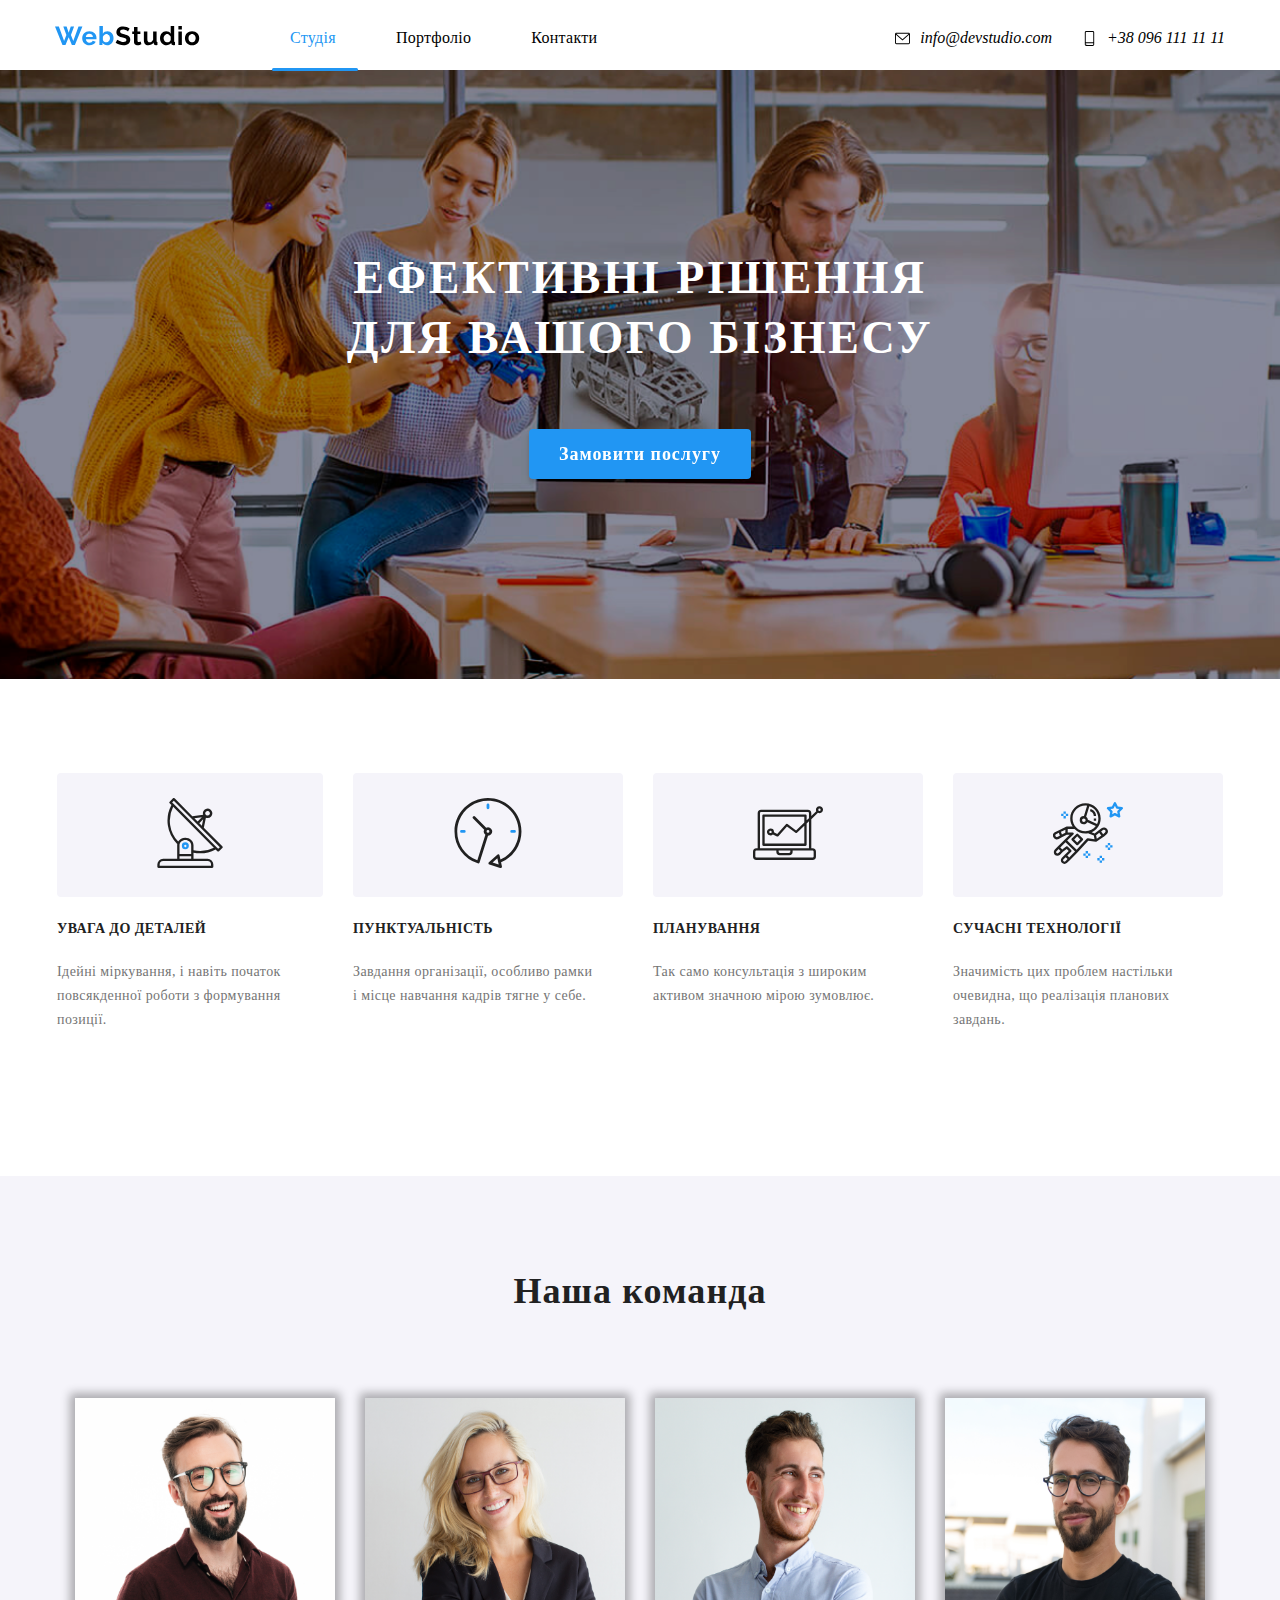
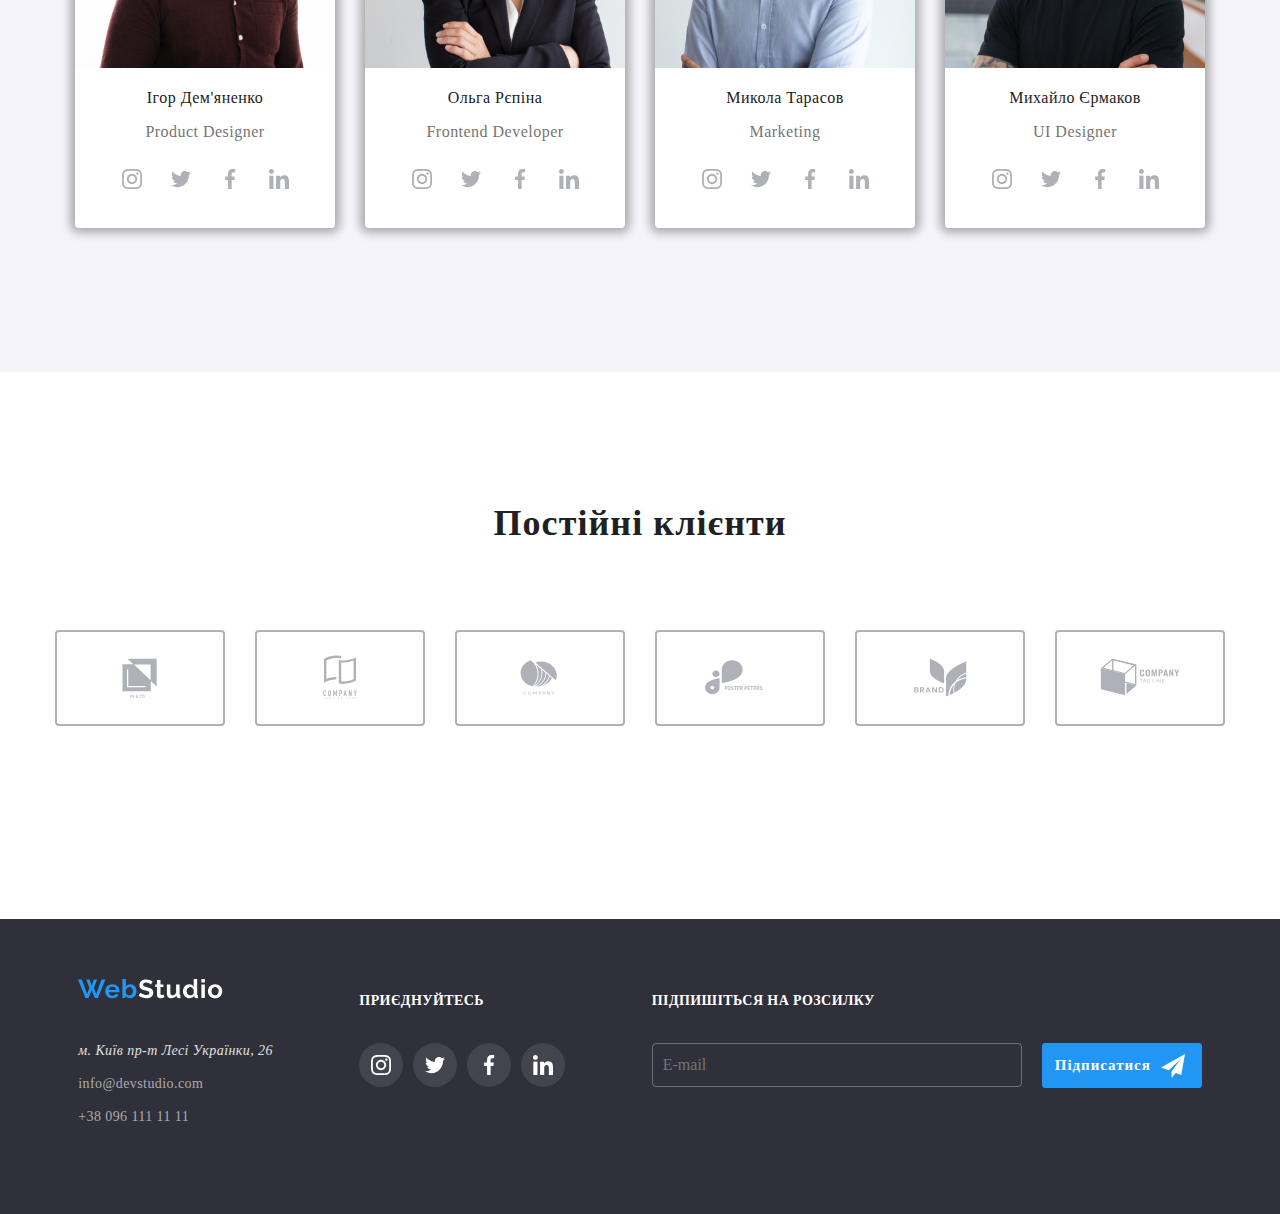
==== index.html @ c8fee800 "project" ====
<!DOCTYPE html>
<html lang="en">
<head>
    <meta charset="UTF-8">
    <meta name="viewport" content="width=device-width, initial-scale=1.0">
    <link rel="stylesheet" href="./src/studio-pages/css/normalize.css">
    <link rel="stylesheet" href="./src/studio-pages/css/reset.css">
    <link rel="stylesheet" href="./src/studio-pages/css/styles.css">
    <title>Document</title>
</head>
<body>
    <header class="header">
        <div class="container header__content">
            <div class="header__content-top">
                <a href="#" class="logo">
                    <svg class="webs" width="145" height="20" viewBox="0 0 145 20" fill="none" xmlns="http://www.w3.org/2000/svg">
                        <path d="M8.294 0.592H11.596L13.676 6.702L15.756 0.592H19.084L15.938 8.99L18.278 14.892L23.504 0.539999H27.404L19.89 19H16.874L13.676 11.252L10.478 19H7.462L0 0.539999H3.848L9.1 14.892L11.388 8.99L8.294 0.592ZM34.3793 19.26C33.2873 19.26 32.2993 19.078 31.4153 18.714C30.5313 18.3327 29.7773 17.8213 29.1533 17.18C28.5293 16.5387 28.044 15.7933 27.6973 14.944C27.368 14.0947 27.2033 13.202 27.2033 12.266C27.2033 11.2953 27.368 10.3853 27.6973 9.536C28.0266 8.66933 28.5033 7.91533 29.1273 7.274C29.7513 6.61533 30.5053 6.09533 31.3893 5.714C32.2906 5.33267 33.296 5.142 34.4053 5.142C35.5146 5.142 36.5026 5.33267 37.3693 5.714C38.2533 6.09533 38.9986 6.60667 39.6053 7.248C40.2293 7.88933 40.6973 8.63467 41.0093 9.484C41.3386 10.3333 41.5033 11.2173 41.5033 12.136C41.5033 12.3613 41.4946 12.578 41.4773 12.786C41.4773 12.994 41.46 13.1673 41.4253 13.306H30.8953C30.9473 13.8433 31.0773 14.32 31.2853 14.736C31.4933 15.152 31.762 15.5073 32.0913 15.802C32.4206 16.0967 32.7933 16.322 33.2093 16.478C33.6253 16.634 34.0586 16.712 34.5093 16.712C35.2026 16.712 35.8526 16.5473 36.4593 16.218C37.0833 15.8713 37.508 15.4207 37.7333 14.866L40.7233 15.698C40.2206 16.738 39.4146 17.596 38.3053 18.272C37.2133 18.9307 35.9046 19.26 34.3793 19.26ZM37.9153 11.044C37.8286 10.0213 37.4473 9.20667 36.7713 8.6C36.1126 7.976 35.3066 7.664 34.3533 7.664C33.8853 7.664 33.4433 7.75067 33.0273 7.924C32.6286 8.08 32.2733 8.30533 31.9613 8.6C31.6493 8.89467 31.3893 9.25 31.1813 9.666C30.9906 10.082 30.878 10.5413 30.8433 11.044H37.9153ZM52.1538 19.26C51.1138 19.26 50.1864 19.026 49.3718 18.558C48.5571 18.09 47.9158 17.4487 47.4478 16.634V19H44.4058V0.0199995H47.8898V7.768C48.3751 6.936 49.0078 6.29467 49.7878 5.844C50.5851 5.376 51.5124 5.142 52.5698 5.142C53.4538 5.142 54.2598 5.33267 54.9878 5.714C55.7158 6.09533 56.3398 6.60667 56.8598 7.248C57.3971 7.88933 57.8044 8.64333 58.0818 9.51C58.3764 10.3767 58.5238 11.2867 58.5238 12.24C58.5238 13.228 58.3591 14.1467 58.0298 14.996C57.7178 15.8453 57.2758 16.5907 56.7038 17.232C56.1318 17.856 55.4558 18.35 54.6758 18.714C53.8958 19.078 53.0551 19.26 52.1538 19.26ZM51.1918 16.296C51.7464 16.296 52.2578 16.192 52.7258 15.984C53.1938 15.7587 53.5924 15.464 53.9218 15.1C54.2511 14.736 54.5024 14.3113 54.6758 13.826C54.8664 13.3407 54.9618 12.8207 54.9618 12.266C54.9618 11.7113 54.8751 11.1827 54.7018 10.68C54.5284 10.1773 54.2771 9.73533 53.9478 9.354C53.6358 8.97267 53.2631 8.66933 52.8298 8.444C52.3964 8.21867 51.9198 8.106 51.3998 8.106C50.6198 8.106 49.9178 8.366 49.2938 8.886C48.6871 9.38867 48.2191 10.0127 47.8898 10.758V14.008C48.0111 14.3547 48.1844 14.6667 48.4098 14.944C48.6524 15.2213 48.9211 15.464 49.2158 15.672C49.5104 15.8627 49.8311 16.0187 50.1778 16.14C50.5244 16.244 50.8624 16.296 51.1918 16.296Z" fill="#2196F3"/>
                        <path d="M73.0003 5.376C72.8789 5.25467 72.6536 5.09 72.3243 4.882C72.0123 4.674 71.6223 4.47467 71.1543 4.284C70.7036 4.076 70.2096 3.90267 69.6723 3.764C69.1349 3.62533 68.5889 3.556 68.0343 3.556C67.0463 3.556 66.3096 3.738 65.8243 4.102C65.3389 4.466 65.0963 4.97733 65.0963 5.636C65.0963 6.01733 65.1829 6.338 65.3563 6.598C65.5469 6.84067 65.8156 7.05733 66.1623 7.248C66.5089 7.43867 66.9423 7.612 67.4623 7.768C67.9996 7.924 68.6149 8.08867 69.3083 8.262C70.2096 8.50467 71.0243 8.76467 71.7523 9.042C72.4976 9.31933 73.1216 9.666 73.6243 10.082C74.1443 10.498 74.5429 11.0007 74.8203 11.59C75.0976 12.162 75.2363 12.8727 75.2363 13.722C75.2363 14.71 75.0456 15.5593 74.6643 16.27C74.3003 16.9633 73.7976 17.5267 73.1563 17.96C72.5323 18.3933 71.8043 18.714 70.9723 18.922C70.1576 19.1127 69.2996 19.208 68.3983 19.208C67.0116 19.208 65.6423 19 64.2903 18.584C62.9383 18.168 61.7249 17.5787 60.6503 16.816L62.2363 13.722C62.3923 13.878 62.6696 14.086 63.0683 14.346C63.4843 14.5887 63.9696 14.84 64.5243 15.1C65.0789 15.3427 65.6943 15.5507 66.3703 15.724C67.0463 15.8973 67.7396 15.984 68.4503 15.984C70.4263 15.984 71.4143 15.3513 71.4143 14.086C71.4143 13.6873 71.3016 13.3493 71.0763 13.072C70.8509 12.7947 70.5303 12.552 70.1143 12.344C69.6983 12.136 69.1956 11.9453 68.6063 11.772C68.0169 11.5987 67.3583 11.408 66.6303 11.2C65.7463 10.9573 64.9749 10.6973 64.3163 10.42C63.6749 10.1253 63.1376 9.78733 62.7043 9.406C62.2709 9.00733 61.9416 8.55667 61.7163 8.054C61.5083 7.534 61.4043 6.91867 61.4043 6.208C61.4043 5.272 61.5776 4.44 61.9243 3.712C62.2709 2.984 62.7476 2.37733 63.3543 1.892C63.9783 1.40667 64.6976 1.04267 65.5123 0.799999C66.3269 0.539999 67.2023 0.409999 68.1383 0.409999C69.4383 0.409999 70.6343 0.617999 71.7263 1.034C72.8183 1.43267 73.7716 1.90933 74.5863 2.464L73.0003 5.376ZM86.4013 18.298C85.9333 18.506 85.3613 18.714 84.6853 18.922C84.0093 19.13 83.2986 19.234 82.5533 19.234C82.0679 19.234 81.6086 19.1733 81.1753 19.052C80.7593 18.9307 80.3866 18.74 80.0573 18.48C79.7453 18.2027 79.4939 17.856 79.3033 17.44C79.1126 17.0067 79.0173 16.4867 79.0173 15.88V8.054H77.2233V5.376H79.0173V0.956H82.5013V5.376H85.3613V8.054H82.5013V14.71C82.5013 15.1953 82.6226 15.542 82.8653 15.75C83.1253 15.9407 83.4373 16.036 83.8013 16.036C84.1653 16.036 84.5206 15.9753 84.8673 15.854C85.2139 15.7327 85.4913 15.6287 85.6993 15.542L86.4013 18.298ZM93.1558 19.26C91.7518 19.26 90.6858 18.8093 89.9578 17.908C89.2298 17.0067 88.8658 15.672 88.8658 13.904V5.376H92.3498V13.15C92.3498 15.2473 93.1038 16.296 94.6118 16.296C95.2878 16.296 95.9378 16.0967 96.5618 15.698C97.2031 15.282 97.7231 14.658 98.1218 13.826V5.376H101.606V14.996C101.606 15.36 101.666 15.62 101.788 15.776C101.926 15.932 102.143 16.0187 102.438 16.036V19C102.091 19.0693 101.796 19.1127 101.554 19.13C101.328 19.1473 101.12 19.156 100.93 19.156C100.306 19.156 99.7944 19.0173 99.3958 18.74C99.0144 18.4453 98.7891 18.0467 98.7198 17.544L98.6418 16.452C98.0351 17.388 97.2551 18.09 96.3018 18.558C95.3484 19.026 94.2998 19.26 93.1558 19.26ZM111.49 19.26C110.554 19.26 109.687 19.078 108.89 18.714C108.093 18.35 107.408 17.8473 106.836 17.206C106.264 16.5647 105.813 15.8193 105.484 14.97C105.172 14.1033 105.016 13.176 105.016 12.188C105.016 11.2 105.163 10.2813 105.458 9.432C105.77 8.58267 106.195 7.83733 106.732 7.196C107.269 6.55467 107.911 6.052 108.656 5.688C109.401 5.324 110.216 5.142 111.1 5.142C112.105 5.142 113.007 5.38467 113.804 5.87C114.619 6.35533 115.251 6.988 115.702 7.768V0.0199995H119.186V14.996C119.186 15.36 119.247 15.62 119.368 15.776C119.489 15.932 119.697 16.0187 119.992 16.036V19C119.385 19.1213 118.891 19.182 118.51 19.182C117.886 19.182 117.375 19.026 116.976 18.714C116.577 18.402 116.352 17.9947 116.3 17.492L116.222 16.634C115.719 17.5007 115.035 18.1593 114.168 18.61C113.319 19.0433 112.426 19.26 111.49 19.26ZM112.4 16.296C112.729 16.296 113.067 16.244 113.414 16.14C113.761 16.0187 114.081 15.854 114.376 15.646C114.671 15.438 114.931 15.1953 115.156 14.918C115.399 14.6407 115.581 14.3373 115.702 14.008V10.758C115.563 10.3767 115.364 10.03 115.104 9.718C114.861 9.38867 114.575 9.11133 114.246 8.886C113.934 8.64333 113.596 8.45267 113.232 8.314C112.885 8.17533 112.539 8.106 112.192 8.106C111.672 8.106 111.187 8.21867 110.736 8.444C110.303 8.66933 109.93 8.98133 109.618 9.38C109.306 9.76133 109.063 10.2033 108.89 10.706C108.717 11.2087 108.63 11.7287 108.63 12.266C108.63 12.838 108.725 13.3667 108.916 13.852C109.107 14.3373 109.367 14.762 109.696 15.126C110.025 15.49 110.415 15.776 110.866 15.984C111.334 16.192 111.845 16.296 112.4 16.296ZM123.386 19V5.376H126.87V19H123.386ZM123.386 3.478V0.0199995H126.87V3.478H123.386ZM137.085 19.26C135.975 19.26 134.979 19.0693 134.095 18.688C133.211 18.3067 132.457 17.7953 131.833 17.154C131.226 16.4953 130.758 15.7413 130.429 14.892C130.099 14.0427 129.935 13.15 129.935 12.214C129.935 11.2607 130.099 10.3593 130.429 9.51C130.758 8.66067 131.226 7.91533 131.833 7.274C132.457 6.61533 133.211 6.09533 134.095 5.714C134.979 5.33267 135.975 5.142 137.085 5.142C138.194 5.142 139.182 5.33267 140.049 5.714C140.933 6.09533 141.678 6.61533 142.285 7.274C142.909 7.91533 143.385 8.66067 143.715 9.51C144.044 10.3593 144.209 11.2607 144.209 12.214C144.209 13.15 144.044 14.0427 143.715 14.892C143.385 15.7413 142.917 16.4953 142.311 17.154C141.704 17.7953 140.959 18.3067 140.075 18.688C139.191 19.0693 138.194 19.26 137.085 19.26ZM133.523 12.214C133.523 12.8207 133.609 13.3753 133.783 13.878C133.973 14.3633 134.225 14.788 134.537 15.152C134.866 15.516 135.247 15.802 135.681 16.01C136.114 16.2007 136.582 16.296 137.085 16.296C137.587 16.296 138.055 16.2007 138.489 16.01C138.922 15.802 139.295 15.516 139.607 15.152C139.936 14.788 140.187 14.3547 140.361 13.852C140.551 13.3493 140.647 12.7947 140.647 12.188C140.647 11.5987 140.551 11.0527 140.361 10.55C140.187 10.0473 139.936 9.614 139.607 9.25C139.295 8.886 138.922 8.60867 138.489 8.418C138.055 8.21 137.587 8.106 137.085 8.106C136.582 8.106 136.114 8.21 135.681 8.418C135.247 8.626 134.866 8.912 134.537 9.276C134.225 9.64 133.973 10.0733 133.783 10.576C133.609 11.0787 133.523 11.6247 133.523 12.214Z" fill="black"/>
                    </svg>
                </a>
                <nav class="navigation">
                    <ul class="navigation__list">
                        <li class="navigation__list-item">
                            <a href="./index.html" class="navigation__list-link active">Студія</a>
                        </li>
                        <li class="navigation__list-item">
                            <a href="./portfolio.html" class="navigation__list-link">Портфоліо</a>
                        </li>
                        <li class="navigation__list-item">
                            <a href="#contacts" class="navigation__list-link">Контакти</a>
                        </li>
                    </ul>
                </nav>
            </div>
            <address class="address">
                <a href="mailto:info@devstudio.com" class="address__link">
                    <svg version="1.1" xmlns="http://www.w3.org/2000/svg" width="15" height="15" viewBox="0 0 1365 1024" fill="inherit">
                        <g id="icomoon-ignore"></g>
                        <path d="M1237.333 0h-1109.333c-70.571 0-128 57.429-128 128v768c0 70.571 57.429 128 128 128h1109.333c70.571 0 128-57.429 128-128v-768c0-70.571-57.429-128-128-128zM1237.333 85.333c5.803 0 11.349 1.195 16.384 3.328l-571.051 494.933-571.051-494.933c4.836-2.091 10.465-3.313 16.378-3.328h1109.339zM1237.333 938.667h-1109.333c-23.564 0-42.667-19.103-42.667-42.667v0-717.227l569.344 493.483c7.448 6.5 17.256 10.464 27.989 10.464s20.541-3.963 28.040-10.507l-0.051 0.043 569.344-493.483v717.227c0 23.564-19.103 42.667-42.667 42.667v0z"></path>
                    </svg>                                
                    info@devstudio.com
                </a>
                <a href="tel:+380961111111" class="address__link">
                    <svg version="1.1" xmlns="http://www.w3.org/2000/svg" width="15" height="15" viewBox="0 0 640 1024" fill="inherit">
                        <g id="icomoon-ignore"></g>
                        <path fill="inherit" d="M544 0h-448c-52.928 0-96 43.072-96 96v832c0 52.928 43.072 96 96 96h448c52.928 0 96-43.072 96-96v-832c0-52.928-43.072-96-96-96zM96 64h448c17.673 0 32 14.327 32 32v0 672h-512v-672c0-17.673 14.327-32 32-32v0zM544 960h-448c-17.673 0-32-14.327-32-32v0-96h512v96c0 17.673-14.327 32-32 32v0z"></path>
                        <path fill="#757575" d="M150.656 879.296c5.767 5.232 9.374 12.755 9.374 21.12s-3.607 15.888-9.35 21.099l-0.024 0.021c-5.952 5.449-13.914 8.787-22.656 8.787s-16.704-3.339-22.681-8.81l0.025 0.023c-5.767-5.232-9.374-12.755-9.374-21.12s3.607-15.888 9.35-21.099l0.024-0.021c5.952-5.449 13.914-8.787 22.656-8.787s16.704 3.339 22.681 8.81l-0.025-0.023z"></path>
                    </svg>
                    +38 096 111 11 11
                </a>
            </address>
        </div>
    </header>
    <main>
        <section class="overlay">
            <div class="container overlay__content">
                <h1 class="overlay__title">
                    Ефективні рішення <br>
                    для вашого бізнесу
                </h1>
                <button class="overlay__button btn-open" data-modal-open>
                    <span data-hover="Замовити послугу">
                        Замовити послугу
                    </span>
                </button>
                <div class="backdrop is-hidden" data-modal>
                    <div class="modal">
                      <span class="modal__btn" data-modal-close>
                        <svg class="modal__btn-svg" width="18" height="18" viewBox="0 0 18 18" xmlns="http://www.w3.org/2000/svg">
                          <path d="M15 4.10786L13.8921 3L9.5 7.39214L5.10786 3L4 4.10786L8.39214 8.5L4 12.8921L5.10786 14L9.5 9.60786L13.8921 14L15 12.8921L10.6079 8.5L15 4.10786Z" fill="inherit"/>
                          </svg>
                      </span>
                      <h3 class="modal__title">
                        Залиште свої дані, ми вам передзвонимо
                      </h3>
                      <form class="search">
                        <div class="search__contact">
                          <div class="search__contact-name">
                            <label class="contact__name" for="name">Ім'я</label>
                            <input type="name" class="contact__name-term" name="name" required>
                          </div>
                          <div class="search__contact-mobile">
                            <label class="contact__name" for="tel">Телефон</label> 
                            <input type="tel" class="contact__mobile-term" name="phone" required>
                          </div>
                          <div class="search__contact-email">
                            <label class="contact__name" for="emeil">Пошта</label>
                            <input type="email" class="contact__email-term" name="emeil" required>
                          </div>
                          <div class="search__contact-comment">
                            <label class="contact__name" for="text">Коментар</label>
                            <textarea name="text" class="contact__comment-term" id="" cols="30" rows="10" placeholder="Введіть текст"></textarea>
                          </div>
                        </div>
                      </form>
                      <div class="contract">
                        <div class="contract__circs">
                            <label class="contract__circs-check">
                                <input type="checkbox">
                                <span class="checkmark"></span>
                            </label>
                            <p class="contract__circs-text">
                                Погоджуюся з розсилкою та приймаю
                            </p>
                            <a href="#" class="contract__circs-link">
                                Умови договору
                            </a>
                        </div>
                        <button type="submit" class="contract__circs-button">Відправити</button>
                      </div>
                    </div>
                </div>
            </div>
        </section>
        <section class="information">
            <div class="container information__content">
                <div class="information__content-attention">
                    <div class="information__attention-photo">
                        <svg class="attention-to-detil" xmlns="http://www.w3.org/2000/svg" width="66" height="70" fill="none">
                            <path fill="#212121" d="m65.316 48.339-18.47-18.605 2.05-10.097a4.655 4.655 0 0 0 1.66.319h.014a4.723 4.723 0 1 0-4.394-3.14l-10.85 1.325L17.628.35a1.166 1.166 0 0 0-.824-.35c-.306.002-.6.124-.817.34L12.68 3.63a1.167 1.167 0 0 0 0 1.65l1.78 1.805a32.686 32.686 0 0 0 5.511 38.638c.094.09.202.161.32.213a6.77 6.77 0 0 0-.114 1.197v13.534h-14A5.84 5.84 0 0 0 .342 66.5v2.333C.342 69.478.865 70 1.51 70h53.667c.644 0 1.166-.522 1.166-1.167V66.5a5.84 5.84 0 0 0-5.833-5.833h-14v-5.998c2.193.46 4.428.694 6.669.7a32.483 32.483 0 0 0 15.4-3.901l1.79 1.8c.216.221.513.347.823.35.306-.002.6-.124.817-.34l3.308-3.29a1.167 1.167 0 0 0 0-1.65ZM48.925 13.635a2.333 2.333 0 1 1 1.645 3.987h-.008a2.333 2.333 0 0 1-1.633-3.987h-.004ZM46.178 21.3l-1.309 6.444-2.571-2.587 3.88-3.857Zm-1.325-1.973-4.2 4.176-3.25-3.267 7.45-.909ZM50.509 63a3.5 3.5 0 0 1 3.5 3.5v1.167H2.676V66.5a3.5 3.5 0 0 1 3.5-3.5h44.333Zm-16.333-4.667v2.334H22.509v-2.334h11.667ZM22.509 56v-8.867c0-2.83 2.617-5.133 5.833-5.133 3.217 0 5.834 2.303 5.834 5.133V56H22.509Zm14-3.71v-5.157c0-4.117-3.663-7.466-8.167-7.466a8.312 8.312 0 0 0-7.177 3.907A30.34 30.34 0 0 1 16.18 8.82l40.692 40.925a30.233 30.233 0 0 1-20.363 2.544Zm24.695-1.496-1.644-1.653L16.792 6.116l-1.65-1.655 1.65-1.645L34.15 20.272c.008 0 .013.015.021.021l28.688 28.856-1.655 1.645Z"/>
                            <path fill="#2196F3" d="M28.353 44.333h-.01a3.5 3.5 0 0 0-.011 7h.01a3.5 3.5 0 1 0 .01-7Zm.816 4.328a1.167 1.167 0 1 1-.827-1.994 1.166 1.166 0 0 1 .817 1.993h.01Z"/>
                        </svg>
                    </div>
                    <h5 class="information__title">
                        УВАГА ДО ДЕТАЛЕЙ
                    </h5>
                    <p class="information__text">
                        Ідейні міркування, і навіть початок <br> 
                        повсякденної роботи з формування <br> 
                        позиції.
                    </p>
                </div>
                <div class="information__content-punctuality">
                    <div class="information__clock-photo">
                        <svg class="clock" xmlns="http://www.w3.org/2000/svg" width="70" height="70" fill="none">
                            <g clip-path="url(#a)">
                                <path fill="#212121" d="M68.461 33.471C68.458 14.982 53.466-.004 34.975 0 16.485.004 1.5 14.996 1.504 33.486A33.479 33.479 0 0 0 24.799 65.37c.133.042.27.063.41.063.263 0 .521-.071.748-.205.296-.175.516-.453.62-.78l8.454-26.797a4.184 4.184 0 1 0-1.837-7.95L22.025 18.53a1.395 1.395 0 0 0-1.972 1.973l11.163 11.176a4.104 4.104 0 0 0 1.173 5.051l-8.055 25.535C8.414 56.4.262 38.74 6.126 22.82 11.991 6.9 29.65-1.252 45.571 4.613c15.92 5.864 24.072 23.524 18.207 39.444A30.72 30.72 0 0 1 47.455 61.5l-.87-4.1a1.394 1.394 0 0 0-2.294-.752l-8.393 7.494a1.394 1.394 0 0 0 .505 2.372l10.716 3.42a1.394 1.394 0 0 0 1.791-1.619l-.855-4.022a33.37 33.37 0 0 0 20.406-30.82Zm-33.478-1.394a1.395 1.395 0 1 1 0 2.79 1.395 1.395 0 0 1 0-2.79Zm4.594 32.515 4.778-4.262 1.319 6.213-6.097-1.951Z"/>
                                <path fill="#2196F3" d="M33.588 6.967v2.79a1.395 1.395 0 1 0 2.79 0v-2.79a1.395 1.395 0 0 0-2.79 0ZM8.479 32.077a1.395 1.395 0 0 0 0 2.79h2.79a1.395 1.395 0 1 0 0-2.79h-2.79ZM61.486 34.867a1.395 1.395 0 1 0 0-2.79h-2.79a1.395 1.395 0 0 0 0 2.79h2.79Z"/>
                            </g>
                            <defs>
                                <clipPath id="a">
                                    <path fill="#fff" d="M0 0h70v70H0z"/>
                                </clipPath>
                            </defs>
                        </svg>
                    </div>
                    <h5 class="information__title">
                        ПУНКТУАЛЬНІСТЬ
                    </h5>
                    <p class="information__text">
                        Завдання організації, особливо рамки <br> 
                        і місце навчання кадрів тягне у себе.
                    </p>
                </div>
                <div class="information__content-planninig">
                    <div class="information__planning-photo">
                        <svg class="planning" xmlns="http://www.w3.org/2000/svg" width="70" height="54" fill="none">
                            <path fill="#212121" d="M3.498 53.886h55.97a3.498 3.498 0 0 0 3.499-3.498v-4.664a3.498 3.498 0 0 0-3.498-3.498h-1.166v-29.08l6.623-6.274a3.518 3.518 0 1 0-1.633-1.668l-4.99 4.73v-2.69a3.498 3.498 0 0 0-3.498-3.498H8.162a3.498 3.498 0 0 0-3.498 3.498v34.982H3.498A3.498 3.498 0 0 0 0 45.724v4.664a3.498 3.498 0 0 0 3.498 3.498ZM66.465 2.58a1.166 1.166 0 1 1 0 2.332 1.166 1.166 0 0 1 0-2.332ZM6.996 7.244c0-.644.522-1.166 1.166-1.166h46.643c.644 0 1.166.522 1.166 1.166v4.897l-2.332 2.216v-4.78c0-.645-.523-1.167-1.167-1.167H10.495c-.644 0-1.167.522-1.167 1.166v29.152c0 .644.523 1.166 1.167 1.166h41.977c.645 0 1.167-.522 1.167-1.166V17.565l2.332-2.21v26.87H6.996V7.246Zm10.495 15.159a3.498 3.498 0 1 0 2.422 6.012l4.053 2.034c.471.235 1.042.125 1.392-.269l8.616-9.693 8.47 6.347c.455.34 1.089.304 1.501-.086l7.361-6.973v17.787H11.661v-26.82h39.645v5.82l-8.25 7.813-8.54-6.403a1.167 1.167 0 0 0-1.572.157l-8.734 9.828-3.265-1.633c.023-.14.038-.281.044-.423a3.498 3.498 0 0 0-3.498-3.498Zm1.166 3.498a1.166 1.166 0 1 1-2.332 0 1.166 1.166 0 0 1 2.332 0Zm6.996 18.657h11.66v1.166c0 .644-.521 1.166-1.165 1.166h-9.329a1.166 1.166 0 0 1-1.166-1.166v-1.166Zm-23.32 1.166c0-.644.521-1.166 1.165-1.166h19.823v1.166a3.498 3.498 0 0 0 3.498 3.498h9.329a3.498 3.498 0 0 0 3.498-3.498v-1.166h19.823c.644 0 1.166.522 1.166 1.166v4.664c0 .644-.522 1.166-1.166 1.166H3.499a1.166 1.166 0 0 1-1.167-1.166v-4.664Z"/>
                        </svg>
                    </div>
                    <h5 class="information__title">
                        ПЛАНУВАННЯ
                    </h5>
                    <p class="information__text">
                        Так само консультація з широким <br> 
                        активом значною мірою зумовлює.
                    </p>
                </div>
                <div class="information__content-technology">
                    <div class="information__astronaut-photo">
                        <svg class="astronaut" xmlns="http://www.w3.org/2000/svg" width="70" height="70" fill="none">
                            <path fill="#2196F3" d="M69.943 9.896a1.168 1.168 0 0 0-.941-.793l-4.18-.608-1.87-3.787c-.391-.798-1.7-.798-2.091 0l-1.87 3.787-4.18.608a1.167 1.167 0 0 0-.648 1.99l3.026 2.948-.714 4.162c-.075.438.105.88.463 1.142.363.263.837.296 1.23.088l3.738-1.966 3.738 1.966a1.168 1.168 0 0 0 1.693-1.23l-.714-4.162 3.025-2.949a1.17 1.17 0 0 0 .295-1.196ZM64.556 12.8c-.275.267-.4.655-.335 1.033l.417 2.437-2.188-1.15a1.165 1.165 0 0 0-1.088 0l-2.188 1.15.417-2.437a1.168 1.168 0 0 0-.334-1.033l-1.773-1.727 2.448-.355c.38-.055.708-.294.879-.639l1.094-2.216 1.094 2.216c.17.345.498.584.879.639l2.448.355-1.77 1.727ZM57.167 44.892h-2.333v2.334h2.333v-2.334ZM57.167 49.56h-2.333v2.332h2.333V49.56ZM59.5 47.226h-2.333v2.333H59.5v-2.333ZM54.834 47.226H52.5v2.333h2.334v-2.333ZM49 57.726h-2.333v2.333H49v-2.333ZM49 62.393h-2.333v2.333H49v-2.333ZM51.334 60.06H49v2.333h2.334v-2.334ZM46.667 60.06h-2.334v2.333h2.334v-2.334ZM35 53.06h-2.333v2.333H35v-2.334ZM35 57.726h-2.333v2.333H35v-2.333ZM37.333 55.392H35v2.334h2.333v-2.334ZM32.667 55.392h-2.334v2.334h2.334v-2.334ZM12.833 13.392H10.5v2.333h2.333v-2.333ZM12.833 18.059H10.5v2.333h2.333V18.06ZM15.166 15.725h-2.333v2.334h2.333v-2.334ZM10.5 15.725H8.166v2.334H10.5v-2.334Z"/>
                            <path fill="#212121" d="M54.063 30.974a3.88 3.88 0 0 0-2.599-1.541 3.886 3.886 0 0 0-2.93.77L45.794 32.3l-.001.002-4.151 3.1-2.97-1.184c5.296-2.376 8.998-7.674 8.998-13.825 0-8.363-6.83-15.167-15.227-15.167s-15.228 6.804-15.228 15.167c0 3.031.907 5.85 2.45 8.222l-6.046-.053h-.01c-.019 0-.034.01-.051.01a1.14 1.14 0 0 0-.34.069c-.028.01-.057.016-.084.029-.014.006-.028.007-.042.014l-7.072 3.491c-.001 0-.003 0-.003.002l-4.141 1.991a.905.905 0 0 0-.138.077A3.895 3.895 0 0 0 .43 39.268a3.884 3.884 0 0 0 2.31 1.944 3.891 3.891 0 0 0 3.016-.281l3.036-1.614 4.952-2.558 2.968-.017L4.808 48.588c0 .002-.002.002-.003.003l-2.928 2.916a3.607 3.607 0 0 0-1.073 2.577 3.647 3.647 0 0 0 3.652 3.64c.936 0 1.869-.355 2.582-1.062l2.875-2.863 3.808-2.843 1.97 1.962-3.853 3.837-.004.002-2.928 2.917a3.607 3.607 0 0 0-1.073 2.576c0 .973.38 1.889 1.073 2.579a3.65 3.65 0 0 0 2.58 1.061c.935 0 1.87-.354 2.582-1.061l2.93-2.917 4.686-4.667.002-.003 2.21-2.188-.01-.008c.015-.014.035-.019.049-.034l11.3-12.377 7.593 1.08c.055.008.11.012.165.012.14 0 .277-.034.41-.084.038-.014.071-.033.108-.051.042-.021.086-.033.126-.06l7.029-4.666c.026-.018.04-.046.064-.065.028-.022.063-.031.089-.056l2.78-2.605a3.892 3.892 0 0 0 .465-5.166ZM4.66 38.872a1.56 1.56 0 0 1-1.221.113 1.565 1.565 0 0 1-.465-2.755l2.874-1.383.692 2.022.29.85-2.17 1.153Zm7.65-3.998-3.387 1.75-.558-1.633-.402-1.174 4.434-2.189-.087 3.246Zm33.03-14.482c0 2.009-.48 3.904-1.31 5.599l-9.147-4.155a4.07 4.07 0 0 0-1.724-3.035l3.203-10.633c5.2 1.655 8.978 6.507 8.978 12.224Zm-25.788 0c0-7.076 5.784-12.834 12.894-12.834.553 0 1.094.047 1.63.115L30.943 18.07c-.042 0-.081-.013-.125-.013a4.094 4.094 0 0 0-4.096 4.084 4.095 4.095 0 0 0 4.096 4.083c1.52 0 2.832-.838 3.54-2.066l8.45 3.838c-2.352 3.165-6.114 5.228-10.362 5.228-7.11 0-12.894-5.757-12.894-12.833Zm13.03 1.75c0 .965-.792 1.75-1.764 1.75a1.759 1.759 0 0 1-1.762-1.75c0-.965.79-1.75 1.762-1.75s1.763.785 1.763 1.75ZM5.391 55.007a1.33 1.33 0 0 1-1.87.002 1.3 1.3 0 0 1 0-1.847l2.105-2.097L7.49 52.92l-2.097 2.088Zm7.03 8.167a1.33 1.33 0 0 1-1.87.002 1.299 1.299 0 0 1 0-1.847l2.106-2.098.88.876.983.978-2.099 2.09Zm7.616-7.588-.003.003-3.86 3.85-.882-.877-.982-.977 3.857-3.84v-.001l.004-.002c.087-.088.142-.193.196-.297.015-.03.044-.056.057-.087.036-.09.042-.187.056-.281.007-.054.03-.104.03-.16 0-.077-.028-.153-.044-.23-.014-.07-.014-.141-.041-.209a1.166 1.166 0 0 0-.2-.301c-.022-.026-.03-.058-.054-.083h-.002s0-.003-.002-.005l-3.515-3.5c-.037-.037-.085-.052-.127-.084a1.122 1.122 0 0 0-.19-.126 1.091 1.091 0 0 0-.204-.07 1.134 1.134 0 0 0-.226-.044 1.142 1.142 0 0 0-.209.01c-.078.01-.151.02-.227.045-.074.023-.139.06-.206.098-.044.024-.093.033-.133.063l-3.88 2.896-1.97-1.963 5.248-5.22 9.538 9.382-2.029 2.01Zm14.917-15.349c-.034-.005-.066.008-.1.006a1.148 1.148 0 0 0-.252.015 1.081 1.081 0 0 0-.404.15c-.065.04-.124.081-.181.134-.028.024-.062.036-.088.064L23.653 51.862l-9.468-9.311 6.197-6.165a1.168 1.168 0 0 0-.83-1.993l-4.854.028.061-3.516 6.79.058a15.2 15.2 0 0 0 10.897 4.596c.957 0 1.89-.1 2.799-.268.087.07.174.14.283.185l5.272 2.1.333 1.659.39 1.937-6.569-.935Zm8.84.39-.685-3.408 3.164-2.363.828 1.1 1.242 1.649-4.55 3.022Zm8.21-6.193-1.832 1.717-2.037-2.704 1.818-1.394c.34-.261.768-.368 1.188-.313.422.06.796.28 1.05.622a1.562 1.562 0 0 1-.187 2.072Z"/>
                            <path fill="#212121" d="m29.755 40.565-4.688-4.667a1.166 1.166 0 0 0-1.646 0l-4.687 4.667a1.172 1.172 0 0 0 0 1.654l4.686 4.667a1.166 1.166 0 0 0 1.647 0l4.688-4.667a1.167 1.167 0 0 0 0-1.654Zm-5.51 3.848-3.034-3.02 3.033-3.021 3.035 3.02-3.035 3.02ZM37.547 11.092l-.564 2.266c.156.039 3.801.988 3.801 4.7h2.334c0-4.412-3.644-6.486-5.571-6.966ZM43.118 20.392h-2.334v2.333h2.334v-2.333Z"/>
                        </svg>
                    </div>
                    <h5 class="information__title">
                        СУЧАСНІ ТЕХНОЛОГІЇ
                    </h5>
                    <p class="information__text">
                        Значимість цих проблем настільки <br> 
                        очевидна, що реалізація планових <br> 
                        завдань.
                    </p>
                </div>
            </div>
        </section>
        <section class="occupation">
            <div class="container occupation__content">
                <h2 class="occupation__title">
                    Чим ми займаємося
                </h2>
                <div class="group">
                    <div class="group__content">
                        <img src="./src/studio-pages/image/chapter-three/box 1.png" alt="ups" class="group__photo" width="280" height="260">
                        <p class="group__text-one">
                            ДЕКСТОПНІ ДОДАТКИ
                        </p>
                    </div>
                    <div class="group__content-two">
                        <img src="./src/studio-pages/image/chapter-three/2.png" alt="ups" class="group__photo" width="280" height="260">
                        <p class="group__text-two">
                            МОБІЛЬНІ ДОДАТКИ
                        </p>
                    </div>
                    <div class="group__content-three">
                        <img src="./src/studio-pages/image/chapter-three/3.png" alt="ups" class="group__photo" width="280" height="260">
                        <p class="group__text-three">
                            ДИЗАЙНЕРСЬКІ РІШЕННЯ
                        </p>
                    </div>
                </div>
            </div>
        </section>
        <section class="team">
            <div class="container team__content">
                <h3 class="team__title">
                    Наша команда
                </h3>
                <div class="web">
                    <div class="card">
                        <img class="card__photo" src="./src/studio-pages/image/chapter-four/Igor.png" alt="ups">
                        <p class="card__igor">Ігор Дем'яненко</p>
                        <p class="card__product">Product Designer</p>
                        <div class="card__social-networks">
                            <div class="card__social">
                                <a href="https://www.instagram.com" class="card__social-link">
                                    <svg class="card__social-svg" width="44" height="44" viewBox="0 0 44 44" xmlns="http://www.w3.org/2000/svg" fill="#AFB1B8">
                                        <g clip-path="url(#clip0_11_3173)">
                                        <path d="M31.9804 17.8801C31.9336 16.8174 31.7617 16.0868 31.5156 15.4537C31.2616 14.7818 30.8709 14.1801 30.359 13.68C29.8589 13.1721 29.2533 12.7774 28.5891 12.5274C27.9524 12.2813 27.2256 12.1094 26.163 12.0626C25.0924 12.0118 24.7525 12 22.0371 12C19.3217 12 18.9818 12.0118 17.9152 12.0586C16.8525 12.1055 16.1219 12.2775 15.489 12.5235C14.8169 12.7774 14.2153 13.1681 13.7152 13.68C13.2073 14.1801 12.8127 14.7857 12.5626 15.4499C12.3164 16.0868 12.1446 16.8134 12.0977 17.8761C12.0469 18.9467 12.0352 19.2866 12.0352 22.002C12.0352 24.7173 12.0469 25.0572 12.0938 26.1239C12.1406 27.1865 12.3126 27.9171 12.5588 28.5502C12.8127 29.2221 13.2073 29.8238 13.7152 30.3239C14.2153 30.8318 14.8209 31.2265 15.4851 31.4765C16.1219 31.7226 16.8486 31.8945 17.9114 31.9413C18.9779 31.9883 19.3179 31.9999 22.0333 31.9999C24.7487 31.9999 25.0885 31.9883 26.1552 31.9413C27.2179 31.8945 27.9484 31.7226 28.5813 31.4765C29.9254 30.9568 30.9881 29.8941 31.5078 28.5502C31.7538 27.9133 31.9258 27.1865 31.9727 26.1239C32.0195 25.0572 32.0313 24.7173 32.0313 22.002C32.0313 19.2866 32.0273 18.9467 31.9804 17.8801ZM30.1794 26.0457C30.1364 27.0225 29.9723 27.5499 29.8356 27.9015C29.4995 28.7728 28.808 29.4643 27.9367 29.8004C27.5851 29.9372 27.0538 30.1012 26.0809 30.1441C25.026 30.1911 24.7096 30.2027 22.0411 30.2027C19.3726 30.2027 19.0522 30.1911 18.0011 30.1441C17.0244 30.1012 16.4969 29.9372 16.1453 29.8004C15.7117 29.6402 15.317 29.3862 14.9967 29.0541C14.6646 28.7298 14.4106 28.3391 14.2504 27.9055C14.1137 27.5539 13.9496 27.0225 13.9067 26.0497C13.8597 24.9948 13.8481 24.6783 13.8481 22.0097C13.8481 19.3412 13.8597 19.0209 13.9067 17.9699C13.9496 16.9932 14.1137 16.4657 14.2504 16.1141C14.4106 15.6804 14.6646 15.2859 15.0007 14.9654C15.3248 14.6333 15.7155 14.3793 16.1493 14.2192C16.5009 14.0825 17.0323 13.9184 18.0051 13.8754C19.06 13.8285 19.3765 13.8168 22.0449 13.8168C24.7174 13.8168 25.0337 13.8285 26.0848 13.8754C27.0616 13.9184 27.589 14.0825 27.9407 14.2192C28.3742 14.3793 28.7689 14.6333 29.0893 14.9654C29.4213 15.2897 29.6753 15.6804 29.8356 16.1141C29.9723 16.4657 30.1364 16.997 30.1794 17.9699C30.2263 19.0248 30.238 19.3412 30.238 22.0097C30.238 24.6783 30.2263 24.9908 30.1794 26.0457Z" fill="inherit"/>
                                        <path d="M22.0371 16.8642C19.2007 16.8642 16.8994 19.1654 16.8994 22.0019C16.8994 24.8385 19.2007 27.1396 22.0371 27.1396C24.8737 27.1396 27.1749 24.8385 27.1749 22.0019C27.1749 19.1654 24.8737 16.8642 22.0371 16.8642ZM22.0371 25.3346C20.197 25.3346 18.7044 23.8422 18.7044 22.0019C18.7044 20.1617 20.197 18.6692 22.0371 18.6692C23.8774 18.6692 25.3698 20.1617 25.3698 22.0019C25.3698 23.8422 23.8774 25.3346 22.0371 25.3346Z" fill="inherit"/>
                                        <path d="M28.5775 16.6611C28.5775 17.3235 28.0404 17.8605 27.3779 17.8605C26.7155 17.8605 26.1785 17.3235 26.1785 16.6611C26.1785 15.9986 26.7155 15.4617 27.3779 15.4617C28.0404 15.4617 28.5775 15.9986 28.5775 16.6611Z" fill="inherit"/>
                                        </g>
                                        </svg>
                                </a>
                            </div>
                            <div class="card__social">
                                <a href="https://twitter.com/?lang=ru" class="card__social-link">
                                    <svg class="card__social-svg" width="44" height="44" viewBox="0 0 44 44" fill="#AFB1B8" xmlns="http://www.w3.org/2000/svg">
                                        <g clip-path="url(#clip0_11_3167)">
                                        <path d="M32 15.7988C31.2563 16.125 30.4637 16.3412 29.6375 16.4462C30.4875 15.9388 31.1363 15.1412 31.4412 14.18C30.6488 14.6525 29.7738 14.9863 28.8412 15.1725C28.0887 14.3713 27.0162 13.875 25.8462 13.875C23.5763 13.875 21.7487 15.7175 21.7487 17.9763C21.7487 18.3012 21.7762 18.6137 21.8438 18.9112C18.435 18.745 15.4188 17.1113 13.3925 14.6225C13.0387 15.2363 12.8313 15.9388 12.8313 16.695C12.8313 18.115 13.5625 19.3737 14.6525 20.1025C13.9937 20.09 13.3475 19.8988 12.8 19.5975C12.8 19.61 12.8 19.6262 12.8 19.6425C12.8 21.635 14.2212 23.29 16.085 23.6712C15.7512 23.7625 15.3875 23.8062 15.01 23.8062C14.7475 23.8062 14.4825 23.7913 14.2337 23.7362C14.765 25.36 16.2725 26.5538 18.065 26.5925C16.67 27.6838 14.8988 28.3412 12.9813 28.3412C12.645 28.3412 12.3225 28.3263 12 28.285C13.8162 29.4563 15.9688 30.125 18.29 30.125C25.835 30.125 29.96 23.875 29.96 18.4575C29.96 18.2762 29.9538 18.1013 29.945 17.9275C30.7588 17.35 31.4425 16.6288 32 15.7988Z" fill="inherit"/>
                                        </g>
                                        </svg>
                                </a>
                            </div>
                            <div class="card__social">
                                <a href="https://uk-ua.facebook.com" class="card__social-link">
                                    <svg class="card__social-svg" width="44" height="44" viewBox="0 0 44 44" fill="#AFB1B8" xmlns="http://www.w3.org/2000/svg">
                                        <g clip-path="url(#clip0_11_3163)">
                                        <path d="M25.3309 15.3208H27.1567V12.1408C26.8417 12.0975 25.7584 12 24.4967 12C21.8642 12 20.0609 13.6558 20.0609 16.6992V19.5H17.1559V23.055H20.0609V32H23.6226V23.0558H26.4101L26.8526 19.5008H23.6217V17.0517C23.6226 16.0242 23.8992 15.3208 25.3309 15.3208Z" fill="inherit"/>
                                        </g>
                                        </svg>
                                </a>
                            </div>
                            <div class="card__social">
                                <a href="https://ua.linkedin.com" class="card__social-link">
                                    <svg class="card__social-svg" width="44" height="44" viewBox="0 0 44 44" fill="#AFB1B8" xmlns="http://www.w3.org/2000/svg">
                                        <g clip-path="url(#clip0_11_3157)">
                                        <path d="M31.995 32V31.9992H32V24.6642C32 21.0759 31.2275 18.3117 27.0325 18.3117C25.0158 18.3117 23.6625 19.4184 23.11 20.4675H23.0517V18.6467H19.0742V31.9992H23.2158V25.3875C23.2158 23.6467 23.5458 21.9634 25.7017 21.9634C27.8258 21.9634 27.8575 23.95 27.8575 25.4992V32H31.995Z" fill="inherit"/>
                                        <path d="M12.33 18.6475H16.4767V32H12.33V18.6475Z" fill="inherit"/>
                                        <path d="M14.4017 12C13.0758 12 12 13.0758 12 14.4017C12 15.7275 13.0758 16.8258 14.4017 16.8258C15.7275 16.8258 16.8033 15.7275 16.8033 14.4017C16.8025 13.0758 15.7267 12 14.4017 12V12Z" fill="inherit"/>
                                        </g>
                                        </svg>
                                </a> 
                            </div>
                        </div>
                    </div>
                    <div class="card">
                        <img class="card__photo" src="./src/studio-pages/image/chapter-four/olga.png" alt="ups">
                        <p class="card__olga">Ольга Рєпіна</p>
                        <p class="card__frontend">Frontend Developer</p>
                        <div class="card__social-networks">
                            <div class="card__social">
                                <a href="https://www.instagram.com" class="card__social-link">
                                    <svg class="card__social-svg" width="44" height="44" viewBox="0 0 44 44" xmlns="http://www.w3.org/2000/svg" fill="#AFB1B8">
                                        <g clip-path="url(#clip0_11_3173)">
                                        <path d="M31.9804 17.8801C31.9336 16.8174 31.7617 16.0868 31.5156 15.4537C31.2616 14.7818 30.8709 14.1801 30.359 13.68C29.8589 13.1721 29.2533 12.7774 28.5891 12.5274C27.9524 12.2813 27.2256 12.1094 26.163 12.0626C25.0924 12.0118 24.7525 12 22.0371 12C19.3217 12 18.9818 12.0118 17.9152 12.0586C16.8525 12.1055 16.1219 12.2775 15.489 12.5235C14.8169 12.7774 14.2153 13.1681 13.7152 13.68C13.2073 14.1801 12.8127 14.7857 12.5626 15.4499C12.3164 16.0868 12.1446 16.8134 12.0977 17.8761C12.0469 18.9467 12.0352 19.2866 12.0352 22.002C12.0352 24.7173 12.0469 25.0572 12.0938 26.1239C12.1406 27.1865 12.3126 27.9171 12.5588 28.5502C12.8127 29.2221 13.2073 29.8238 13.7152 30.3239C14.2153 30.8318 14.8209 31.2265 15.4851 31.4765C16.1219 31.7226 16.8486 31.8945 17.9114 31.9413C18.9779 31.9883 19.3179 31.9999 22.0333 31.9999C24.7487 31.9999 25.0885 31.9883 26.1552 31.9413C27.2179 31.8945 27.9484 31.7226 28.5813 31.4765C29.9254 30.9568 30.9881 29.8941 31.5078 28.5502C31.7538 27.9133 31.9258 27.1865 31.9727 26.1239C32.0195 25.0572 32.0313 24.7173 32.0313 22.002C32.0313 19.2866 32.0273 18.9467 31.9804 17.8801ZM30.1794 26.0457C30.1364 27.0225 29.9723 27.5499 29.8356 27.9015C29.4995 28.7728 28.808 29.4643 27.9367 29.8004C27.5851 29.9372 27.0538 30.1012 26.0809 30.1441C25.026 30.1911 24.7096 30.2027 22.0411 30.2027C19.3726 30.2027 19.0522 30.1911 18.0011 30.1441C17.0244 30.1012 16.4969 29.9372 16.1453 29.8004C15.7117 29.6402 15.317 29.3862 14.9967 29.0541C14.6646 28.7298 14.4106 28.3391 14.2504 27.9055C14.1137 27.5539 13.9496 27.0225 13.9067 26.0497C13.8597 24.9948 13.8481 24.6783 13.8481 22.0097C13.8481 19.3412 13.8597 19.0209 13.9067 17.9699C13.9496 16.9932 14.1137 16.4657 14.2504 16.1141C14.4106 15.6804 14.6646 15.2859 15.0007 14.9654C15.3248 14.6333 15.7155 14.3793 16.1493 14.2192C16.5009 14.0825 17.0323 13.9184 18.0051 13.8754C19.06 13.8285 19.3765 13.8168 22.0449 13.8168C24.7174 13.8168 25.0337 13.8285 26.0848 13.8754C27.0616 13.9184 27.589 14.0825 27.9407 14.2192C28.3742 14.3793 28.7689 14.6333 29.0893 14.9654C29.4213 15.2897 29.6753 15.6804 29.8356 16.1141C29.9723 16.4657 30.1364 16.997 30.1794 17.9699C30.2263 19.0248 30.238 19.3412 30.238 22.0097C30.238 24.6783 30.2263 24.9908 30.1794 26.0457Z" fill="inherit"/>
                                        <path d="M22.0371 16.8642C19.2007 16.8642 16.8994 19.1654 16.8994 22.0019C16.8994 24.8385 19.2007 27.1396 22.0371 27.1396C24.8737 27.1396 27.1749 24.8385 27.1749 22.0019C27.1749 19.1654 24.8737 16.8642 22.0371 16.8642ZM22.0371 25.3346C20.197 25.3346 18.7044 23.8422 18.7044 22.0019C18.7044 20.1617 20.197 18.6692 22.0371 18.6692C23.8774 18.6692 25.3698 20.1617 25.3698 22.0019C25.3698 23.8422 23.8774 25.3346 22.0371 25.3346Z" fill="inherit"/>
                                        <path d="M28.5775 16.6611C28.5775 17.3235 28.0404 17.8605 27.3779 17.8605C26.7155 17.8605 26.1785 17.3235 26.1785 16.6611C26.1785 15.9986 26.7155 15.4617 27.3779 15.4617C28.0404 15.4617 28.5775 15.9986 28.5775 16.6611Z" fill="inherit"/>
                                        </g>
                                        </svg>
                                </a>
                            </div>
                            <div class="card__social">
                                <a href="https://twitter.com/?lang=ru" class="card__social-link">
                                    <svg class="card__social-svg" width="44" height="44" viewBox="0 0 44 44" fill="#AFB1B8" xmlns="http://www.w3.org/2000/svg">
                                        <g clip-path="url(#clip0_11_3167)">
                                        <path d="M32 15.7988C31.2563 16.125 30.4637 16.3412 29.6375 16.4462C30.4875 15.9388 31.1363 15.1412 31.4412 14.18C30.6488 14.6525 29.7738 14.9863 28.8412 15.1725C28.0887 14.3713 27.0162 13.875 25.8462 13.875C23.5763 13.875 21.7487 15.7175 21.7487 17.9763C21.7487 18.3012 21.7762 18.6137 21.8438 18.9112C18.435 18.745 15.4188 17.1113 13.3925 14.6225C13.0387 15.2363 12.8313 15.9388 12.8313 16.695C12.8313 18.115 13.5625 19.3737 14.6525 20.1025C13.9937 20.09 13.3475 19.8988 12.8 19.5975C12.8 19.61 12.8 19.6262 12.8 19.6425C12.8 21.635 14.2212 23.29 16.085 23.6712C15.7512 23.7625 15.3875 23.8062 15.01 23.8062C14.7475 23.8062 14.4825 23.7913 14.2337 23.7362C14.765 25.36 16.2725 26.5538 18.065 26.5925C16.67 27.6838 14.8988 28.3412 12.9813 28.3412C12.645 28.3412 12.3225 28.3263 12 28.285C13.8162 29.4563 15.9688 30.125 18.29 30.125C25.835 30.125 29.96 23.875 29.96 18.4575C29.96 18.2762 29.9538 18.1013 29.945 17.9275C30.7588 17.35 31.4425 16.6288 32 15.7988Z" fill="inherit"/>
                                        </g>
                                        </svg>
                                </a>
                            </div>
                            <div class="card__social">
                                <a href="https://uk-ua.facebook.com" class="card__social-link">
                                    <svg class="card__social-svg" width="44" height="44" viewBox="0 0 44 44" fill="#AFB1B8" xmlns="http://www.w3.org/2000/svg">
                                        <g clip-path="url(#clip0_11_3163)">
                                        <path d="M25.3309 15.3208H27.1567V12.1408C26.8417 12.0975 25.7584 12 24.4967 12C21.8642 12 20.0609 13.6558 20.0609 16.6992V19.5H17.1559V23.055H20.0609V32H23.6226V23.0558H26.4101L26.8526 19.5008H23.6217V17.0517C23.6226 16.0242 23.8992 15.3208 25.3309 15.3208Z" fill="inherit"/>
                                        </g>
                                        </svg>
                                </a>
                            </div>
                            <div class="card__social">
                                <a href="https://ua.linkedin.com" class="card__social-link">
                                    <svg class="card__social-svg" width="44" height="44" viewBox="0 0 44 44" fill="#AFB1B8" xmlns="http://www.w3.org/2000/svg">
                                        <g clip-path="url(#clip0_11_3157)">
                                        <path d="M31.995 32V31.9992H32V24.6642C32 21.0759 31.2275 18.3117 27.0325 18.3117C25.0158 18.3117 23.6625 19.4184 23.11 20.4675H23.0517V18.6467H19.0742V31.9992H23.2158V25.3875C23.2158 23.6467 23.5458 21.9634 25.7017 21.9634C27.8258 21.9634 27.8575 23.95 27.8575 25.4992V32H31.995Z" fill="inherit"/>
                                        <path d="M12.33 18.6475H16.4767V32H12.33V18.6475Z" fill="inherit"/>
                                        <path d="M14.4017 12C13.0758 12 12 13.0758 12 14.4017C12 15.7275 13.0758 16.8258 14.4017 16.8258C15.7275 16.8258 16.8033 15.7275 16.8033 14.4017C16.8025 13.0758 15.7267 12 14.4017 12V12Z" fill="inherit"/>
                                        </g>
                                        </svg>
                                </a> 
                            </div>
                        </div>
                    </div>
                    <div class="card">
                        <img class="card__photo" src="./src/studio-pages/image/chapter-four/mt.png" alt="ups">
                        <p class="card__mt">Микола Тарасов</p>
                        <p class="card__marketing">Marketing</p>
                        <div class="card__social-networks">
                            <div class="card__social">
                                <a href="https://www.instagram.com" class="card__social-link">
                                    <svg class="card__social-svg" width="44" height="44" viewBox="0 0 44 44" xmlns="http://www.w3.org/2000/svg" fill="#AFB1B8">
                                        <g clip-path="url(#clip0_11_3173)">
                                        <path d="M31.9804 17.8801C31.9336 16.8174 31.7617 16.0868 31.5156 15.4537C31.2616 14.7818 30.8709 14.1801 30.359 13.68C29.8589 13.1721 29.2533 12.7774 28.5891 12.5274C27.9524 12.2813 27.2256 12.1094 26.163 12.0626C25.0924 12.0118 24.7525 12 22.0371 12C19.3217 12 18.9818 12.0118 17.9152 12.0586C16.8525 12.1055 16.1219 12.2775 15.489 12.5235C14.8169 12.7774 14.2153 13.1681 13.7152 13.68C13.2073 14.1801 12.8127 14.7857 12.5626 15.4499C12.3164 16.0868 12.1446 16.8134 12.0977 17.8761C12.0469 18.9467 12.0352 19.2866 12.0352 22.002C12.0352 24.7173 12.0469 25.0572 12.0938 26.1239C12.1406 27.1865 12.3126 27.9171 12.5588 28.5502C12.8127 29.2221 13.2073 29.8238 13.7152 30.3239C14.2153 30.8318 14.8209 31.2265 15.4851 31.4765C16.1219 31.7226 16.8486 31.8945 17.9114 31.9413C18.9779 31.9883 19.3179 31.9999 22.0333 31.9999C24.7487 31.9999 25.0885 31.9883 26.1552 31.9413C27.2179 31.8945 27.9484 31.7226 28.5813 31.4765C29.9254 30.9568 30.9881 29.8941 31.5078 28.5502C31.7538 27.9133 31.9258 27.1865 31.9727 26.1239C32.0195 25.0572 32.0313 24.7173 32.0313 22.002C32.0313 19.2866 32.0273 18.9467 31.9804 17.8801ZM30.1794 26.0457C30.1364 27.0225 29.9723 27.5499 29.8356 27.9015C29.4995 28.7728 28.808 29.4643 27.9367 29.8004C27.5851 29.9372 27.0538 30.1012 26.0809 30.1441C25.026 30.1911 24.7096 30.2027 22.0411 30.2027C19.3726 30.2027 19.0522 30.1911 18.0011 30.1441C17.0244 30.1012 16.4969 29.9372 16.1453 29.8004C15.7117 29.6402 15.317 29.3862 14.9967 29.0541C14.6646 28.7298 14.4106 28.3391 14.2504 27.9055C14.1137 27.5539 13.9496 27.0225 13.9067 26.0497C13.8597 24.9948 13.8481 24.6783 13.8481 22.0097C13.8481 19.3412 13.8597 19.0209 13.9067 17.9699C13.9496 16.9932 14.1137 16.4657 14.2504 16.1141C14.4106 15.6804 14.6646 15.2859 15.0007 14.9654C15.3248 14.6333 15.7155 14.3793 16.1493 14.2192C16.5009 14.0825 17.0323 13.9184 18.0051 13.8754C19.06 13.8285 19.3765 13.8168 22.0449 13.8168C24.7174 13.8168 25.0337 13.8285 26.0848 13.8754C27.0616 13.9184 27.589 14.0825 27.9407 14.2192C28.3742 14.3793 28.7689 14.6333 29.0893 14.9654C29.4213 15.2897 29.6753 15.6804 29.8356 16.1141C29.9723 16.4657 30.1364 16.997 30.1794 17.9699C30.2263 19.0248 30.238 19.3412 30.238 22.0097C30.238 24.6783 30.2263 24.9908 30.1794 26.0457Z" fill="inherit"/>
                                        <path d="M22.0371 16.8642C19.2007 16.8642 16.8994 19.1654 16.8994 22.0019C16.8994 24.8385 19.2007 27.1396 22.0371 27.1396C24.8737 27.1396 27.1749 24.8385 27.1749 22.0019C27.1749 19.1654 24.8737 16.8642 22.0371 16.8642ZM22.0371 25.3346C20.197 25.3346 18.7044 23.8422 18.7044 22.0019C18.7044 20.1617 20.197 18.6692 22.0371 18.6692C23.8774 18.6692 25.3698 20.1617 25.3698 22.0019C25.3698 23.8422 23.8774 25.3346 22.0371 25.3346Z" fill="inherit"/>
                                        <path d="M28.5775 16.6611C28.5775 17.3235 28.0404 17.8605 27.3779 17.8605C26.7155 17.8605 26.1785 17.3235 26.1785 16.6611C26.1785 15.9986 26.7155 15.4617 27.3779 15.4617C28.0404 15.4617 28.5775 15.9986 28.5775 16.6611Z" fill="inherit"/>
                                        </g>
                                        </svg>
                                </a>
                            </div>
                            <div class="card__social">
                                <a href="https://twitter.com/?lang=ru" class="card__social-link">
                                    <svg class="card__social-svg" width="44" height="44" viewBox="0 0 44 44" fill="#AFB1B8" xmlns="http://www.w3.org/2000/svg">
                                        <g clip-path="url(#clip0_11_3167)">
                                        <path d="M32 15.7988C31.2563 16.125 30.4637 16.3412 29.6375 16.4462C30.4875 15.9388 31.1363 15.1412 31.4412 14.18C30.6488 14.6525 29.7738 14.9863 28.8412 15.1725C28.0887 14.3713 27.0162 13.875 25.8462 13.875C23.5763 13.875 21.7487 15.7175 21.7487 17.9763C21.7487 18.3012 21.7762 18.6137 21.8438 18.9112C18.435 18.745 15.4188 17.1113 13.3925 14.6225C13.0387 15.2363 12.8313 15.9388 12.8313 16.695C12.8313 18.115 13.5625 19.3737 14.6525 20.1025C13.9937 20.09 13.3475 19.8988 12.8 19.5975C12.8 19.61 12.8 19.6262 12.8 19.6425C12.8 21.635 14.2212 23.29 16.085 23.6712C15.7512 23.7625 15.3875 23.8062 15.01 23.8062C14.7475 23.8062 14.4825 23.7913 14.2337 23.7362C14.765 25.36 16.2725 26.5538 18.065 26.5925C16.67 27.6838 14.8988 28.3412 12.9813 28.3412C12.645 28.3412 12.3225 28.3263 12 28.285C13.8162 29.4563 15.9688 30.125 18.29 30.125C25.835 30.125 29.96 23.875 29.96 18.4575C29.96 18.2762 29.9538 18.1013 29.945 17.9275C30.7588 17.35 31.4425 16.6288 32 15.7988Z" fill="inherit"/>
                                        </g>
                                        </svg>
                                </a>
                            </div>
                            <div class="card__social">
                                <a href="https://uk-ua.facebook.com" class="card__social-link">
                                    <svg class="card__social-svg" width="44" height="44" viewBox="0 0 44 44" fill="#AFB1B8" xmlns="http://www.w3.org/2000/svg">
                                        <g clip-path="url(#clip0_11_3163)">
                                        <path d="M25.3309 15.3208H27.1567V12.1408C26.8417 12.0975 25.7584 12 24.4967 12C21.8642 12 20.0609 13.6558 20.0609 16.6992V19.5H17.1559V23.055H20.0609V32H23.6226V23.0558H26.4101L26.8526 19.5008H23.6217V17.0517C23.6226 16.0242 23.8992 15.3208 25.3309 15.3208Z" fill="inherit"/>
                                        </g>
                                        </svg>
                                </a>
                            </div>
                            <div class="card__social">
                                <a href="https://ua.linkedin.com" class="card__social-link">
                                    <svg class="card__social-svg" width="44" height="44" viewBox="0 0 44 44" fill="#AFB1B8" xmlns="http://www.w3.org/2000/svg">
                                        <g clip-path="url(#clip0_11_3157)">
                                        <path d="M31.995 32V31.9992H32V24.6642C32 21.0759 31.2275 18.3117 27.0325 18.3117C25.0158 18.3117 23.6625 19.4184 23.11 20.4675H23.0517V18.6467H19.0742V31.9992H23.2158V25.3875C23.2158 23.6467 23.5458 21.9634 25.7017 21.9634C27.8258 21.9634 27.8575 23.95 27.8575 25.4992V32H31.995Z" fill="inherit"/>
                                        <path d="M12.33 18.6475H16.4767V32H12.33V18.6475Z" fill="inherit"/>
                                        <path d="M14.4017 12C13.0758 12 12 13.0758 12 14.4017C12 15.7275 13.0758 16.8258 14.4017 16.8258C15.7275 16.8258 16.8033 15.7275 16.8033 14.4017C16.8025 13.0758 15.7267 12 14.4017 12V12Z" fill="inherit"/>
                                        </g>
                                        </svg>
                                </a> 
                            </div>
                        </div>
                    </div>
                    <div class="card">
                        <img class="card__photo" src="./src/studio-pages/image/chapter-four/M.png" alt="ups">
                        <p class="card__m">Михайло Єрмаков</p>
                        <p class="card__designer">UI Designer</p>
                        <div class="card__social-networks">
                            <div class="card__social">
                                <a href="https://www.instagram.com" class="card__social-link">
                                    <svg class="card__social-svg" width="44" height="44" viewBox="0 0 44 44" xmlns="http://www.w3.org/2000/svg" fill="#AFB1B8">
                                        <g clip-path="url(#clip0_11_3173)">
                                        <path d="M31.9804 17.8801C31.9336 16.8174 31.7617 16.0868 31.5156 15.4537C31.2616 14.7818 30.8709 14.1801 30.359 13.68C29.8589 13.1721 29.2533 12.7774 28.5891 12.5274C27.9524 12.2813 27.2256 12.1094 26.163 12.0626C25.0924 12.0118 24.7525 12 22.0371 12C19.3217 12 18.9818 12.0118 17.9152 12.0586C16.8525 12.1055 16.1219 12.2775 15.489 12.5235C14.8169 12.7774 14.2153 13.1681 13.7152 13.68C13.2073 14.1801 12.8127 14.7857 12.5626 15.4499C12.3164 16.0868 12.1446 16.8134 12.0977 17.8761C12.0469 18.9467 12.0352 19.2866 12.0352 22.002C12.0352 24.7173 12.0469 25.0572 12.0938 26.1239C12.1406 27.1865 12.3126 27.9171 12.5588 28.5502C12.8127 29.2221 13.2073 29.8238 13.7152 30.3239C14.2153 30.8318 14.8209 31.2265 15.4851 31.4765C16.1219 31.7226 16.8486 31.8945 17.9114 31.9413C18.9779 31.9883 19.3179 31.9999 22.0333 31.9999C24.7487 31.9999 25.0885 31.9883 26.1552 31.9413C27.2179 31.8945 27.9484 31.7226 28.5813 31.4765C29.9254 30.9568 30.9881 29.8941 31.5078 28.5502C31.7538 27.9133 31.9258 27.1865 31.9727 26.1239C32.0195 25.0572 32.0313 24.7173 32.0313 22.002C32.0313 19.2866 32.0273 18.9467 31.9804 17.8801ZM30.1794 26.0457C30.1364 27.0225 29.9723 27.5499 29.8356 27.9015C29.4995 28.7728 28.808 29.4643 27.9367 29.8004C27.5851 29.9372 27.0538 30.1012 26.0809 30.1441C25.026 30.1911 24.7096 30.2027 22.0411 30.2027C19.3726 30.2027 19.0522 30.1911 18.0011 30.1441C17.0244 30.1012 16.4969 29.9372 16.1453 29.8004C15.7117 29.6402 15.317 29.3862 14.9967 29.0541C14.6646 28.7298 14.4106 28.3391 14.2504 27.9055C14.1137 27.5539 13.9496 27.0225 13.9067 26.0497C13.8597 24.9948 13.8481 24.6783 13.8481 22.0097C13.8481 19.3412 13.8597 19.0209 13.9067 17.9699C13.9496 16.9932 14.1137 16.4657 14.2504 16.1141C14.4106 15.6804 14.6646 15.2859 15.0007 14.9654C15.3248 14.6333 15.7155 14.3793 16.1493 14.2192C16.5009 14.0825 17.0323 13.9184 18.0051 13.8754C19.06 13.8285 19.3765 13.8168 22.0449 13.8168C24.7174 13.8168 25.0337 13.8285 26.0848 13.8754C27.0616 13.9184 27.589 14.0825 27.9407 14.2192C28.3742 14.3793 28.7689 14.6333 29.0893 14.9654C29.4213 15.2897 29.6753 15.6804 29.8356 16.1141C29.9723 16.4657 30.1364 16.997 30.1794 17.9699C30.2263 19.0248 30.238 19.3412 30.238 22.0097C30.238 24.6783 30.2263 24.9908 30.1794 26.0457Z" fill="inherit"/>
                                        <path d="M22.0371 16.8642C19.2007 16.8642 16.8994 19.1654 16.8994 22.0019C16.8994 24.8385 19.2007 27.1396 22.0371 27.1396C24.8737 27.1396 27.1749 24.8385 27.1749 22.0019C27.1749 19.1654 24.8737 16.8642 22.0371 16.8642ZM22.0371 25.3346C20.197 25.3346 18.7044 23.8422 18.7044 22.0019C18.7044 20.1617 20.197 18.6692 22.0371 18.6692C23.8774 18.6692 25.3698 20.1617 25.3698 22.0019C25.3698 23.8422 23.8774 25.3346 22.0371 25.3346Z" fill="inherit"/>
                                        <path d="M28.5775 16.6611C28.5775 17.3235 28.0404 17.8605 27.3779 17.8605C26.7155 17.8605 26.1785 17.3235 26.1785 16.6611C26.1785 15.9986 26.7155 15.4617 27.3779 15.4617C28.0404 15.4617 28.5775 15.9986 28.5775 16.6611Z" fill="inherit"/>
                                        </g>
                                        </svg>
                                </a>
                            </div>
                            <div class="card__social">
                                <a href="https://twitter.com/?lang=ru" class="card__social-link">
                                    <svg class="card__social-svg" width="44" height="44" viewBox="0 0 44 44" fill="#AFB1B8" xmlns="http://www.w3.org/2000/svg">
                                        <g clip-path="url(#clip0_11_3167)">
                                        <path d="M32 15.7988C31.2563 16.125 30.4637 16.3412 29.6375 16.4462C30.4875 15.9388 31.1363 15.1412 31.4412 14.18C30.6488 14.6525 29.7738 14.9863 28.8412 15.1725C28.0887 14.3713 27.0162 13.875 25.8462 13.875C23.5763 13.875 21.7487 15.7175 21.7487 17.9763C21.7487 18.3012 21.7762 18.6137 21.8438 18.9112C18.435 18.745 15.4188 17.1113 13.3925 14.6225C13.0387 15.2363 12.8313 15.9388 12.8313 16.695C12.8313 18.115 13.5625 19.3737 14.6525 20.1025C13.9937 20.09 13.3475 19.8988 12.8 19.5975C12.8 19.61 12.8 19.6262 12.8 19.6425C12.8 21.635 14.2212 23.29 16.085 23.6712C15.7512 23.7625 15.3875 23.8062 15.01 23.8062C14.7475 23.8062 14.4825 23.7913 14.2337 23.7362C14.765 25.36 16.2725 26.5538 18.065 26.5925C16.67 27.6838 14.8988 28.3412 12.9813 28.3412C12.645 28.3412 12.3225 28.3263 12 28.285C13.8162 29.4563 15.9688 30.125 18.29 30.125C25.835 30.125 29.96 23.875 29.96 18.4575C29.96 18.2762 29.9538 18.1013 29.945 17.9275C30.7588 17.35 31.4425 16.6288 32 15.7988Z" fill="inherit"/>
                                        </g>
                                        </svg>
                                </a>
                            </div>
                            <div class="card__social">
                                <a href="https://uk-ua.facebook.com" class="card__social-link">
                                    <svg class="card__social-svg" width="44" height="44" viewBox="0 0 44 44" fill="#AFB1B8" xmlns="http://www.w3.org/2000/svg">
                                        <g clip-path="url(#clip0_11_3163)">
                                        <path d="M25.3309 15.3208H27.1567V12.1408C26.8417 12.0975 25.7584 12 24.4967 12C21.8642 12 20.0609 13.6558 20.0609 16.6992V19.5H17.1559V23.055H20.0609V32H23.6226V23.0558H26.4101L26.8526 19.5008H23.6217V17.0517C23.6226 16.0242 23.8992 15.3208 25.3309 15.3208Z" fill="inherit"/>
                                        </g>
                                        </svg>
                                </a>
                            </div>
                            <div class="card__social">
                                <a href="https://ua.linkedin.com" class="card__social-link">
                                    <svg class="card__social-svg" width="44" height="44" viewBox="0 0 44 44" fill="#AFB1B8" xmlns="http://www.w3.org/2000/svg">
                                        <g clip-path="url(#clip0_11_3157)">
                                        <path d="M31.995 32V31.9992H32V24.6642C32 21.0759 31.2275 18.3117 27.0325 18.3117C25.0158 18.3117 23.6625 19.4184 23.11 20.4675H23.0517V18.6467H19.0742V31.9992H23.2158V25.3875C23.2158 23.6467 23.5458 21.9634 25.7017 21.9634C27.8258 21.9634 27.8575 23.95 27.8575 25.4992V32H31.995Z" fill="inherit"/>
                                        <path d="M12.33 18.6475H16.4767V32H12.33V18.6475Z" fill="inherit"/>
                                        <path d="M14.4017 12C13.0758 12 12 13.0758 12 14.4017C12 15.7275 13.0758 16.8258 14.4017 16.8258C15.7275 16.8258 16.8033 15.7275 16.8033 14.4017C16.8025 13.0758 15.7267 12 14.4017 12V12Z" fill="inherit"/>
                                        </g>
                                        </svg>
                                </a> 
                            </div>
                        </div>
                    </div>
                </div>
            </div>
        </section>
        <section class="customers">
            <div class="container customers__content">
                <h3 class="customers__title">
                    Постійні клієнти
                </h3>
                <div class="regular">
                    <div class="regular__photo">
                        <a href="#" class="regular__photo-link">
                            <svg class="regular__photo-svg" version="1.1" xmlns="http://www.w3.org/2000/svg" width="1809" height="1024" viewBox="0 0 1809 1024">
                                <g id="icomoon-ignore"></g>
                                <path  d="M648.533 119.467l119.603 113.22-222.003-0.137v549.342h580.267v-210.039l119.467 113.101v-565.487h-597.333zM1121.143 558.558l-339.115-321.024h339.115v321.024zM1015.859 701.525h-377.907v-369.425h26.709v344.422h351.198v25.003zM727.211 855.040l-13.961 28.757-13.961-28.757h-11.708l20.378 38.332v22.34h10.581v-22.34l20.326-38.332h-11.657zM744.755 915.712l4.915-14.131h23.501l4.949 14.131h11.008l-22.955-60.672h-9.472l-22.903 60.672h10.957zM761.412 867.925l8.789 25.156h-17.579l8.789-25.173zM816.998 891.631c-1.433 2.138-2.287 4.77-2.287 7.601 0 0.034 0 0.068 0 0.101v-0.005c0 5.12 1.792 9.267 5.376 12.459 3.601 3.174 8.414 4.762 14.404 4.762 6.007 0 11.179-1.638 15.514-4.881l3.413 4.045h11.742l-8.909-10.547c3.499-4.779 5.239-10.906 5.239-18.381h-8.789c0 4.096-0.853 7.799-2.543 11.127l-11.708-13.824 4.13-3.004c2.511-1.702 4.607-3.809 6.246-6.25l0.052-0.082c1.201-1.968 1.912-4.35 1.912-6.897 0-0.035 0-0.070 0-0.105v0.005c0.001-0.070 0.002-0.153 0.002-0.236 0-3.735-1.639-7.088-4.238-9.377l-0.014-0.012c-2.697-2.442-6.292-3.937-10.236-3.937-0.211 0-0.422 0.004-0.631 0.013l0.030-0.001c-4.881 0-8.772 1.399-11.657 4.164-2.901 2.765-4.335 6.502-4.335 11.264 0 1.946 0.461 3.942 1.365 6.042 0.956 2.082 2.611 4.608 4.949 7.578-4.489 3.226-7.509 6.007-9.028 8.363zM844.373 905.045c-2.596 2.104-5.933 3.386-9.568 3.413h-0.006c-0.146 0.008-0.317 0.012-0.489 0.012-2.613 0-4.991-1.004-6.771-2.646l0.007 0.006c-1.679-1.651-2.72-3.948-2.72-6.487 0-0.119 0.002-0.238 0.007-0.356l-0.001 0.017c0-3.243 1.673-6.144 5.001-8.67l1.297-0.922 13.244 15.633zM833.502 878.165c-2.867-3.533-4.301-6.451-4.301-8.789 0-2.031 0.597-3.703 1.758-5.035 1.094-1.241 2.687-2.019 4.462-2.019 0.087 0 0.174 0.002 0.261 0.006h-0.012c0.065-0.002 0.141-0.004 0.218-0.004 1.673 0 3.195 0.651 4.325 1.713l-0.003-0.003c1.195 1.126 1.792 2.475 1.792 4.045 0.002 0.066 0.003 0.144 0.003 0.223 0 2.257-0.996 4.281-2.572 5.658l-0.009 0.008-1.297 1.024-4.625 3.174zM932.25 911.121c4.164-3.635 6.554-8.704 7.168-15.155h-10.496c-0.563 4.335-1.877 7.424-3.959 9.284-2.082 1.877-5.205 2.799-9.335 2.799-4.523 0-7.97-1.724-10.325-5.171-2.338-3.447-3.516-8.448-3.516-15.019v-5.359c0.068-6.485 1.314-11.366 3.755-14.711 2.475-3.362 6.007-5.035 10.581-5.035 3.942 0 6.929 0.973 8.96 2.901 2.048 1.929 3.328 5.069 3.84 9.421h10.496c-0.683-6.639-3.038-11.776-7.117-15.411-4.096-3.635-9.472-5.461-16.179-5.461-4.966 0-9.353 1.195-13.158 3.55-3.814 2.439-6.802 5.867-8.645 9.925l-0.059 0.144c-1.934 4.244-3.062 9.206-3.062 14.43 0 0.249 0.003 0.497 0.008 0.745l-0.001-0.037v5.666c0.085 5.581 1.126 10.479 3.123 14.711 2.014 4.215 4.847 7.475 8.499 9.779 3.703 2.287 7.97 3.413 12.8 3.413 6.912 0 12.459-1.792 16.623-5.41zM994.202 902.622c2.048-4.506 3.089-9.728 3.089-15.667v-3.362c0.004-0.193 0.006-0.42 0.006-0.648 0-5.395-1.165-10.518-3.257-15.13l0.094 0.23c-1.928-4.283-4.979-7.773-8.78-10.184l-0.094-0.056c-3.823-2.389-8.192-3.584-13.141-3.584s-9.318 1.195-13.158 3.618c-3.806 2.389-6.758 5.837-8.875 10.377-1.978 4.391-3.131 9.52-3.131 14.917 0 0.264 0.003 0.527 0.008 0.789l-0.001-0.039v3.413c0.034 5.803 1.075 10.923 3.157 15.36 2.116 4.454 5.086 7.885 8.926 10.308 3.857 2.389 8.243 3.584 13.158 3.584 4.983 0 9.37-1.195 13.175-3.584 3.823-2.423 6.775-5.871 8.823-10.342zM982.921 868.318c2.56 3.584 3.823 8.755 3.823 15.479v3.157c0 6.827-1.263 12.032-3.789 15.582-2.492 3.567-6.076 5.342-10.752 5.342-0.13 0.005-0.282 0.008-0.435 0.008-4.293 0-8.084-2.148-10.358-5.427l-0.027-0.042c-2.594-3.635-3.874-8.789-3.874-15.462v-3.499c0.051-6.519 1.365-11.571 3.908-15.121 2.282-3.271 6.026-5.384 10.264-5.384 0.154 0 0.307 0.003 0.459 0.008l-0.022-0.001c4.676 0 8.277 1.792 10.803 5.376z"></path>
                            </svg>
                        </a>
                    </div>
                    <div class="regular__photo">
                        <a href="#" class="regular__photo-link">
                            <svg class="regular__photo-svg" version="1.1" xmlns="http://www.w3.org/2000/svg" width="1809" height="1024" viewBox="0 0 1809 1024">
                                <g id="icomoon-ignore"></g>
                                <path d="M855.279 101.291h-2.338c-3.584-0.222-7.168-0.307-10.752-0.393h-7.765c-6.775 0-13.687 0.171-20.548 0.512-0.232-0.018-0.503-0.028-0.777-0.028s-0.544 0.010-0.812 0.030l0.036-0.002c-65.896 3.84-127.071 20.323-182.372 47.046l2.882-1.256-7.373 3.55v377.89l17.271-5.871c15.155-5.205 31.3-9.899 48.009-14.234 41.279-11.042 88.793-17.695 137.757-18.343l0.398-0.004v49.647c-6.178 0.034-12.169 0.205-18.176 0.512h-1.434c-38.795 2.179-75.143 8.002-110.136 17.172l3.845-0.856c-48.096 12.229-90.243 29.134-129.415 50.765l2.781-1.408v-484.642c38.249-22.737 82.492-41.265 129.348-53.269l3.516-0.764c37.525-10.091 80.638-15.971 125.096-16.145h7.392c8.721 0.222 17.237 0.614 25.225 1.212 21.043 1.485 41.916 4.813 62.379 9.95v48.862c-17.411-4.267-38.058-7.503-59.177-9.040l-1.257-0.073-1.246-0.102c-4.215-0.358-8.431-0.717-12.356-0.717zM941.278 151.228c10.837 0.836 22.067 1.229 33.417 1.229 46.849-0.183 92.179-6.335 135.379-17.736l-3.744 0.84c48.080-12.271 90.199-29.179 129.362-50.788l-2.796 1.414v475.989c-38.254 22.718-82.501 41.244-129.355 53.266l-3.526 0.767c-37.527 10.056-80.646 15.922-125.104 16.111h-0.114c-0.914 0.008-1.994 0.012-3.075 0.012-32.632 0-64.308-4.088-94.547-11.778l2.645 0.57v-479.095c7.339 1.707 14.899 3.26 22.579 4.557 12.612 2.133 25.907 3.686 38.861 4.642zM1183.522 154.931l-17.271 5.803c-15.872 5.342-31.915 10.121-48.009 14.37-43.004 11.51-92.409 18.211-143.349 18.398h-0.113c-11.264 0-21.623-0.307-31.642-0.956l-13.773-0.905v388.727l11.827 1.024c10.957 0.973 22.272 1.451 33.673 1.451 40.224-0.177 79.125-5.503 116.184-15.35l-3.203 0.724c33.872-8.604 63.259-19.466 91.123-32.978l-2.821 1.234 7.373-3.55v-377.993z"></path>
                                <path d="M609.911 771.618c-4.635-4.8-11.127-7.781-18.316-7.781-0.317 0-0.633 0.006-0.947 0.017l0.045-0.001c-0.115-0.002-0.251-0.003-0.387-0.003-3.859 0-7.539 0.766-10.896 2.154l0.189-0.069c-6.56 2.632-11.643 7.771-14.141 14.2l-0.058 0.17c-1.365 3.413-2.031 7.049-1.98 10.718v64.751c-0.171 4.557 0.717 9.097 2.543 13.278 1.536 3.328 3.738 6.281 6.485 8.687 2.577 2.167 5.615 3.755 8.875 4.608 3.157 0.87 6.417 1.331 9.677 1.331 3.601 0.034 7.168-0.734 10.445-2.253 9.718-4.319 16.374-13.882 16.384-25.001v-7.237h-16.947v5.769c0.003 0.117 0.005 0.255 0.005 0.393 0 1.933-0.365 3.781-1.030 5.478l0.035-0.102c-0.578 1.43-1.412 2.648-2.454 3.649l-0.003 0.003c-1.94 1.508-4.399 2.432-7.073 2.475h-0.010c-0.297 0.037-0.642 0.057-0.991 0.057-2.845 0-5.366-1.384-6.928-3.515l-0.017-0.024c-1.423-2.282-2.267-5.053-2.267-8.021 0-0.228 0.005-0.455 0.015-0.681l-0.001 0.032v-60.382c-0.102-3.345 0.614-6.656 2.082-9.677 1.564-2.401 4.236-3.967 7.274-3.967 0.354 0 0.702 0.021 1.045 0.062l-0.041-0.004c0.096-0.004 0.208-0.006 0.32-0.006 2.959 0 5.584 1.429 7.223 3.634l0.017 0.024c1.75 2.283 2.804 5.18 2.804 8.323 0 0.128-0.002 0.255-0.005 0.383v-0.019 5.598h16.759v-6.605c0.001-0.085 0.001-0.186 0.001-0.288 0-3.973-0.759-7.769-2.139-11.251l0.072 0.207c-1.327-3.539-3.251-6.573-5.677-9.125l0.011 0.011zM710.468 770.901c-5.16-4.391-11.886-7.080-19.24-7.134h-0.012c-3.447 0-6.878 0.631-10.103 1.826-6.983 2.507-12.497 7.643-15.446 14.185l-0.068 0.168c-1.707 3.942-2.56 8.226-2.475 12.544v62.089c-0.119 4.369 0.734 8.704 2.475 12.715 1.536 3.345 3.755 6.315 6.554 8.687 2.594 2.389 5.632 4.267 8.943 5.461 3.243 1.195 6.656 1.809 10.103 1.826 7.395-0.018 14.143-2.777 19.283-7.315l-0.032 0.027c2.697-2.423 4.864-5.376 6.383-8.687 1.741-3.994 2.577-8.346 2.475-12.715v-62.106c0.003-0.161 0.005-0.351 0.005-0.541 0-4.333-0.912-8.454-2.556-12.179l0.076 0.193c-1.578-3.546-3.73-6.561-6.371-9.068l-0.012-0.012zM702.566 854.596c0.026 0.286 0.041 0.619 0.041 0.956 0 3.153-1.303 6.001-3.4 8.036l-0.003 0.003c-2.14 1.803-4.927 2.898-7.97 2.898s-5.83-1.096-7.989-2.914l0.019 0.015c-2.101-2.022-3.407-4.858-3.407-7.999 0-0.35 0.016-0.697 0.048-1.039l-0.003 0.044v-62.106c-0.026-0.288-0.041-0.622-0.041-0.96 0-3.146 1.304-5.988 3.4-8.014l0.003-0.003c2.139-1.806 4.926-2.904 7.97-2.904s5.832 1.098 7.989 2.919l-0.018-0.015c2.1 2.027 3.404 4.866 3.404 8.011 0 0.34-0.015 0.677-0.045 1.009l0.003-0.043v62.123zM842.53 882.347v-117.589h-16.265l-21.385 62.242h-0.29l-21.555-62.225h-16.094v117.555h16.794v-71.509h0.307l16.435 50.551h8.38l16.572-50.551h0.307v71.509h16.794zM937.95 773.018c-2.577-2.901-5.854-5.12-9.489-6.434-3.446-1.161-7.415-1.832-11.541-1.832-0.227 0-0.453 0.002-0.679 0.006h-24.917v117.589h16.759v-45.926h8.619c5.239 0.239 10.428-0.87 15.121-3.209 3.843-2.164 6.957-5.213 9.137-8.882l0.062-0.112c1.929-3.123 3.243-6.605 3.84-10.24 0.58-3.7 0.911-7.967 0.911-12.311 0-0.37-0.002-0.739-0.007-1.108l0.001 0.056c0.171-5.632-0.393-11.298-1.638-16.794-1.186-4.232-3.327-7.87-6.184-10.809l0.006 0.006zM929.314 808.858c-0.076 2.246-0.642 4.343-1.592 6.211l0.039-0.084c-0.971 1.805-2.457 3.225-4.261 4.089l-0.057 0.024c-2.067 0.952-4.486 1.507-7.033 1.507-0.305 0-0.609-0.008-0.911-0.024l0.042 0.002h-7.646v-39.97h8.636c0.241-0.013 0.522-0.020 0.806-0.020 2.451 0 4.774 0.549 6.853 1.529l-0.098-0.042c1.729 1.007 3.083 2.493 3.901 4.276l0.024 0.059c0.922 2.065 1.417 4.301 1.468 6.554v7.817c0 2.731 0.171 5.564 0 8.073h-0.171zM1017.31 764.757h-13.739l-25.907 117.589h16.759l4.915-25.259h22.852l4.915 25.259h16.742l-26.539-117.589zM1001.847 841.062l8.243-42.615h0.307l8.192 42.615h-16.742zM1125.547 835.584h-0.307l-25.293-70.827h-16.111v117.589h16.742v-70.707h0.341l25.6 70.69h15.77v-117.555h-16.742v70.827zM1227.913 764.757l-13.483 46.763h-0.341l-13.483-46.763h-17.715l23.006 67.891v49.681h16.759v-49.681l23.006-67.874h-17.749zM563.2 915.541h8.073v22.647h5.478v-22.665h8.021v-4.642h-21.572v4.659zM631.074 910.882l-10.581 27.307h5.82l2.253-6.212h10.889l2.321 6.212h5.973l-10.854-27.307h-5.82zM630.221 927.386l3.703-10.121 3.703 10.121h-7.424zM698.163 928.119h6.315v3.516c-1.76 1.422-4.020 2.288-6.482 2.304h-0.003c-0.117 0.007-0.254 0.011-0.391 0.011-2.188 0-4.138-1.019-5.401-2.608l-0.011-0.014c-1.271-1.817-2.030-4.072-2.030-6.505 0-0.215 0.006-0.429 0.018-0.642l-0.001 0.030c0-6.076 2.628-9.114 7.851-9.114 0.178-0.019 0.383-0.031 0.592-0.031 2.69 0 4.949 1.847 5.578 4.343l0.008 0.040 5.393-1.058c-1.161-5.325-5.001-8.021-11.571-8.021-0.108-0.003-0.235-0.005-0.363-0.005-3.534 0-6.757 1.336-9.189 3.531l0.012-0.011c-2.448 2.415-3.964 5.77-3.964 9.478 0 0.358 0.014 0.713 0.042 1.064l-0.003-0.046c-0.009 0.19-0.014 0.413-0.014 0.638 0 3.67 1.328 7.029 3.53 9.624l-0.018-0.021c2.411 2.491 5.785 4.037 9.52 4.037 0.295 0 0.588-0.010 0.879-0.029l-0.039 0.002c0.132 0.004 0.288 0.006 0.444 0.006 4.301 0 8.215-1.657 11.138-4.368l-0.011 0.010v-10.752h-11.827v4.608zM766.686 910.882h-5.53v27.307h19.115v-4.642h-13.585v-22.665zM824.627 910.882h-5.53v27.307h5.53v-27.307zM881.254 929.109l-11.179-18.227h-5.342v27.307h5.12v-17.835l10.974 17.835h5.495v-27.307h-5.069v18.244zM932.471 926.157h13.602v-4.642h-13.602v-5.973h14.626v-4.659h-20.156v27.307h20.719v-4.642h-15.189v-7.39zM1056.631 921.651h-10.752v-10.752h-5.461v27.29h5.461v-11.947h10.752v11.947h5.495v-27.307h-5.495v10.769zM1108.139 926.157h13.653v-4.642h-13.653v-5.973h14.677v-4.659h-20.139v27.307h20.685v-4.642h-15.189v-7.39zM1177.993 926.174c4.762-0.751 7.168-3.26 7.168-7.595 0.029-0.23 0.045-0.496 0.045-0.766 0-2.179-1.066-4.109-2.705-5.297l-0.019-0.013c-2.016-1.035-4.399-1.641-6.924-1.641-0.374 0-0.745 0.013-1.113 0.040l0.049-0.003h-11.571v27.29h5.495v-11.418h1.075c0.132-0.008 0.285-0.013 0.44-0.013 1.076 0 2.098 0.231 3.019 0.646l-0.046-0.019c0.802 0.495 1.468 1.178 1.946 1.997l5.956 8.67h6.554l-3.328-5.325c-1.503-2.665-3.538-4.863-5.974-6.511l-0.067-0.043zM1172.463 922.385h-4.045v-6.844h4.318c0.346-0.030 0.748-0.047 1.154-0.047 1.576 0 3.093 0.254 4.511 0.724l-0.101-0.029c0.733 0.659 1.192 1.61 1.192 2.669 0 1.175-0.565 2.217-1.439 2.871l-0.009 0.007c-1.364 0.433-2.933 0.682-4.56 0.682-0.359 0-0.716-0.012-1.069-0.036l0.048 0.003zM1230.677 926.157h13.585v-4.642h-13.585v-5.973h14.677v-4.659h-20.207v27.307h20.719v-4.642h-15.189v-7.39z"></path>
                            </svg>
                        </a>
                    </div>
                    <div class="regular__photo"> 
                        <a href="#" class="regular__photo-link">
                            <svg class="regular__photo-svg" version="1.1" xmlns="http://www.w3.org/2000/svg" width="1809" height="1024" viewBox="0 0 1809 1024">
                                <g id="icomoon-ignore"></g>
                                <path d="M621.329 837.99c0.273 0 0.546 0.068 0.785 0.171 0.257 0.099 0.478 0.238 0.667 0.411l-0.002-0.001 3.721 3.55c-2.901 2.884-6.468 5.188-10.479 6.758-4.13 1.542-8.902 2.435-13.882 2.435-0.34 0-0.678-0.004-1.016-0.012l0.050 0.001c-4.779 0.085-9.523-0.683-13.943-2.27-4.077-1.482-7.576-3.653-10.532-6.4l0.019 0.017c-2.871-2.714-5.17-5.999-6.722-9.677l-0.070-0.188c-1.513-3.642-2.391-7.872-2.391-12.308 0-0.125 0.001-0.25 0.002-0.375v0.019c-0.005-0.196-0.007-0.427-0.007-0.658 0-8.685 3.761-16.492 9.743-21.881l0.026-0.023c3.191-2.782 6.997-4.966 11.179-6.434 4.591-1.536 9.472-2.304 14.387-2.253 0.264-0.006 0.575-0.010 0.887-0.010 4.46 0 8.744 0.754 12.731 2.14l-0.272-0.082c3.686 1.399 7.083 3.328 10.018 5.717l-3.123 3.789c-0.22 0.27-0.48 0.496-0.772 0.675l-0.013 0.008c-0.311 0.187-0.686 0.297-1.087 0.297-0.062 0-0.124-0.003-0.184-0.008l0.008 0.001c-0.505-0.022-0.973-0.165-1.38-0.4l0.015 0.008-1.655-1.024-2.338-1.297c-2.127-1.036-4.595-1.822-7.188-2.233l-0.151-0.020c-1.546-0.262-3.327-0.412-5.143-0.412-0.142 0-0.284 0.001-0.426 0.003h0.022c-0.102-0.001-0.222-0.002-0.342-0.002-3.578 0-7.010 0.626-10.193 1.775l0.209-0.066c-3.072 1.075-5.82 2.697-8.090 4.779-2.321 2.185-4.113 4.779-5.274 7.595-1.2 2.857-1.897 6.177-1.897 9.661 0 0.126 0.001 0.251 0.003 0.376v-0.019c-0.068 3.465 0.58 6.912 1.894 10.189 1.242 2.958 2.991 5.474 5.163 7.553l0.008 0.008c2.133 2.048 4.779 3.669 7.731 4.693 3.038 1.092 6.298 1.638 9.574 1.621 1.894 0.017 3.806-0.085 5.683-0.324 4.736-0.488 8.956-2.381 12.319-5.249l-0.031 0.026c0.477-0.389 1.088-0.63 1.754-0.648h0.004zM728.815 820.122c0.068 4.284-0.785 8.533-2.509 12.578-1.652 3.854-4.023 7.112-6.97 9.738l-0.027 0.024c-3.089 2.749-6.753 4.929-10.782 6.331l-0.226 0.069c-4.224 1.436-9.089 2.265-14.148 2.265s-9.925-0.829-14.468-2.359l0.32 0.093c-4.221-1.503-7.854-3.691-10.954-6.462l0.032 0.028c-2.98-2.699-5.375-5.985-7.010-9.681l-0.072-0.183c-1.588-3.718-2.511-8.045-2.511-12.587s0.923-8.868 2.592-12.802l-0.081 0.215c1.587-3.686 3.994-7.049 7.083-9.899 3.106-2.714 6.827-4.813 10.923-6.195 4.221-1.462 9.086-2.307 14.148-2.307s9.927 0.844 14.462 2.4l-0.313-0.093c4.13 1.451 7.868 3.635 10.974 6.417 3.072 2.816 5.461 6.144 7.031 9.745 1.724 4.062 2.577 8.346 2.509 12.663zM719.053 820.122c0.003-0.159 0.005-0.347 0.005-0.536 0-3.447-0.653-6.741-1.843-9.766l0.063 0.181c-2.263-5.822-6.899-10.29-12.688-12.278l-0.146-0.044c-3.069-1.051-6.605-1.657-10.283-1.657s-7.214 0.606-10.513 1.725l0.231-0.068c-3.058 1.086-5.681 2.715-7.879 4.789l0.011-0.010c-2.175 2.062-3.89 4.588-4.987 7.422l-0.047 0.139c-1.124 3.006-1.774 6.479-1.774 10.103s0.65 7.098 1.84 10.309l-0.067-0.205c2.264 5.834 6.933 10.302 12.757 12.246l0.146 0.042c6.622 2.167 13.926 2.167 20.565 0 2.987-1.041 5.666-2.662 7.851-4.727 2.236-2.202 3.925-4.779 4.983-7.561 1.246-3.243 1.843-6.673 1.775-10.103zM802.15 830.72l0.99 2.253c0.358-0.802 0.683-1.536 1.058-2.253 0.358-0.768 0.768-1.502 1.212-2.219l23.774-37.564c0.478-0.649 0.887-1.058 1.365-1.178 0.489-0.135 1.051-0.213 1.631-0.213 0.111 0 0.22 0.003 0.33 0.008l-0.015-0.001h7.031v61.099h-8.329v-46.814c-0.021-0.316-0.034-0.686-0.034-1.058s0.012-0.742 0.036-1.108l-0.003 0.050-23.945 38.093c-0.329 0.589-0.806 1.060-1.381 1.373l-0.018 0.009c-0.58 0.322-1.273 0.512-2.010 0.512-0.014 0-0.027 0-0.041 0h-1.346c-0.015 0-0.033 0-0.051 0-0.732 0-1.421-0.19-2.018-0.523l0.021 0.011c-0.588-0.323-1.060-0.794-1.373-1.365l-0.009-0.018-24.627-38.332v49.033h-8.038v-60.962h7.014c0.098-0.005 0.212-0.008 0.327-0.008 0.582 0 1.145 0.078 1.681 0.224l-0.045-0.010c0.58 0.256 1.024 0.666 1.297 1.178l24.286 37.598c0.478 0.683 0.887 1.417 1.212 2.185zM891.631 827.682v22.869h-9.284v-60.996h20.753c3.925-0.068 7.834 0.393 11.588 1.331 3.004 0.751 5.803 2.048 8.192 3.806 1.986 1.573 3.563 3.576 4.602 5.874l0.040 0.099c1.109 2.492 1.638 5.154 1.587 7.817 0.003 0.112 0.004 0.244 0.004 0.377 0 5.511-2.63 10.407-6.704 13.502l-0.042 0.030c-2.389 1.826-5.188 3.209-8.243 4.028-3.14 0.904-6.747 1.423-10.475 1.423-0.259 0-0.518-0.003-0.776-0.008l-11.225-0.17zM891.631 821.129h11.264c2.441 0.034 4.881-0.29 7.219-0.922 1.993-0.587 3.727-1.486 5.242-2.655l-0.037 0.027c2.614-2.163 4.268-5.408 4.268-9.040 0-0.050 0-0.1-0.001-0.15v0.008c0.013-0.197 0.021-0.428 0.021-0.66 0-1.562-0.347-3.043-0.969-4.37l0.027 0.063c-0.781-1.658-1.878-3.049-3.222-4.148l-0.021-0.017c-3.109-2.087-6.935-3.331-11.053-3.331-0.519 0-1.033 0.020-1.542 0.059l0.068-0.004h-11.264v25.139zM1016.713 850.637h-7.339c-0.042 0.002-0.091 0.003-0.14 0.003-0.71 0-1.37-0.211-1.921-0.574l0.013 0.008c-0.518-0.364-0.934-0.84-1.219-1.395l-0.010-0.022-6.315-14.746h-31.795l-6.554 14.746c-0.264 0.561-0.66 1.023-1.149 1.358l-0.011 0.007c-0.554 0.386-1.242 0.616-1.983 0.616-0.041 0-0.081-0.001-0.122-0.002h-7.333l27.904-61.099h9.677l28.297 61.099zM970.633 827.955h26.266l-11.093-24.866c-0.836-1.877-1.536-3.789-2.082-5.734l-1.075 3.191c-0.366 1.079-0.713 1.937-1.098 2.773l0.074-0.179-10.974 24.815zM1056.922 789.845c0.546 0.256 1.024 0.631 1.399 1.075l40.704 46.063v-47.428h8.329v61.099h-4.642c-0.031 0.001-0.068 0.001-0.104 0.001-0.654 0-1.275-0.139-1.836-0.388l0.029 0.011c-0.578-0.294-1.070-0.671-1.481-1.122l-0.004-0.004-40.67-46.012c0.021 0.314 0.033 0.68 0.033 1.050s-0.012 0.736-0.036 1.099l0.003-0.049v45.397h-8.329v-61.099h4.932c0.563 0 1.143 0.102 1.673 0.29zM1175.945 826.351v24.252h-9.301v-24.235l-25.737-36.796h8.329c0.062-0.004 0.135-0.006 0.208-0.006 0.664 0 1.282 0.193 1.802 0.526l-0.013-0.008c0.512 0.41 0.939 0.87 1.263 1.382l16.094 23.74c1.097 1.559 2.051 3.344 2.777 5.242l0.056 0.168 1.229-2.628c0.444-0.956 0.973-1.877 1.57-2.782l15.872-23.893c0.346-0.494 0.74-0.92 1.184-1.288l0.011-0.009c0.51-0.376 1.15-0.602 1.843-0.602 0.060 0 0.12 0.002 0.179 0.005h8.423l-25.771 36.949zM797.542 687.036c4.062 0.444 8.141 0.802 12.288 1.126 62.788-24.405 115.9-64.341 152.713-114.825 36.796-50.483 55.654-109.278 54.221-169.028l-69.188-60.109c14.063 63.607 7.475 129.365-19.012 189.918-26.505 60.553-71.851 113.493-131.021 152.917z"></path>
                                <path d="M772.847 684.237l1.86 0.341c63.215-39.305 111.394-94.157 138.342-157.491s31.403-132.25 12.8-197.803l-98.56-85.623c39.851 70.383 55.91 149.163 46.251 227.157-9.626 77.995-44.544 151.996-100.693 213.419zM1107.081 474.897c-16.742 65.655-57.412 124.86-115.951 168.841-15.991 12.168-34.036 23.578-53.043 33.386l-2.066 0.969c47.684-12.169 91.494-33.69 128.085-62.908s64.973-65.348 82.944-105.591l-39.97-34.697z"></path>
                                <path d="M1091.413 465.237l-56.917-49.442c-1.092 56.371-19.541 111.462-53.419 159.539-33.894 48.094-81.988 87.415-139.264 113.886h0.273c12.766 0 25.515-0.683 38.195-1.98 53.555-18.995 100.847-49.203 137.694-87.945 36.83-38.741 62.054-84.787 73.421-134.059zM781.073 207.531l-67.891-59.051c-60.689 20.378-112.879 56.201-149.76 102.775-36.864 46.592-56.695 101.734-56.883 158.276 0.222 62.464 24.422 123.085 68.779 172.254 44.322 49.152 106.274 84.087 176.026 99.226 62.259-65.911 98.731-147.354 104.073-232.499 5.342-85.163-20.702-169.557-74.342-240.981zM1248.256 456.141c-0.239-74.103-34.236-145.118-94.549-197.53-60.314-52.395-142.063-81.937-227.362-82.159-39.424-0.034-78.507 6.298-115.251 18.637l415.659 361.165c13.55-29.423 21.467-63.839 21.504-100.1v-0.013z"></path>
                            </svg>
                        </a>
                    </div>
                    <div class="regular__photo">
                        <a href="#" class="regular__photo-link">
                            <svg class="regular__photo-svg" version="1.1" xmlns="http://www.w3.org/2000/svg" width="1809" height="1024" viewBox="0 0 1809 1024">
                                <g id="icomoon-ignore"></g>
                                <path d="M412.095 360.154h-0.049c-40.926 0-74.103 29.484-74.103 65.855v0.043c0 36.371 33.178 65.855 74.103 65.855h0.049c40.926 0 74.103-29.484 74.103-65.855v-0.043c0-36.371-33.178-65.855-74.103-65.855z"></path>
                                <path d="M959.061 339.103c-0.116-50.517-22.745-98.937-62.935-134.661-40.19-35.726-94.669-55.848-151.513-55.962v0c-56.861 0.092-111.363 20.203-151.574 55.932-40.212 35.727-62.855 84.159-62.971 134.692v278.576c0 0 428.945-42.457 428.993-278.533v-0.043z"></path>
                                <path d="M187.733 709.111c0.102 35.151 15.857 68.835 43.82 93.694s65.862 38.871 105.414 38.975c39.543-0.104 77.435-14.111 105.395-38.96 27.962-24.849 43.723-58.523 43.839-93.667v-193.838c0 0-298.469 29.565-298.469 193.795zM336.968 743.84c-7.729 0-15.285-2.036-21.712-5.852s-11.435-9.24-14.392-15.587c-2.958-6.345-3.732-13.329-2.224-20.065 1.507-6.738 5.229-12.926 10.694-17.783s12.43-8.165 20.011-9.504c7.579-1.34 15.437-0.652 22.579 1.976s13.244 7.081 17.538 12.791 6.586 12.426 6.586 19.296c0.019 4.57-0.978 9.102-2.932 13.331-1.956 4.227-4.832 8.073-8.462 11.31-3.632 3.239-7.946 5.809-12.698 7.562-4.75 1.754-9.844 2.657-14.988 2.657v-0.131z"></path>
                                <path d="M638.595 724.714h-28.8v29.751h-15v-72.8h47.399v12.15h-32.399v18.801h28.8v12.099zM710.695 719.715c0 7.166-1.266 13.45-3.801 18.85-2.533 5.4-6.166 9.566-10.9 12.5-4.698 2.934-10.1 4.4-16.2 4.4-6.033 0-11.416-1.451-16.15-4.35s-8.4-7.033-10.999-12.399c-2.599-5.4-3.917-11.6-3.949-18.601v-3.599c0-7.166 1.283-13.467 3.849-18.9 2.601-5.468 6.252-9.651 10.95-12.551 4.734-2.934 10.134-4.4 16.201-4.4 6.065 0 11.45 1.466 16.15 4.4 4.733 2.9 8.383 7.083 10.95 12.551 2.599 5.432 3.9 11.716 3.9 18.848v3.251zM695.494 716.414c0-7.632-1.365-13.433-4.099-17.399-2.732-3.966-6.634-5.949-11.699-5.949-5.035 0-8.917 1.966-11.651 5.9-2.732 3.9-4.116 9.632-4.149 17.2v3.55c0 7.433 1.367 13.199 4.099 17.299 2.734 4.101 6.666 6.151 11.8 6.151 5.033 0 8.9-1.966 11.6-5.9 2.7-3.966 4.067-9.733 4.099-17.3v-3.55zM759.345 735.365c0-2.833-1-5.001-3-6.501-2-1.533-5.6-3.133-10.8-4.799-5.2-1.702-9.317-3.367-12.351-5.001-8.265-4.466-12.399-10.484-12.399-18.050 0-3.934 1.099-7.434 3.299-10.501 2.234-3.099 5.417-5.516 9.551-7.25 4.166-1.732 8.834-2.599 14-2.599 5.2 0 9.834 0.951 13.901 2.85 4.065 1.867 7.216 4.516 9.45 7.95 2.266 3.434 3.4 7.334 3.4 11.699h-15c0-3.333-1.050-5.915-3.151-7.75-2.099-1.865-5.050-2.799-8.849-2.799-3.668 0-6.518 0.783-8.55 2.35-2.034 1.533-3.050 3.567-3.050 6.1 0 2.367 1.183 4.35 3.55 5.949 2.4 1.601 5.917 3.101 10.549 4.5 8.533 2.567 14.751 5.75 18.65 9.551 3.9 3.799 5.85 8.533 5.85 14.199 0 6.299-2.384 11.25-7.151 14.85-4.765 3.567-11.182 5.35-19.249 5.35-5.6 0-10.699-1.017-15.3-3.050-4.599-2.067-8.117-4.883-10.549-8.45-2.401-3.567-3.601-7.7-3.601-12.401h15.051c0 8.033 4.799 12.051 14.399 12.051 3.567 0 6.351-0.717 8.351-2.15 2-1.466 3-3.5 3-6.1zM839.395 693.815h-22.301v60.65h-15v-60.65h-21.999v-12.15h59.3v12.15zM891.795 722.915h-28.8v19.5h33.801v12.049h-48.8v-72.8h48.7v12.15h-33.7v17.35h28.8v11.75zM932.545 727.815h-11.95v26.65h-15v-72.8h27.051c8.6 0 15.232 1.917 19.9 5.75 4.666 3.833 6.999 9.25 6.999 16.249 0 4.968-1.082 9.117-3.249 12.45-2.133 3.301-5.383 5.934-9.75 7.9l15.751 29.751v0.7h-16.101l-13.65-26.65zM920.595 715.665h12.1c3.767 0 6.683-0.951 8.75-2.85 2.067-1.934 3.099-4.584 3.099-7.95 0-3.434-0.983-6.134-2.949-8.102-1.934-1.966-4.917-2.949-8.95-2.949h-12.051v21.85zM1011.495 728.815v25.649h-15v-72.8h28.399c5.466 0 10.267 1 14.401 3 4.166 2 7.366 4.849 9.6 8.549 2.232 3.668 3.35 7.851 3.35 12.551 0 7.134-2.451 12.766-7.351 16.899-4.867 4.101-11.617 6.151-20.25 6.151h-13.15zM1011.495 716.665h13.399c3.968 0 6.984-0.934 9.050-2.801 2.099-1.867 3.151-4.533 3.151-7.999 0-3.567-1.051-6.451-3.151-8.651s-5.001-3.333-8.701-3.4h-13.749v22.851zM1106.394 722.915h-28.8v19.5h33.801v12.049h-48.8v-72.8h48.7v12.15h-33.7v17.35h28.8v11.75zM1175.994 693.815h-22.299v60.65h-15v-60.65h-22.001v-12.15h59.3v12.15zM1228.396 722.915h-28.8v19.5h33.799v12.049h-48.799v-72.8h48.7v12.15h-33.7v17.35h28.8v11.75zM1269.146 727.815h-11.95v26.65h-15v-72.8h27.049c8.6 0 15.234 1.917 19.9 5.75 4.668 3.833 7.001 9.25 7.001 16.249 0 4.968-1.084 9.117-3.249 12.45-2.133 3.301-5.385 5.934-9.75 7.9l15.749 29.751v0.7h-16.099l-13.65-26.65zM1257.196 715.665h12.099c3.767 0 6.683-0.951 8.75-2.85 2.067-1.934 3.101-4.584 3.101-7.95 0-3.434-0.983-6.134-2.951-8.102-1.934-1.966-4.917-2.949-8.95-2.949h-12.049v21.85zM1345.345 735.365c0-2.833-1-5.001-3-6.501-2-1.533-5.6-3.133-10.8-4.799-5.2-1.702-9.317-3.367-12.349-5.001-8.267-4.466-12.401-10.484-12.401-18.050 0-3.934 1.101-7.434 3.301-10.501 2.232-3.099 5.415-5.516 9.549-7.25 4.168-1.732 8.834-2.599 14-2.599 5.2 0 9.834 0.951 13.901 2.85 4.067 1.867 7.217 4.516 9.45 7.95 2.266 3.434 3.4 7.334 3.4 11.699h-15c0-3.333-1.050-5.915-3.149-7.75-2.101-1.865-5.050-2.799-8.851-2.799-3.666 0-6.516 0.783-8.55 2.35-2.033 1.533-3.050 3.567-3.050 6.1 0 2.367 1.183 4.35 3.55 5.949 2.4 1.601 5.917 3.101 10.551 4.5 8.533 2.567 14.749 5.75 18.65 9.551 3.9 3.799 5.849 8.533 5.849 14.199 0 6.299-2.383 11.25-7.149 14.85-4.767 3.567-11.184 5.35-19.249 5.35-5.601 0-10.701-1.017-15.3-3.050-4.601-2.067-8.117-4.883-10.551-8.45-2.4-3.567-3.599-7.7-3.599-12.401h15.049c0 8.033 4.801 12.051 14.401 12.051 3.565 0 6.349-0.717 8.349-2.15 2-1.466 3-3.5 3-6.1z"></path>
                            </svg>
                        </a>
                    </div>
                    <div class="regular__photo"> 
                        <a href="#" class="regular__photo-link">
                            <svg class="regular__photo-svg" version="1.1" xmlns="http://www.w3.org/2000/svg" width="1809" height="1024" viewBox="0 0 1809 1024">
                                <g id="icomoon-ignore"></g>
                                <path d="M456.653 763.477c4.164 4.71 6.366 10.615 6.263 16.674 0.021 0.377 0.033 0.818 0.033 1.262 0 3.729-0.836 7.262-2.332 10.423l0.063-0.148c-1.795 3.799-4.323 6.982-7.424 9.483l-0.051 0.040c-7.066 4.869-15.811 7.777-25.236 7.777-1.035 0-2.062-0.035-3.079-0.104l0.138 0.007h-49.562v-105.643h48.538c0.858-0.059 1.86-0.093 2.87-0.093 8.93 0 17.242 2.645 24.196 7.194l-0.169-0.104c3.14 2.423 5.632 5.461 7.253 8.875 1.638 3.447 2.372 7.168 2.167 10.923 0.273 5.803-1.707 11.554-5.632 16.145-3.772 4.198-8.977 7.1-14.78 8.26 6.571 1.092 12.51 4.301 16.725 9.045zM398.524 747.537h20.753c4.71 0.307 9.387-0.939 13.193-3.516 1.508-1.252 2.707-2.823 3.501-4.613l0.032-0.080c0.61-1.365 0.965-2.957 0.965-4.633 0-0.352-0.016-0.7-0.046-1.044l0.003 0.044c0.021-0.266 0.033-0.576 0.033-0.889 0-1.708-0.357-3.333-1.002-4.803l0.030 0.077c-0.816-1.867-1.991-3.441-3.448-4.696l-0.017-0.014c-3.349-2.274-7.482-3.631-11.931-3.631-0.582 0-1.159 0.023-1.729 0.069l0.075-0.005h-20.429v27.733zM434.5 788.053c1.619-1.285 2.913-2.907 3.789-4.766l0.034-0.081c0.697-1.485 1.103-3.225 1.103-5.060 0-0.291-0.010-0.581-0.030-0.867l0.002 0.039c0.015-0.231 0.024-0.502 0.024-0.774 0-1.887-0.424-3.675-1.183-5.274l0.032 0.075c-0.933-1.948-2.249-3.575-3.862-4.842l-0.029-0.022c-3.569-2.421-7.972-3.865-12.711-3.865-0.488 0-0.971 0.015-1.451 0.045l0.066-0.003h-21.76v29.065h22.050c4.949 0.256 9.865-1.024 13.926-3.669zM555.861 808.909l-26.982-41.301h-10.155v41.301h-23.228v-105.66h43.981c0.938-0.068 2.032-0.107 3.135-0.107 10.346 0 19.896 3.411 27.585 9.17l-0.12-0.086c6.144 5.734 9.865 13.295 10.462 21.299 0.049 0.664 0.078 1.438 0.078 2.218 0 7.702-2.743 14.763-7.305 20.26l0.042-0.052c-5.456 5.615-12.68 9.485-20.772 10.71l-0.203 0.025 28.757 42.223h-25.259zM518.724 753.203h18.995c13.193 0 19.797-5.325 19.797-15.991 0.016-0.255 0.025-0.552 0.025-0.852 0-2.002-0.404-3.909-1.136-5.644l0.036 0.096c-0.894-2.149-2.172-3.975-3.764-5.471l-0.008-0.008c-3.607-2.723-8.167-4.361-13.108-4.361-0.648 0-1.29 0.028-1.924 0.083l0.082-0.006h-19.217l0.222 32.154zM682.837 787.627h-46.285l-8.175 21.282h-24.354l42.496-104.482h26.351l42.325 104.482h-24.337l-8.004-21.265zM676.642 771.635l-16.913-44.595-16.913 44.595h33.826zM841.762 808.909h-23.040l-51.712-71.851v71.851h-23.006v-105.677h23.006l51.712 72.277v-72.277h23.040v105.677zM973.363 783.616c-4.779 7.97-12.032 14.473-20.873 18.637-8.963 4.218-19.467 6.68-30.547 6.68-0.661 0-1.32-0.009-1.977-0.026l0.097 0.002h-41.028v-105.66h41.045c0.575-0.016 1.251-0.025 1.93-0.025 11.045 0 21.531 2.398 30.964 6.701l-0.467-0.191c8.823 4.096 16.094 10.513 20.855 18.432 4.745 8.602 7.219 18.091 7.219 27.733 0 9.626-2.475 19.115-7.219 27.716zM946.978 781.090c6.258-6.552 10.128-15.43 10.189-25.213v-0.012c0-9.25-3.618-18.193-10.189-25.207-7.148-5.658-16.293-9.076-26.238-9.076-0.929 0-1.85 0.030-2.764 0.089l0.125-0.006h-16.009v68.403h16.009c0.792 0.053 1.717 0.083 2.649 0.083 9.939 0 19.080-3.412 26.318-9.128l-0.090 0.068zM697.276 115.49s297.609 102.878 291.311 251.75v251.802s-297.404-102.912-291.209-251.802l-0.102-251.75zM1253.717 560.094c56.218-35.413 121.225-57.344 189.099-63.795v-78.848c-78.199 27.614-144.555 77.653-189.099 142.643z"></path>
                                <path d="M1219.959 583.851c45.995-84.821 125.747-150.272 222.857-182.903v-227.123s-423.851 146.551-414.891 358.554v358.502s18.893-6.554 48.606-18.842c0-11.452 0-23.023 1.365-34.645 8.755-98.406 59.853-189.611 142.063-253.559z"></path>
                                <path d="M1179.648 717.022c2.219-24.866 7.185-49.459 14.814-73.404-51.166 55.211-82.176 123.733-88.61 195.908-0.631 6.81-0.973 13.619-1.143 20.651 35.36-15.469 62.134-28.63 88.36-42.682l-6.832 3.344c-7.509-34.15-9.728-69.103-6.588-103.817zM1196.51 718.319c-0.831 8.72-1.305 18.854-1.305 29.098 0 22.975 2.383 45.393 6.915 67.020l-0.371-2.115c115.797-63.454 245.931-161.485 240.896-279.945v-10.325c-82.739 8.482-160.137 41.591-220.331 94.259-13.282 29.831-22.458 64.434-25.73 100.738l-0.092 1.269z"></path>
                            </svg>  
                        </a>  
                    </div>
                    <div class="regular__photo">
                        <a href="#" class="regular__photo-link">
                            <svg class="regular__photo-svg" version="1.1" xmlns="http://www.w3.org/2000/svg" width="1809" height="1024" viewBox="0 0 1809 1024">
                                <g id="icomoon-ignore"></g>
                                <path d="M911.787 467.763c-6.507-8.392-10.431-19.071-10.431-30.667 0-1.147 0.038-2.286 0.114-3.414l-0.008 0.153v-49.22c0-15.070 3.413-26.539 10.274-34.389 6.827-7.851 18.586-11.742 35.243-11.708 15.65 0 26.778 3.345 33.331 10.018 7.168 8.516 10.667 18.927 9.865 29.423v11.571h-27.989v-11.725c0.085-3.823-0.171-7.663-0.819-11.452-0.482-2.772-1.935-5.141-3.989-6.793l-0.022-0.017c-2.516-1.685-5.612-2.689-8.943-2.689-0.42 0-0.837 0.016-1.249 0.047l0.055-0.003c-0.362-0.027-0.785-0.043-1.211-0.043-3.521 0-6.795 1.061-9.518 2.881l0.062-0.039c-2.316 1.859-3.975 4.452-4.626 7.423l-0.016 0.087c-0.71 3.372-1.117 7.247-1.117 11.217 0 0.335 0.003 0.668 0.009 1.001l-0.001-0.050v59.716c-0.444 5.751 0.802 11.52 3.584 16.759 1.455 1.8 3.343 3.194 5.508 4.031l0.090 0.031c1.642 0.654 3.546 1.033 5.537 1.033 0.599 0 1.189-0.034 1.77-0.101l-0.071 0.007c0.352 0.029 0.763 0.046 1.177 0.046 3.265 0 6.29-1.026 8.77-2.774l-0.048 0.032c2.162-1.801 3.674-4.317 4.171-7.182l0.010-0.072c0.649-3.959 0.956-7.97 0.87-11.964v-12.117h28.006v11.059c0.060 0.874 0.095 1.894 0.095 2.923 0 10.632-3.682 20.403-9.841 28.109l0.069-0.090c-6.434 7.305-17.408 10.957-33.519 10.957s-28.297-3.908-35.191-12.015zM1028.386 468.275c-7.083-7.68-10.615-18.825-10.615-33.587v-51.763c0-14.626 3.533-25.685 10.615-33.195 7.066-7.509 18.893-11.247 35.482-11.213 16.469 0 28.228 3.755 35.311 11.213 7.066 7.509 10.667 18.569 10.667 33.195v51.746c0 14.626-3.584 25.839-10.786 33.553-7.185 7.697-18.893 11.554-35.191 11.554s-28.348-3.908-35.499-11.503zM1076.907 455.851c2.543-4.779 3.686-10.052 3.362-15.309v-63.386c0.033-0.51 0.052-1.106 0.052-1.706 0-4.875-1.239-9.461-3.419-13.46l0.074 0.148c-1.483-1.831-3.413-3.245-5.626-4.083l-0.091-0.030c-1.629-0.636-3.515-1.005-5.487-1.005-0.671 0-1.332 0.043-1.98 0.125l0.077-0.008c-0.568-0.073-1.226-0.115-1.893-0.115-1.981 0-3.876 0.368-5.621 1.039l0.107-0.036c-2.314 0.871-4.254 2.284-5.733 4.089l-0.019 0.024c-2.56 4.693-3.703 9.865-3.362 15.019v63.676c-0.341 5.274 0.802 10.53 3.362 15.326 1.621 1.604 3.652 2.901 5.905 3.789 2.132 0.858 4.605 1.356 7.194 1.356s5.061-0.498 7.327-1.403l-0.133 0.047c2.27-0.887 4.267-2.185 5.905-3.789v-0.307zM1143.535 340.036h30.14l22.665 95.488 23.211-95.488h29.321l2.97 137.83h-21.692l-2.321-95.795-22.374 95.795h-17.408l-23.177-96.154-2.15 96.154h-21.914l2.731-137.83zM1285.632 340.036h46.967c27.051 0 40.585 13.039 40.585 39.134 0 24.986-14.251 37.478-42.735 37.444h-15.991v61.252h-28.996l0.171-137.847zM1325.756 398.933c2.867 0.324 5.769 0.102 8.533-0.666 2.731-0.751 5.291-1.997 7.407-3.686 3.328-4.659 4.796-10.121 4.181-15.565 0.017-0.452 0.027-0.982 0.027-1.515 0-3.909-0.52-7.696-1.496-11.296l0.070 0.302c-0.457-1.468-1.189-2.735-2.142-3.798l0.008 0.010c-1.014-1.128-2.225-2.056-3.583-2.733l-0.069-0.031c-3.376-1.427-7.301-2.257-11.42-2.257-0.533 0-1.064 0.014-1.59 0.041l0.074-0.003h-11.247v41.199h11.264zM1414.997 340.036h31.13l31.949 137.83h-27.034l-6.315-31.778h-27.767l-6.485 31.778h-27.426l31.932-137.83zM1441.604 430.131l-10.854-57.856-10.837 57.856h21.675zM1503.863 340.036h20.309l38.827 78.626v-78.626h24.064v137.83h-19.302l-39.083-82.091v82.091h-24.866l0.051-137.83zM1643.418 425.301l-32.29-85.077h27.204l19.712 54.665 18.483-54.665h26.624l-31.898 85.094v52.548h-27.819v-52.565zM956.553 538.146v7.202h-23.654v56.013h-9.916v-56.013h-23.774v-7.202h57.344zM1030.707 601.361h-7.663c-0.063 0.004-0.137 0.007-0.212 0.007-0.725 0-1.397-0.226-1.95-0.611l0.011 0.007c-0.553-0.35-0.987-0.844-1.254-1.43l-0.008-0.021-6.844-15.019h-32.819l-6.827 15.019c-0.22 0.672-0.583 1.245-1.057 1.706l-0.001 0.001c-0.555 0.377-1.24 0.602-1.977 0.602-0.061 0-0.122-0.002-0.182-0.005h-7.638l28.996-63.215h10.069l29.355 62.976zM982.699 577.894h27.358l-11.605-25.737c-0.736-1.617-1.463-3.595-2.053-5.631l-0.081-0.325c-0.41 1.195-0.751 2.355-1.092 3.362l-1.058 2.645-11.469 25.685zM1080.678 595.149c1.826 0.085 3.635 0.085 5.461 0 1.553-0.137 3.106-0.393 4.625-0.751 1.417-0.29 2.816-0.683 4.181-1.143 1.28-0.461 2.56-1.007 3.874-1.553v-14.217h-11.588c-0.032 0.002-0.069 0.002-0.107 0.002-0.556 0-1.066-0.194-1.468-0.518l0.004 0.003c-0.185-0.134-0.335-0.306-0.44-0.504l-0.004-0.008c-0.087-0.167-0.138-0.364-0.138-0.574 0-0.020 0-0.040 0.001-0.061v0.003-4.847h22.494v24.235c-3.516 2.188-7.586 3.95-11.914 5.070l-0.305 0.067c-2.389 0.614-4.796 1.041-7.253 1.314-2.816 0.273-5.632 0.393-8.465 0.393-0.109 0.001-0.239 0.002-0.368 0.002-5.098 0-9.994-0.863-14.551-2.451l0.31 0.094c-4.469-1.552-8.327-3.798-11.654-6.645l0.049 0.041c-3.102-2.75-5.62-6.082-7.396-9.833l-0.079-0.186c-1.684-3.739-2.665-8.104-2.665-12.699 0-0.143 0.001-0.286 0.003-0.429v0.022c-0.001-0.115-0.002-0.25-0.002-0.386 0-4.633 0.961-9.041 2.695-13.036l-0.082 0.212c1.655-3.755 4.215-7.168 7.475-10.018 3.311-2.85 7.253-5.069 11.605-6.554 4.949-1.621 10.24-2.423 15.531-2.355 2.697 0 5.393 0.171 8.055 0.546 2.355 0.341 4.676 0.87 6.895 1.604 2.048 0.649 3.977 1.502 5.803 2.509 1.775 0.99 3.465 2.082 5.052 3.294l-2.782 3.908c-0.234 0.362-0.551 0.652-0.925 0.847l-0.013 0.006c-0.385 0.21-0.843 0.335-1.329 0.341h-0.002c-0.661-0.015-1.277-0.197-1.81-0.505l0.018 0.010c-1.174-0.553-2.108-1.054-3.017-1.593l0.166 0.092c-1.086-0.605-2.365-1.182-3.694-1.651l-0.18-0.055c-1.48-0.534-3.274-1.019-5.117-1.364l-0.225-0.035c-2.095-0.349-4.509-0.548-6.97-0.548-0.136 0-0.271 0.001-0.407 0.002h0.021c-0.105-0.001-0.229-0.002-0.353-0.002-3.879 0-7.607 0.644-11.084 1.831l0.241-0.072c-3.226 1.109-6.144 2.816-8.533 5.001-2.291 2.149-4.115 4.767-5.323 7.704l-0.053 0.147c-1.23 3.128-1.942 6.75-1.942 10.539s0.713 7.411 2.012 10.74l-0.069-0.201c1.263 2.987 3.243 5.683 5.803 7.97 2.372 2.167 5.257 3.874 8.448 5.001 3.686 1.092 7.595 1.519 11.486 1.246zM1173.094 594.159h31.659v7.202h-41.318v-63.215h9.899l-0.222 56.013zM1237.675 601.361h-9.899v-63.215h9.899v63.215zM1274.556 538.453c0.596 0.288 1.1 0.672 1.515 1.139l0.004 0.005 42.377 47.65c-0.027-0.337-0.042-0.73-0.042-1.126s0.015-0.789 0.045-1.178l-0.003 0.052v-47.104h8.636v63.488h-4.983c-0.097 0.007-0.21 0.011-0.325 0.011-0.659 0-1.287-0.136-1.856-0.381l0.030 0.012c-0.603-0.317-1.116-0.717-1.549-1.19l-0.004-0.004-42.325-47.616v49.152h-8.294v-63.215h5.154c0.563 0 1.126 0.102 1.621 0.29zM1400.081 538.146v6.946h-35.123v20.873h28.467v6.707h-28.467v21.572h35.123v6.963h-45.329v-63.061h45.329zM361.165 147.729l440.235 107.913v378.163l-440.235-107.861v-378.231zM332.919 115.473v428.834l496.64 121.788v-428.783l-496.64-121.822z"></path>
                                <path d="M599.108 865.143l-496.708-121.89v-428.766l496.708 121.839v428.817z"></path>
                                <path d="M341.163 142.865l434.483 106.564-184.781 159.573-434.534-106.615 184.832-159.539zM332.919 115.49l-230.519 198.997 496.708 121.856 230.468-199.031-496.64-121.822zM627.046 841.028l202.53-174.916-202.547-49.664v224.597z"></path>
                            </svg>
                        </a>
                    </div>
                </div>
            </div>
        </section>
    </main>
    <footer class="footer" id="contacts">
        <div class="container footer__content">
            <div class="footer__content-one">
                <svg class="svg-footer" width="145" height="20" viewBox="0 0 145 20" fill="none" xmlns="http://www.w3.org/2000/svg">
                    <path d="M8.294 0.592H11.596L13.676 6.702L15.756 0.592H19.084L15.938 8.99L18.278 14.892L23.504 0.539999H27.404L19.89 19H16.874L13.676 11.252L10.478 19H7.462L0 0.539999H3.848L9.1 14.892L11.388 8.99L8.294 0.592ZM34.3793 19.26C33.2873 19.26 32.2993 19.078 31.4153 18.714C30.5313 18.3327 29.7773 17.8213 29.1533 17.18C28.5293 16.5387 28.044 15.7933 27.6973 14.944C27.368 14.0947 27.2033 13.202 27.2033 12.266C27.2033 11.2953 27.368 10.3853 27.6973 9.536C28.0266 8.66933 28.5033 7.91533 29.1273 7.274C29.7513 6.61533 30.5053 6.09533 31.3893 5.714C32.2906 5.33267 33.296 5.142 34.4053 5.142C35.5146 5.142 36.5026 5.33267 37.3693 5.714C38.2533 6.09533 38.9986 6.60667 39.6053 7.248C40.2293 7.88933 40.6973 8.63467 41.0093 9.484C41.3386 10.3333 41.5033 11.2173 41.5033 12.136C41.5033 12.3613 41.4946 12.578 41.4773 12.786C41.4773 12.994 41.46 13.1673 41.4253 13.306H30.8953C30.9473 13.8433 31.0773 14.32 31.2853 14.736C31.4933 15.152 31.762 15.5073 32.0913 15.802C32.4206 16.0967 32.7933 16.322 33.2093 16.478C33.6253 16.634 34.0586 16.712 34.5093 16.712C35.2026 16.712 35.8526 16.5473 36.4593 16.218C37.0833 15.8713 37.508 15.4207 37.7333 14.866L40.7233 15.698C40.2206 16.738 39.4146 17.596 38.3053 18.272C37.2133 18.9307 35.9046 19.26 34.3793 19.26ZM37.9153 11.044C37.8286 10.0213 37.4473 9.20667 36.7713 8.6C36.1126 7.976 35.3066 7.664 34.3533 7.664C33.8853 7.664 33.4433 7.75067 33.0273 7.924C32.6286 8.08 32.2733 8.30533 31.9613 8.6C31.6493 8.89467 31.3893 9.25 31.1813 9.666C30.9906 10.082 30.878 10.5413 30.8433 11.044H37.9153ZM52.1538 19.26C51.1138 19.26 50.1864 19.026 49.3718 18.558C48.5571 18.09 47.9158 17.4487 47.4478 16.634V19H44.4058V0.0199995H47.8898V7.768C48.3751 6.936 49.0078 6.29467 49.7878 5.844C50.5851 5.376 51.5124 5.142 52.5698 5.142C53.4538 5.142 54.2598 5.33267 54.9878 5.714C55.7158 6.09533 56.3398 6.60667 56.8598 7.248C57.3971 7.88933 57.8044 8.64333 58.0818 9.51C58.3764 10.3767 58.5238 11.2867 58.5238 12.24C58.5238 13.228 58.3591 14.1467 58.0298 14.996C57.7178 15.8453 57.2758 16.5907 56.7038 17.232C56.1318 17.856 55.4558 18.35 54.6758 18.714C53.8958 19.078 53.0551 19.26 52.1538 19.26ZM51.1918 16.296C51.7464 16.296 52.2578 16.192 52.7258 15.984C53.1938 15.7587 53.5924 15.464 53.9218 15.1C54.2511 14.736 54.5024 14.3113 54.6758 13.826C54.8664 13.3407 54.9618 12.8207 54.9618 12.266C54.9618 11.7113 54.8751 11.1827 54.7018 10.68C54.5284 10.1773 54.2771 9.73533 53.9478 9.354C53.6358 8.97267 53.2631 8.66933 52.8298 8.444C52.3964 8.21867 51.9198 8.106 51.3998 8.106C50.6198 8.106 49.9178 8.366 49.2938 8.886C48.6871 9.38867 48.2191 10.0127 47.8898 10.758V14.008C48.0111 14.3547 48.1844 14.6667 48.4098 14.944C48.6524 15.2213 48.9211 15.464 49.2158 15.672C49.5104 15.8627 49.8311 16.0187 50.1778 16.14C50.5244 16.244 50.8624 16.296 51.1918 16.296Z" fill="#2196F3"/>
                    <path d="M73.0003 5.376C72.8789 5.25467 72.6536 5.09 72.3243 4.882C72.0123 4.674 71.6223 4.47467 71.1543 4.284C70.7036 4.076 70.2096 3.90267 69.6723 3.764C69.1349 3.62533 68.5889 3.556 68.0343 3.556C67.0463 3.556 66.3096 3.738 65.8243 4.102C65.3389 4.466 65.0963 4.97733 65.0963 5.636C65.0963 6.01733 65.1829 6.338 65.3563 6.598C65.5469 6.84067 65.8156 7.05733 66.1623 7.248C66.5089 7.43867 66.9423 7.612 67.4623 7.768C67.9996 7.924 68.6149 8.08867 69.3083 8.262C70.2096 8.50467 71.0243 8.76467 71.7523 9.042C72.4976 9.31933 73.1216 9.666 73.6243 10.082C74.1443 10.498 74.5429 11.0007 74.8203 11.59C75.0976 12.162 75.2363 12.8727 75.2363 13.722C75.2363 14.71 75.0456 15.5593 74.6643 16.27C74.3003 16.9633 73.7976 17.5267 73.1563 17.96C72.5323 18.3933 71.8043 18.714 70.9723 18.922C70.1576 19.1127 69.2996 19.208 68.3983 19.208C67.0116 19.208 65.6423 19 64.2903 18.584C62.9383 18.168 61.7249 17.5787 60.6503 16.816L62.2363 13.722C62.3923 13.878 62.6696 14.086 63.0683 14.346C63.4843 14.5887 63.9696 14.84 64.5243 15.1C65.0789 15.3427 65.6943 15.5507 66.3703 15.724C67.0463 15.8973 67.7396 15.984 68.4503 15.984C70.4263 15.984 71.4143 15.3513 71.4143 14.086C71.4143 13.6873 71.3016 13.3493 71.0763 13.072C70.8509 12.7947 70.5303 12.552 70.1143 12.344C69.6983 12.136 69.1956 11.9453 68.6063 11.772C68.0169 11.5987 67.3583 11.408 66.6303 11.2C65.7463 10.9573 64.9749 10.6973 64.3163 10.42C63.6749 10.1253 63.1376 9.78733 62.7043 9.406C62.2709 9.00733 61.9416 8.55667 61.7163 8.054C61.5083 7.534 61.4043 6.91867 61.4043 6.208C61.4043 5.272 61.5776 4.44 61.9243 3.712C62.2709 2.984 62.7476 2.37733 63.3543 1.892C63.9783 1.40667 64.6976 1.04267 65.5123 0.799999C66.3269 0.539999 67.2023 0.409999 68.1383 0.409999C69.4383 0.409999 70.6343 0.617999 71.7263 1.034C72.8183 1.43267 73.7716 1.90933 74.5863 2.464L73.0003 5.376ZM86.4013 18.298C85.9333 18.506 85.3613 18.714 84.6853 18.922C84.0093 19.13 83.2986 19.234 82.5533 19.234C82.0679 19.234 81.6086 19.1733 81.1753 19.052C80.7593 18.9307 80.3866 18.74 80.0573 18.48C79.7453 18.2027 79.4939 17.856 79.3033 17.44C79.1126 17.0067 79.0173 16.4867 79.0173 15.88V8.054H77.2233V5.376H79.0173V0.956H82.5013V5.376H85.3613V8.054H82.5013V14.71C82.5013 15.1953 82.6226 15.542 82.8653 15.75C83.1253 15.9407 83.4373 16.036 83.8013 16.036C84.1653 16.036 84.5206 15.9753 84.8673 15.854C85.2139 15.7327 85.4913 15.6287 85.6993 15.542L86.4013 18.298ZM93.1558 19.26C91.7518 19.26 90.6858 18.8093 89.9578 17.908C89.2298 17.0067 88.8658 15.672 88.8658 13.904V5.376H92.3498V13.15C92.3498 15.2473 93.1038 16.296 94.6118 16.296C95.2878 16.296 95.9378 16.0967 96.5618 15.698C97.2031 15.282 97.7231 14.658 98.1218 13.826V5.376H101.606V14.996C101.606 15.36 101.666 15.62 101.788 15.776C101.926 15.932 102.143 16.0187 102.438 16.036V19C102.091 19.0693 101.796 19.1127 101.554 19.13C101.328 19.1473 101.12 19.156 100.93 19.156C100.306 19.156 99.7944 19.0173 99.3958 18.74C99.0144 18.4453 98.7891 18.0467 98.7198 17.544L98.6418 16.452C98.0351 17.388 97.2551 18.09 96.3018 18.558C95.3484 19.026 94.2998 19.26 93.1558 19.26ZM111.49 19.26C110.554 19.26 109.687 19.078 108.89 18.714C108.093 18.35 107.408 17.8473 106.836 17.206C106.264 16.5647 105.813 15.8193 105.484 14.97C105.172 14.1033 105.016 13.176 105.016 12.188C105.016 11.2 105.163 10.2813 105.458 9.432C105.77 8.58267 106.195 7.83733 106.732 7.196C107.269 6.55467 107.911 6.052 108.656 5.688C109.401 5.324 110.216 5.142 111.1 5.142C112.105 5.142 113.007 5.38467 113.804 5.87C114.619 6.35533 115.251 6.988 115.702 7.768V0.0199995H119.186V14.996C119.186 15.36 119.247 15.62 119.368 15.776C119.489 15.932 119.697 16.0187 119.992 16.036V19C119.385 19.1213 118.891 19.182 118.51 19.182C117.886 19.182 117.375 19.026 116.976 18.714C116.577 18.402 116.352 17.9947 116.3 17.492L116.222 16.634C115.719 17.5007 115.035 18.1593 114.168 18.61C113.319 19.0433 112.426 19.26 111.49 19.26ZM112.4 16.296C112.729 16.296 113.067 16.244 113.414 16.14C113.761 16.0187 114.081 15.854 114.376 15.646C114.671 15.438 114.931 15.1953 115.156 14.918C115.399 14.6407 115.581 14.3373 115.702 14.008V10.758C115.563 10.3767 115.364 10.03 115.104 9.718C114.861 9.38867 114.575 9.11133 114.246 8.886C113.934 8.64333 113.596 8.45267 113.232 8.314C112.885 8.17533 112.539 8.106 112.192 8.106C111.672 8.106 111.187 8.21867 110.736 8.444C110.303 8.66933 109.93 8.98133 109.618 9.38C109.306 9.76133 109.063 10.2033 108.89 10.706C108.717 11.2087 108.63 11.7287 108.63 12.266C108.63 12.838 108.725 13.3667 108.916 13.852C109.107 14.3373 109.367 14.762 109.696 15.126C110.025 15.49 110.415 15.776 110.866 15.984C111.334 16.192 111.845 16.296 112.4 16.296ZM123.386 19V5.376H126.87V19H123.386ZM123.386 3.478V0.0199995H126.87V3.478H123.386ZM137.085 19.26C135.975 19.26 134.979 19.0693 134.095 18.688C133.211 18.3067 132.457 17.7953 131.833 17.154C131.226 16.4953 130.758 15.7413 130.429 14.892C130.099 14.0427 129.935 13.15 129.935 12.214C129.935 11.2607 130.099 10.3593 130.429 9.51C130.758 8.66067 131.226 7.91533 131.833 7.274C132.457 6.61533 133.211 6.09533 134.095 5.714C134.979 5.33267 135.975 5.142 137.085 5.142C138.194 5.142 139.182 5.33267 140.049 5.714C140.933 6.09533 141.678 6.61533 142.285 7.274C142.909 7.91533 143.385 8.66067 143.715 9.51C144.044 10.3593 144.209 11.2607 144.209 12.214C144.209 13.15 144.044 14.0427 143.715 14.892C143.385 15.7413 142.917 16.4953 142.311 17.154C141.704 17.7953 140.959 18.3067 140.075 18.688C139.191 19.0693 138.194 19.26 137.085 19.26ZM133.523 12.214C133.523 12.8207 133.609 13.3753 133.783 13.878C133.973 14.3633 134.225 14.788 134.537 15.152C134.866 15.516 135.247 15.802 135.681 16.01C136.114 16.2007 136.582 16.296 137.085 16.296C137.587 16.296 138.055 16.2007 138.489 16.01C138.922 15.802 139.295 15.516 139.607 15.152C139.936 14.788 140.187 14.3547 140.361 13.852C140.551 13.3493 140.647 12.7947 140.647 12.188C140.647 11.5987 140.551 11.0527 140.361 10.55C140.187 10.0473 139.936 9.614 139.607 9.25C139.295 8.886 138.922 8.60867 138.489 8.418C138.055 8.21 137.587 8.106 137.085 8.106C136.582 8.106 136.114 8.21 135.681 8.418C135.247 8.626 134.866 8.912 134.537 9.276C134.225 9.64 133.973 10.0733 133.783 10.576C133.609 11.0787 133.523 11.6247 133.523 12.214Z" fill="white"/>
                </svg>
                <ul class="menu">
                    <li class="menu__item">
                        <a class="menu__item-link" href="https://www.google.com.ua/maps/place/бул.+Леси+Украинки,+26,+Киев,+02000/@50.4265807,30.5358109,17z/data=!3m1!4b1!4m6!3m5!1s0x40d4cf0e033ecbe9:0x57a4dffefec77da0!8m2!3d50.4265807!4d30.5383858!16s%2Fg%2F1tctq5jv?hl=ru&entry=ttu"><address>м. Київ пр-т Лесі Українки, 26</address></a>
                    </li>
                    <li class="menu__item">
                        <a href="mailto:info@devstudio.com"><address class="menu__item-address">info@devstudio.com</address></a>
                    </li>
                    <li class="menu__item">
                        <a href="tel:+380961111111"><address class="menu__item-address">+38 096 111 11 11</address></a>
                    </li>
                </ul>
            </div>
            <div class="footer__content-two">
                <p class="footer__content-two-text">
                    ПРИЄДНУЙТЕСЬ
                </p>
                <div class="icons">
                    <div class="icons__social">
                        <a href="https://www.instagram.com" class="icons__social-link">
                            <svg class="ttt" width="44" height="44" viewBox="0 0 44 44" xmlns="http://www.w3.org/2000/svg" fill="inherit">
                                <g clip-path="url(#clip0_11_3010)">
                                <path d="M31.9804 17.8801C31.9336 16.8174 31.7617 16.0868 31.5156 15.4537C31.2616 14.7818 30.8709 14.1801 30.359 13.68C29.8589 13.1721 29.2533 12.7774 28.5891 12.5274C27.9524 12.2813 27.2256 12.1094 26.163 12.0626C25.0924 12.0118 24.7525 12 22.0371 12C19.3217 12 18.9818 12.0118 17.9152 12.0586C16.8525 12.1055 16.1219 12.2775 15.489 12.5235C14.8169 12.7774 14.2153 13.1681 13.7152 13.68C13.2073 14.1801 12.8127 14.7857 12.5626 15.4499C12.3164 16.0868 12.1446 16.8134 12.0977 17.8761C12.0469 18.9467 12.0352 19.2866 12.0352 22.002C12.0352 24.7173 12.0469 25.0572 12.0938 26.1239C12.1406 27.1865 12.3126 27.9171 12.5588 28.5502C12.8127 29.2221 13.2073 29.8238 13.7152 30.3239C14.2153 30.8318 14.8209 31.2265 15.4851 31.4765C16.1219 31.7226 16.8486 31.8945 17.9114 31.9413C18.9779 31.9883 19.3179 31.9999 22.0333 31.9999C24.7487 31.9999 25.0885 31.9883 26.1552 31.9413C27.2179 31.8945 27.9484 31.7226 28.5813 31.4765C29.9254 30.9568 30.9881 29.8941 31.5078 28.5502C31.7538 27.9133 31.9258 27.1865 31.9727 26.1239C32.0195 25.0572 32.0313 24.7173 32.0313 22.002C32.0313 19.2866 32.0273 18.9467 31.9804 17.8801ZM30.1794 26.0457C30.1364 27.0225 29.9723 27.5499 29.8356 27.9015C29.4995 28.7728 28.808 29.4643 27.9367 29.8004C27.5851 29.9372 27.0538 30.1012 26.0809 30.1441C25.026 30.1911 24.7096 30.2027 22.0411 30.2027C19.3726 30.2027 19.0522 30.1911 18.0011 30.1441C17.0244 30.1012 16.4969 29.9372 16.1453 29.8004C15.7117 29.6402 15.317 29.3862 14.9967 29.0541C14.6646 28.7298 14.4106 28.3391 14.2504 27.9055C14.1137 27.5539 13.9496 27.0225 13.9067 26.0497C13.8597 24.9948 13.8481 24.6783 13.8481 22.0097C13.8481 19.3412 13.8597 19.0209 13.9067 17.9699C13.9496 16.9932 14.1137 16.4657 14.2504 16.1141C14.4106 15.6804 14.6646 15.2859 15.0007 14.9654C15.3248 14.6333 15.7155 14.3793 16.1493 14.2192C16.5009 14.0825 17.0323 13.9184 18.0051 13.8754C19.06 13.8285 19.3765 13.8168 22.0449 13.8168C24.7174 13.8168 25.0337 13.8285 26.0848 13.8754C27.0616 13.9184 27.589 14.0825 27.9407 14.2192C28.3742 14.3793 28.7689 14.6333 29.0893 14.9654C29.4213 15.2897 29.6753 15.6804 29.8356 16.1141C29.9723 16.4657 30.1364 16.997 30.1794 17.9699C30.2263 19.0248 30.238 19.3412 30.238 22.0097C30.238 24.6783 30.2263 24.9908 30.1794 26.0457Z" fill="white"/>
                                <path d="M22.0371 16.8641C19.2007 16.8641 16.8994 19.1653 16.8994 22.0019C16.8994 24.8384 19.2007 27.1396 22.0371 27.1396C24.8737 27.1396 27.1749 24.8384 27.1749 22.0019C27.1749 19.1653 24.8737 16.8641 22.0371 16.8641ZM22.0371 25.3346C20.197 25.3346 18.7044 23.8421 18.7044 22.0019C18.7044 20.1616 20.197 18.6691 22.0371 18.6691C23.8774 18.6691 25.3698 20.1616 25.3698 22.0019C25.3698 23.8421 23.8774 25.3346 22.0371 25.3346Z" fill="white"/>
                                <path d="M28.5775 16.6611C28.5775 17.3235 28.0404 17.8605 27.3779 17.8605C26.7155 17.8605 26.1785 17.3235 26.1785 16.6611C26.1785 15.9986 26.7155 15.4617 27.3779 15.4617C28.0404 15.4617 28.5775 15.9986 28.5775 16.6611Z" fill="white"/>
                                </g>
                            </svg>
                        </a>
                    </div>
                    <div class="icons__social">
                        <a href="https://twitter.com/?lang=ru" class="icons__social-link">
                            <svg version="1.1" xmlns="http://www.w3.org/2000/svg" width="44" height="44" viewBox="0 0 1024 1024">
                                <g id="icomoon-ignore">
                                </g>
                                <path d="M744.727 367.681c-17.308 7.592-35.754 12.623-54.982 15.067 19.782-11.809 34.881-30.371 41.977-52.741-18.441 10.996-38.805 18.765-60.509 23.098-17.513-18.646-42.473-30.196-69.702-30.196-52.827 0-95.36 42.88-95.36 95.448 0 7.561 0.64 14.834 2.213 21.758-79.332-3.868-149.527-41.889-196.685-99.81-8.234 14.285-13.061 30.634-13.061 48.233 0 33.047 17.017 62.341 42.384 79.302-15.332-0.291-30.371-4.741-43.113-11.753 0 0.291 0 0.668 0 1.047 0 46.371 33.075 84.887 76.451 93.759-7.768 2.125-16.233 3.142-25.018 3.142-6.109 0-12.276-0.347-18.067-1.629 12.365 37.79 47.448 65.573 89.165 66.474-32.465 25.398-73.686 40.697-118.312 40.697-7.827 0-15.332-0.347-22.838-1.308 42.268 27.259 92.365 42.822 146.385 42.822 175.593 0 271.593-145.455 271.593-271.535 0-4.219-0.144-8.29-0.349-12.335 18.939-13.44 34.851-30.224 47.825-49.541z" fill="white"></path>
                            </svg>
                        </a>
                    </div>
                    <div class="icons__social">
                        <a href="https://uk-ua.facebook.com" class="icons__social-link">
                            <svg width="44" height="44" viewBox="0 0 44 44" fill="none" xmlns="http://www.w3.org/2000/svg">
                                <g clip-path="url(#clip0_11_3000)">
                                <path d="M25.3309 15.3208H27.1567V12.1408C26.8417 12.0975 25.7584 12 24.4967 12C21.8642 12 20.0609 13.6558 20.0609 16.6992V19.5H17.1559V23.055H20.0609V32H23.6226V23.0558H26.4101L26.8526 19.5008H23.6217V17.0517C23.6226 16.0242 23.8992 15.3208 25.3309 15.3208Z" fill="white"/>
                                </g>
                            </svg>
                        </a>
                    </div>
                    <div class="icons__social">
                        <a href="https://ua.linkedin.com" class="icons__social-link">
                            <svg width="44" height="44" viewBox="0 0 44 44" fill="none" xmlns="http://www.w3.org/2000/svg">
                                <g clip-path="url(#clip0_11_2994)">
                                <path d="M31.995 32.0001V31.9993H32V24.6643C32 21.0759 31.2275 18.3118 27.0325 18.3118C25.0158 18.3118 23.6625 19.4184 23.11 20.4676H23.0517V18.6468H19.0742V31.9993H23.2158V25.3876C23.2158 23.6468 23.5458 21.9634 25.7017 21.9634C27.8258 21.9634 27.8575 23.9501 27.8575 25.4993V32.0001H31.995Z" fill="white"/>
                                <path d="M12.33 18.6475H16.4767V32H12.33V18.6475Z" fill="white"/>
                                <path d="M14.4017 12C13.0758 12 12 13.0758 12 14.4017C12 15.7275 13.0758 16.8258 14.4017 16.8258C15.7275 16.8258 16.8033 15.7275 16.8033 14.4017C16.8025 13.0758 15.7267 12 14.4017 12V12Z" fill="white"/>
                                </g>
                            </svg>
                        </a>
                    </div>
                </div>
            </div>
            <div class="footer__content-three">
                <p class="footer__content-three-text">
                    ПІДПИШІТЬСЯ НА РОЗСИЛКУ
                </p>
                <div class="newsletter">
                    <label>
                        <input type="email" placeholder="E-mail" class="newsletter__form" name="emeil">
                    </label>
                    <div class="newsletter__button-content">
                        <button type="submit" class="newsletter__button">
                            <p class="newsletter__button-text">Підписатися</p> 
                            <img src="./src/portfolio-pages/image/footer/icon send.svg" alt="ups" class="newsletter__button-icon">                           
                        </button>
                    </div>
                </div>
            </div>
        </div>
    </footer>
    <script src="./src/studio-pages/js/main.js"></script>
</body>
</html>
---- src/studio-pages/css/styles.css ----
@charset "UTF-8";
.newsletter__button, .newsletter, .overlay__content, .address__link, .address, .header__content-top {
  display: flex;
  align-items: center;
}

a {
  text-decoration: none;
}

li {
  list-style: none;
}

.header {
  display: flex;
  justify-content: space-around;
}

.header__content {
  align-items: center;
  padding: 26px 0 20px 0;
  display: flex;
  justify-content: space-between;
}

.navigation__list {
  display: flex;
  justify-content: space-around;
  margin: 0 auto;
  text-indent: 50px;
  gap: 10px;
}

.navigation__list-item {
  display: flex;
  justify-content: space-around;
  color: black;
  cursor: pointer;
  transition: color 0.3s;
  position: relative;
}
.navigation__list-item:hover {
  color: #2196F3;
  fill: #2196F3;
}

.navigation__list .navigation__list-item .navigation__list-link {
  text-decoration: none;
  color: #000;
  transition: color 0.3s ease;
  position: relative;
  letter-spacing: 0.28px;
  line-height: normal;
  font-family: "Roboto";
  font-style: normal;
  font-weight: 500;
}
.navigation__list .navigation__list-item .navigation__list-link::after {
  content: "";
  position: absolute;
  width: 90%;
  height: 3.6px;
  background-color: #2196F3;
  bottom: -24px;
  left: 32px;
  transform: scaleX(0);
  border-radius: 5px;
  transform-origin: bottom right;
  transition: transform 0.3s ease;
}
.navigation__list .navigation__list-item .navigation__list-link:hover, .navigation__list .navigation__list-item .navigation__list-link.active {
  color: #2196F3;
}
.navigation__list .navigation__list-item .navigation__list-link:hover::after, .navigation__list .navigation__list-item .navigation__list-link.active::after {
  transform: scaleX(1);
  transform-origin: bottom left;
}

.address {
  gap: 20px;
  flex-wrap: wrap;
}

.address__link {
  text-decoration: none;
  color: black;
  fill: #000;
  gap: 10px;
  transition: color 0.3s;
}
.address__link:hover {
  color: #2196F3;
  fill: #2196F3;
}

@media (min-width: 480px) {
  .header {
    display: none;
  }
}
@media (min-width: 768px) {
  .header {
    display: flex;
    justify-content: space-around;
  }
  .address {
    gap: 10px;
  }
  .header__content {
    padding: 26px 0 12px 0;
    gap: 20px;
  }
}
@media (min-width: 1200px) {
  .header__content {
    padding: 26px 0 20px 0;
    gap: 20px;
  }
  .address {
    gap: 30px;
  }
}
.newsletter__button, .newsletter, .overlay__content, .header__content-top, .address, .address__link {
  display: flex;
  align-items: center;
}

.overlay {
  background-image: url(".././image/chapter-one/Img.header.png");
  background-position: center;
  background-repeat: no-repeat;
  background-size: cover;
}

.overlay__content {
  flex-direction: column;
}

.overlay__title {
  color: #FFF;
  text-align: center;
  font-family: "Roboto";
  font-size: 26px;
  font-style: normal;
  font-weight: 900;
  line-height: 60px;
  letter-spacing: 2.64px;
  text-transform: uppercase;
  padding: 147px 0 30px 0;
}

.overlay__button {
  color: #FFF;
  text-align: center;
  font-family: "Roboto";
  font-size: 18px;
  font-style: normal;
  font-weight: 700;
  line-height: 30px;
  letter-spacing: 0.96px;
  padding: 10px 30px;
  cursor: pointer;
  border-radius: 4px;
  background: #2196F3;
  box-shadow: 0px 4px 4px 0px rgba(0, 0, 0, 0.15);
  border: none;
  margin-bottom: 200px;
  transition: transform 0.3s linear;
}
.overlay__button:hover {
  transform: scale(1.1);
}

.overlay__button span {
  position: relative;
  display: inline-block;
  transition: transform 0.3s;
  transform-origin: 50% 0;
  transform-style: preserve-3d;
}
.csstransforms3d .overlay__button span::before {
  position: absolute;
  top: 100%;
  left: 0;
  width: 100%;
  height: 100%;
  background-color: #2196F3;
  content: attr(data-hover);
  transition: background-color 0.3s;
  transform: rotateX(-90deg);
  transform-origin: 50% 0;
}

.overlay__button:hover span,
.overlay__button:focus span {
  transform: rotateX(90deg) translateY(-22px);
}

.csstransforms3d .overlay__button:hover span::before,
.csstransforms3d .overlay__button:focus span::before {
  background-color: #2196F3;
}

@media (min-width: 1200px) {
  .overlay__title {
    font-size: 46px;
  }
}
.newsletter__button, .newsletter, .header__content-top, .address, .address__link, .overlay__content {
  display: flex;
  align-items: center;
}

.backdrop {
  position: fixed;
  top: 0;
  left: 0;
  width: 100%;
  height: 100%;
  background-color: rgba(0, 0, 0, 0.5);
  opacity: 1;
}

.backdrop.is-hidden {
  opacity: 0;
  pointer-events: none;
}

.no-scroll {
  overflow: hidden;
}

.modal {
  position: absolute;
  top: 50%;
  left: 50%;
  width: 328px;
  height: 362px;
  padding: 15px;
  background-color: rgb(255, 255, 255);
  transform: translate(-50%, -50%);
}

.modal__btn {
  fill: black;
  float: right;
  font-weight: bold;
  border: 2px solid rgba(0, 0, 0, 0.1);
  stroke-width: 1px;
  transition: transform 0.3s linear;
  text-align: center;
  font-size: 19px;
  width: 20px;
  height: 20px;
  border-radius: 30px;
}
.modal__btn:hover, .modal__btn:focus {
  fill: #188CE8;
  text-decoration: none;
  cursor: pointer;
  transform: scale(1.2);
}

.modal__btn-svg {
  width: 13px;
  height: 13px;
  padding: 4px 0 0 0;
}

.modal__title {
  color: #212121;
  text-align: center;
  font-family: "Roboto";
  font-style: normal;
  font-weight: bold;
  line-height: normal;
  letter-spacing: 0.6px;
  font-size: 17px;
  margin-top: 10px;
  margin-bottom: 0;
}

.search__contact-name {
  color: #757575;
  font-family: "Roboto";
  font-style: normal;
  align-items: flex-start;
  font-weight: 400;
  line-height: normal;
  letter-spacing: 0.12px;
  padding: 12px 0 0 0;
  display: flex;
  flex-direction: column;
  transition: transform 0.3s linear;
  font-size: 10px;
  padding-top: 0;
}
.search__contact-name:hover {
  transform: translateY(-7px);
}

.search__contact-mobile,
.search__contact-email {
  color: #757575;
  font-family: "Roboto";
  font-size: 10px;
  font-style: normal;
  align-items: flex-start;
  font-weight: 400;
  line-height: normal;
  letter-spacing: 0.12px;
  padding: 12px 0 0 0;
  display: flex;
  flex-direction: column;
  transition: transform 0.3s linear;
}
.search__contact-mobile:hover,
.search__contact-email:hover {
  transform: translateY(-7px);
}

.search__contact-comment {
  padding: 10px 0 3px 0;
  color: #757575;
  font-family: "Roboto";
  display: flex;
  flex-direction: column;
  align-items: flex-start;
  font-size: 10px;
  font-style: normal;
  font-weight: 400;
  line-height: normal;
  transition: transform 0.3s linear;
}
.search__contact-comment:hover {
  transform: translateY(-7px);
}

.contact__name {
  padding: 0 0 5px 0;
}

.contact__name-term {
  border-radius: 4px;
  border: 1px solid rgba(33, 33, 33, 0.2);
  padding: 5px 42px;
  background-image: url("../image/chapter-one/person-black-18dp 1.svg");
  width: 217px;
  height: 20px;
  background-size: 12px 12px;
  background-repeat: no-repeat;
  background-position: 3% 50%;
}
.contact__name-term:focus, .contact__name-term:focus-visible {
  border: none;
  outline: 2px solid #188CE8;
  background-image: url("../image/chapter-one/person-black-18dp 1 (1).svg");
}

.contact__mobile-term {
  border-radius: 4px;
  border: 1px solid rgba(33, 33, 33, 0.2);
  padding: 5px 42px;
  background-image: url("../image/chapter-one/phone-black-18dp 1.svg");
  background-repeat: no-repeat;
  background-position: 3% 50%;
  width: 217px;
  height: 20px;
  background-size: 12px 12px;
}
.contact__mobile-term:focus, .contact__mobile-term:focus-visible {
  border: none;
  outline: 2px solid #188CE8;
  background-image: url("../image/chapter-one/phone-black-18dp 1 — копия.svg");
}

.contact__email-term {
  border-radius: 4px;
  border: 1px solid rgba(33, 33, 33, 0.2);
  padding: 5px 42px;
  background-image: url("../image/chapter-one/email-black-18dp 1.svg");
  background-repeat: no-repeat;
  background-position: 3% 50%;
  width: 217px;
  height: 20px;
  background-size: 12px 12px;
}
.contact__email-term:focus, .contact__email-term:focus-visible {
  border: none;
  outline: 2px solid #188CE8;
  background-image: url("../image/chapter-one/email-black-18dp 1 — копия.svg");
}

.contact__comment-term {
  flex-shrink: 0;
  border-radius: 4px;
  border: 1px solid rgba(33, 33, 33, 0.2);
  padding: 12px 16px;
  width: 267px;
  height: 30px;
}
.contact__comment-term:focus, .contact__comment-term:focus-visible {
  border: none;
  outline: 2px solid #188CE8;
}

.contract {
  flex-direction: column;
  display: flex;
  align-items: center;
}

.contract__circs {
  display: flex;
  align-items: center;
  gap: 2px;
}

.contract__circs-check {
  display: inline-block;
  position: relative;
  padding: 0 0 0 25px;
  margin: 0 10px 0 0;
  cursor: pointer;
  font-size: 16px;
  top: -7px;
  left: 15px;
}

.contract__circs-check input {
  position: absolute;
  opacity: 0;
  cursor: pointer;
  height: 0;
  width: 0;
}

.checkmark {
  position: absolute;
  top: 0;
  left: 0;
  height: 11px;
  width: 11px;
  border: 1px solid #212121;
  border-radius: 2px;
}

.checkmark:after {
  content: "";
  position: absolute;
  display: none;
}

.contract__circs-check input:checked ~ .checkmark {
  background-color: #2196F3;
  border-color: #2196F3;
}

.contract__circs-check input:checked ~ .checkmark::after {
  display: block;
}

.checkmark:after {
  left: 3px;
  width: 3px;
  height: 7px;
  border: 1px solid white;
  border-width: 0 1.5px 1.5px 0;
  transform: rotate(45deg);
}

.contract__circs-check input:focus ~ .checkmark {
  box-shadow: 0 0 1px #2196F3;
}

.contract__circs-text {
  color: #757575;
  font-family: "Roboto";
  font-style: normal;
  font-weight: 400;
  letter-spacing: 0.42px;
  font-size: 10px;
  line-height: 13px;
  width: 180px;
}

.contract__circs-link {
  color: #2196F3;
  font-family: "Roboto";
  font-style: normal;
  font-weight: 400;
  letter-spacing: 0.42px;
  text-decoration-line: underline;
  font-size: 10px;
  line-height: 13px;
  width: 80px;
}

.contract__circs-button {
  border-radius: 4px;
  background: #2196F3;
  box-shadow: 0px 4px 4px 0px rgba(0, 0, 0, 0.15);
  color: #FFF;
  font-family: "Roboto";
  font-style: normal;
  font-weight: 700;
  line-height: 30px;
  letter-spacing: 0.96px;
  border: none;
  transition: transform 0.3s linear;
  cursor: pointer;
  padding: 3px 32px;
  font-size: 12px;
  text-align: center;
}
.contract__circs-button:hover {
  transform: scale(1.1);
}

@media (min-width: 1200px) {
  .modal {
    width: 528px;
    height: 562px;
  }
  .modal__btn {
    font-size: 30px;
    width: 30px;
    height: 30px;
  }
  .modal__btn-svg {
    width: 20px;
    height: 20px;
    padding: 0 1px 0 0;
    text-align: center;
  }
  .modal__title {
    font-size: 20px;
    margin: 15px 0 0 0;
  }
  .search__contact-name {
    font-size: 12px;
    padding: 12px 0 0 0;
  }
  .search__contact-mobile,
  .search__contact-email {
    font-size: 12px;
    padding: 12px 0 0 0;
  }
  .search__contact-comment {
    font-size: 12px;
  }
  .contact__name-term {
    width: 417px;
    height: 40px;
    background-size: 18px 18px;
  }
  .contact__mobile-term {
    width: 417px;
    height: 40px;
    background-size: 18px 18px;
  }
  .contact__email-term {
    width: 417px;
    height: 40px;
    background-size: 18px 18px;
  }
  .contact__comment-term {
    width: 467px;
    height: 114px;
  }
  .contract__circs {
    gap: 6px;
  }
  .contract__circs-check {
    top: -9px;
    left: 9px;
  }
  .checkmark {
    height: 15px;
    width: 15px;
    border-radius: 3px;
  }
  .checkmark:after {
    left: 4.5px;
    top: 0;
    width: 3px;
    height: 10px;
    border-width: 0 2px 2px 0;
  }
  .contract__circs-text {
    font-size: 14px;
    line-height: 24px;
    width: 250px;
  }
  .contract__circs-link {
    font-size: 14px;
    line-height: 24px;
    width: 150px;
  }
  .contract__circs-button {
    padding: 8px 46px;
    font-size: 16px;
    margin: 5px 0 0 0;
  }
}
.container {
  width: 480px;
  margin: 0 auto;
}

.information__content {
  gap: 30px;
  padding: 94px 0 94px 0;
  flex-wrap: wrap;
  text-align: center;
}

.information__content-attention {
  cursor: pointer;
  transition: transform 0.3s linear;
}
.information__content-attention:hover {
  transform: translateY(-15px) scale(1.1);
}

.information__attention-photo {
  padding: 25px 190px;
  border-radius: 4px;
  background: #F5F4FA;
}

.information__title {
  color: #212121;
  font-family: "Roboto";
  font-size: 14px;
  font-style: normal;
  font-weight: 700;
  line-height: normal;
  letter-spacing: 0.42px;
  text-transform: uppercase;
}

.information__text {
  color: #757575;
  font-family: "Roboto";
  font-size: 14px;
  font-style: normal;
  font-weight: 400;
  line-height: 24px;
  letter-spacing: 0.42px;
}

.information__content-punctuality {
  cursor: pointer;
  transition: transform 0.3s linear;
}
.information__content-punctuality:hover {
  transform: translateY(-15px) scale(1.1);
}

.information__clock-photo {
  padding: 25px 190px;
  border-radius: 4px;
  background: #F5F4FA;
}

.information__content-planninig {
  cursor: pointer;
  transition: transform 0.3s linear;
}
.information__content-planninig:hover {
  transform: translateY(-15px) scale(1.1);
}

.information__planning-photo {
  padding: 33px 190px;
  border-radius: 4px;
  background: #F5F4FA;
}

.information__content-technology {
  cursor: pointer;
  transition: transform 0.3s linear;
}
.information__content-technology:hover {
  transform: translateY(-15px) scale(1.1);
}

.information__astronaut-photo {
  padding: 25px 190px;
  border-radius: 4px;
  background: #F5F4FA;
}

@media (min-width: 768px) {
  .information__content {
    display: flex;
    justify-content: center;
    text-align: start;
  }
  .information__attention-photo {
    padding: 25px 142px;
  }
  .information__clock-photo {
    padding: 25px 142px;
  }
  .information__planning-photo {
    padding: 33px 142px;
  }
  .information__astronaut-photo {
    padding: 25px 142px;
  }
}
@media (min-width: 1200px) {
  .information__attention-photo {
    padding: 25px 100px;
  }
  .information__clock-photo {
    padding: 25px 100px;
  }
  .information__planning-photo {
    padding: 33px 100px;
  }
  .information__astronaut-photo {
    padding: 25px 100px;
  }
}
.occupation__title {
  color: #212121;
  text-align: center;
  font-family: "Roboto";
  font-size: 36px;
  font-style: normal;
  font-weight: 700;
  line-height: normal;
  letter-spacing: 1.08px;
  padding: 0 0 50px 0;
}

.group {
  display: flex;
  justify-content: center;
  gap: 30px;
  padding: 0 0 94px 0;
}

.group__content {
  position: relative;
  transition: transform 0.3s linear;
  cursor: pointer;
}
.group__content:hover {
  transform: scale(1.1);
}

.group__text-one {
  position: absolute;
  top: 83%;
  left: 50%;
  width: 100%;
  height: 20%;
  align-items: center;
  display: flex;
  justify-content: center;
  background-color: rgba(0, 0, 0, 0.5);
  opacity: 0;
  transform: translate(-50%, -50%) translateY(100%);
  transition: transform 0.5s, opacity 0.5s;
  color: white;
  font-size: 14px;
  text-align: center;
}

.group__content:hover .group__text-one {
  transform: translate(-50%, -50%) translateY(0);
  opacity: 1;
}

.group__content-two {
  position: relative;
  transition: transform 0.3s linear;
  cursor: pointer;
}
.group__content-two:hover {
  transform: scale(1.1);
}

.group__text-two {
  position: absolute;
  top: 83%;
  left: 50%;
  width: 100%;
  height: 20%;
  align-items: center;
  display: flex;
  justify-content: center;
  background-color: rgba(0, 0, 0, 0.5);
  opacity: 0;
  transform: translate(-50%, -50%) translateY(100%);
  transition: transform 0.5s, opacity 0.5s;
  color: white;
  font-size: 14px;
  text-align: center;
}

.group__content-two:hover .group__text-two {
  transform: translate(-50%, -50%) translateY(0);
  opacity: 1;
}

.group__content-three {
  position: relative;
  transition: transform 0.3s linear;
  cursor: pointer;
}
.group__content-three:hover {
  transform: scale(1.1);
}

.group__text-three {
  position: absolute;
  top: 83%;
  left: 50%;
  width: 100%;
  height: 20%;
  align-items: center;
  display: flex;
  justify-content: center;
  background-color: rgba(0, 0, 0, 0.5);
  opacity: 0;
  transform: translate(-50%, -50%) translateY(100%);
  transition: transform 0.5s, opacity 0.5s;
  color: white;
  font-size: 14px;
  text-align: center;
}

.group__content-three:hover .group__text-three {
  transform: translate(-50%, -50%) translateY(0);
  opacity: 1;
}

@media (min-width: 480px) {
  .occupation {
    display: none;
  }
}
.team {
  background: #F5F4FA;
}

.team__title {
  padding: 94px 0 50px 0;
  color: #212121;
  text-align: center;
  font-family: "Roboto";
  font-size: 36px;
  font-style: normal;
  font-weight: 700;
  line-height: normal;
  letter-spacing: 1.08px;
}

.web {
  align-items: center;
  display: flex;
  flex-wrap: wrap;
  justify-content: center;
  gap: 30px;
  padding: 0 0 94px 0;
}

.card {
  border-radius: 0px 0px 4px 4px;
  background: #FFF;
  box-shadow: 0 0 10px 5px rgba(0, 0, 0, 0.3);
  transition: transform 0.3s linear;
  width: 350px;
  height: 530px;
  cursor: pointer;
  margin: 0 0 50px 0;
}
.card:hover {
  transform: translateY(-20px) scale(0.9);
}

.card__photo {
  width: 350px;
  height: 360px;
}

.card__igor {
  color: #212121;
  text-align: center;
  font-family: "Roboto";
  font-size: 16px;
  font-style: normal;
  font-weight: 500;
  line-height: normal;
  letter-spacing: 0.48px;
}

.card__product {
  color: #757575;
  text-align: center;
  font-family: "Roboto";
  font-size: 16px;
  font-style: normal;
  font-weight: 400;
  line-height: normal;
  letter-spacing: 0.48px;
}

.card__social-networks {
  align-items: center;
  display: flex;
  justify-content: center;
  padding: 0 0 30px 0;
  gap: 5px;
}

.card__social {
  width: 44px;
  height: 44px;
  flex-shrink: 0;
  background-color: transparent;
  border-radius: 50%;
  fill: #AFB1B8;
  transition: transform 0.3s linear, bg-color 0.3s ease, fill 0.3s linear;
}
.card__social:hover {
  background-color: #2196F3;
  fill: #fff;
  transform: scale(1.1);
  animation: socialText 5s infinite;
}

.card__social:hover .card__social-svg {
  fill: white;
}

@keyframes socialText {
  0% {
    background-color: #2196F3;
  }
  45% {
    background-color: #7f0bfc;
  }
  95% {
    background-color: #214ff3;
  }
}
.card__olga {
  color: #212121;
  text-align: center;
  font-family: "Roboto";
  font-size: 16px;
  font-style: normal;
  font-weight: 500;
  line-height: normal;
  letter-spacing: 0.48px;
}

.card__frontend {
  color: #757575;
  text-align: center;
  font-family: "Roboto";
  font-size: 16px;
  font-style: normal;
  font-weight: 400;
  line-height: normal;
  letter-spacing: 0.48px;
}

.card__mt {
  color: #212121;
  text-align: center;
  font-family: "Roboto";
  font-size: 16px;
  font-style: normal;
  font-weight: 500;
  line-height: normal;
  letter-spacing: 0.48px;
}

.card__marketing {
  color: #757575;
  text-align: center;
  font-family: "Roboto";
  font-size: 16px;
  font-style: normal;
  font-weight: 400;
  line-height: normal;
  letter-spacing: 0.48px;
}

.card__m {
  color: #212121;
  text-align: center;
  font-family: "Roboto";
  font-size: 16px;
  font-style: normal;
  font-weight: 500;
  line-height: normal;
  letter-spacing: 0.48px;
}

.card__designer {
  color: #757575;
  text-align: center;
  font-family: "Roboto";
  font-size: 16px;
  font-style: normal;
  font-weight: 400;
  line-height: normal;
  letter-spacing: 0.48px;
}

@media (min-width: 1200px) {
  .card {
    width: 260px;
    height: 430px;
  }
  .card:hover {
    transform: translateY(-20px) scale(0.98);
  }
  .card__photo {
    width: 260px;
    height: 270px;
  }
}
.customers__title {
  color: #212121;
  text-align: center;
  font-family: "Roboto";
  font-size: 36px;
  font-style: normal;
  font-weight: 700;
  line-height: normal;
  letter-spacing: 1.08px;
  padding: 94px 0 50px 0;
}

.regular {
  align-items: center;
  display: flex;
  flex-wrap: wrap;
  justify-content: center;
  gap: 30px;
  padding: 0 0 94px 0;
}

.regular__photo-svg {
  border-radius: 4px;
  border: 2px solid #AFB1B8;
  width: 125px;
  height: 50px;
  fill: #afb1b8;
  padding: 21px;
  cursor: pointer;
  transition: fill 0.3s linear, transform 0.3s linear;
}
.regular__photo-svg:hover {
  fill: #2196F3;
  border: 2px solid #2196F3;
  transform: scale(1.1);
  animation: photoRegular 5s infinite;
}

@keyframes photoRegular {
  0% {
    fill: #2196F3;
    border: 2px solid #2196F3;
  }
  45% {
    fill: #2125f3;
    border: 2px solid #2125f3;
  }
  95% {
    fill: #9f21f3;
    border: 2px solid #9f21f3;
  }
}
@media (min-width: 1200px) {
  .regular__photo-svg {
    width: 124px;
    height: 50px;
  }
}
.newsletter__button, .newsletter, .header__content-top, .address, .address__link, .overlay__content {
  display: flex;
  align-items: center;
}

.footer {
  background-color: #2F303A;
  width: 100%;
  margin-top: 94px;
  padding: 60px 0 60px 0;
}

.footer__content {
  display: flex;
  align-items: center;
  flex-wrap: wrap;
  flex-direction: column;
  text-align: center;
  gap: 40px;
}

.svg-footer {
  padding: 0 0 20px 0;
}

.menu {
  padding: 0;
}

.menu__item {
  padding: 0 0 9px 0;
  transition: transform 0.3s linear;
}
.menu__item:hover {
  transform: translateX(10px);
}

.menu__item-link {
  color: #e1e1e1;
  font-family: "Roboto";
  font-size: 14px;
  font-style: normal;
  font-weight: 400;
  line-height: 24px;
  letter-spacing: 0.42px;
  transition: color 0.3s linear;
}
.menu__item-link:hover {
  color: #2196F3;
}

.menu__item-address {
  color: rgba(255, 255, 255, 0.6);
  font-family: "Roboto";
  font-size: 14px;
  font-style: normal;
  font-weight: 400;
  line-height: 24px;
  letter-spacing: 0.42px;
  transition: color 0.3s linear;
}
.menu__item-address:hover {
  color: #2196F3;
}

.footer__content-two-text {
  color: #FFF;
  font-family: "Roboto";
  font-size: 14px;
  font-style: normal;
  font-weight: 700;
  line-height: normal;
  letter-spacing: 0.42px;
  text-transform: uppercase;
  padding: 0 0 20px 0;
}

.icons {
  display: flex;
  align-items: center;
  gap: 10px;
}

.icons__social {
  width: 44px;
  height: 44px;
  background-color: #43444d;
  border-radius: 50%;
  fill: white;
  transition: transform 0.3s linear;
}
.icons__social:hover {
  background-color: #087df9;
  transform: translateY(15px) scale(1.2) rotate(360deg);
  animation: bg-colorText 7s infinite;
}

@keyframes bg-colorText {
  0% {
    background-color: #087df9;
  }
  45% {
    background-color: #7408f9;
  }
  95% {
    background-color: #0854f9;
  }
}
.footer__content-three-text {
  color: #FFF;
  font-family: "Roboto";
  font-size: 14px;
  font-style: normal;
  font-weight: 700;
  line-height: normal;
  letter-spacing: 0.42px;
  text-transform: uppercase;
  padding: 0 0 20px 0;
}

.newsletter {
  flex-direction: column;
  gap: 20px;
}

.newsletter__form {
  width: 440px;
  height: 42px;
  background-color: transparent;
  border: 1px solid rgba(255, 255, 255, 0.3);
  border-radius: 4px;
  padding: 0 0 0 10px;
  outline: none;
  color: white;
  transition: transform 0.3s linear;
}
.newsletter__form:hover {
  transform: translateY(-5px);
}

.newsletter__button {
  width: 160px;
  height: 45px;
  border-radius: 4px;
  border: none;
  background-color: #2196F3;
  cursor: pointer;
  transition: transform 0.3s linear;
  outline: none;
  position: relative;
  z-index: 0;
}
.newsletter__button:hover {
  transform: scale(1.1);
}
.newsletter__button::before {
  content: "";
  background: linear-gradient(45deg, #ff0000, #ff7300, #fffb00, #48ff00, #00ffd5, #002bff, #7a00ff, #ff00c8, #ff0000);
  position: absolute;
  top: -2px;
  left: -2px;
  background-size: 400%;
  z-index: -1;
  filter: blur(5px);
  width: calc(100% + 4px);
  height: calc(100% + 4px);
  animation: glowing 20s linear infinite;
  opacity: 0;
  transition: opacity 0.3s ease-in-out;
  border-radius: 4px;
}
.newsletter__button:active {
  color: #000;
}
.newsletter__button:active::after {
  background-color: transparent;
}
.newsletter__button:hover::before {
  opacity: 1;
}
.newsletter__button::after {
  z-index: -1;
  content: "";
  position: absolute;
  width: 100%;
  height: 100%;
  background-color: #2196F3;
  left: 0;
  top: 0;
  border-radius: 4px;
  transition: background-color 0.3s ease;
}
.newsletter__button:hover::after {
  background-color: #000;
}

@keyframes glowing {
  0% {
    background-position: 0 0;
  }
  50% {
    background-position: 400% 0;
  }
  100% {
    background-position: 0 0;
  }
}
.newsletter__button-text {
  color: #FFF;
  text-align: center;
  font-family: "Roboto";
  font-size: 15px;
  font-style: normal;
  font-weight: 700;
  line-height: 30px;
  letter-spacing: 0.96px;
  padding: 0 0 0 7px;
}

.newsletter__button-icon {
  padding: 2px 0 0 10px;
  cursor: pointer;
}

@media (min-width: 768px) {
  .footer__content {
    display: flex;
    align-items: flex-start;
    flex-wrap: wrap;
    flex-direction: row;
    text-align: center;
    justify-content: center;
    gap: 40px;
  }
}
@media (min-width: 1200px) {
  .newsletter__form {
    width: 358px;
    height: 42px;
  }
  .footer__content {
    align-items: flex-start;
    flex-direction: row;
    text-align: start;
    display: flex;
    justify-content: space-around;
  }
  .newsletter {
    flex-direction: row;
  }
}
@media (min-width: 480px) {
  .container {
    width: 450px;
  }
}
@media (min-width: 768px) {
  .container {
    width: 740px;
  }
}
@media (min-width: 1200px) {
  .container {
    width: 1170px;
  }
}
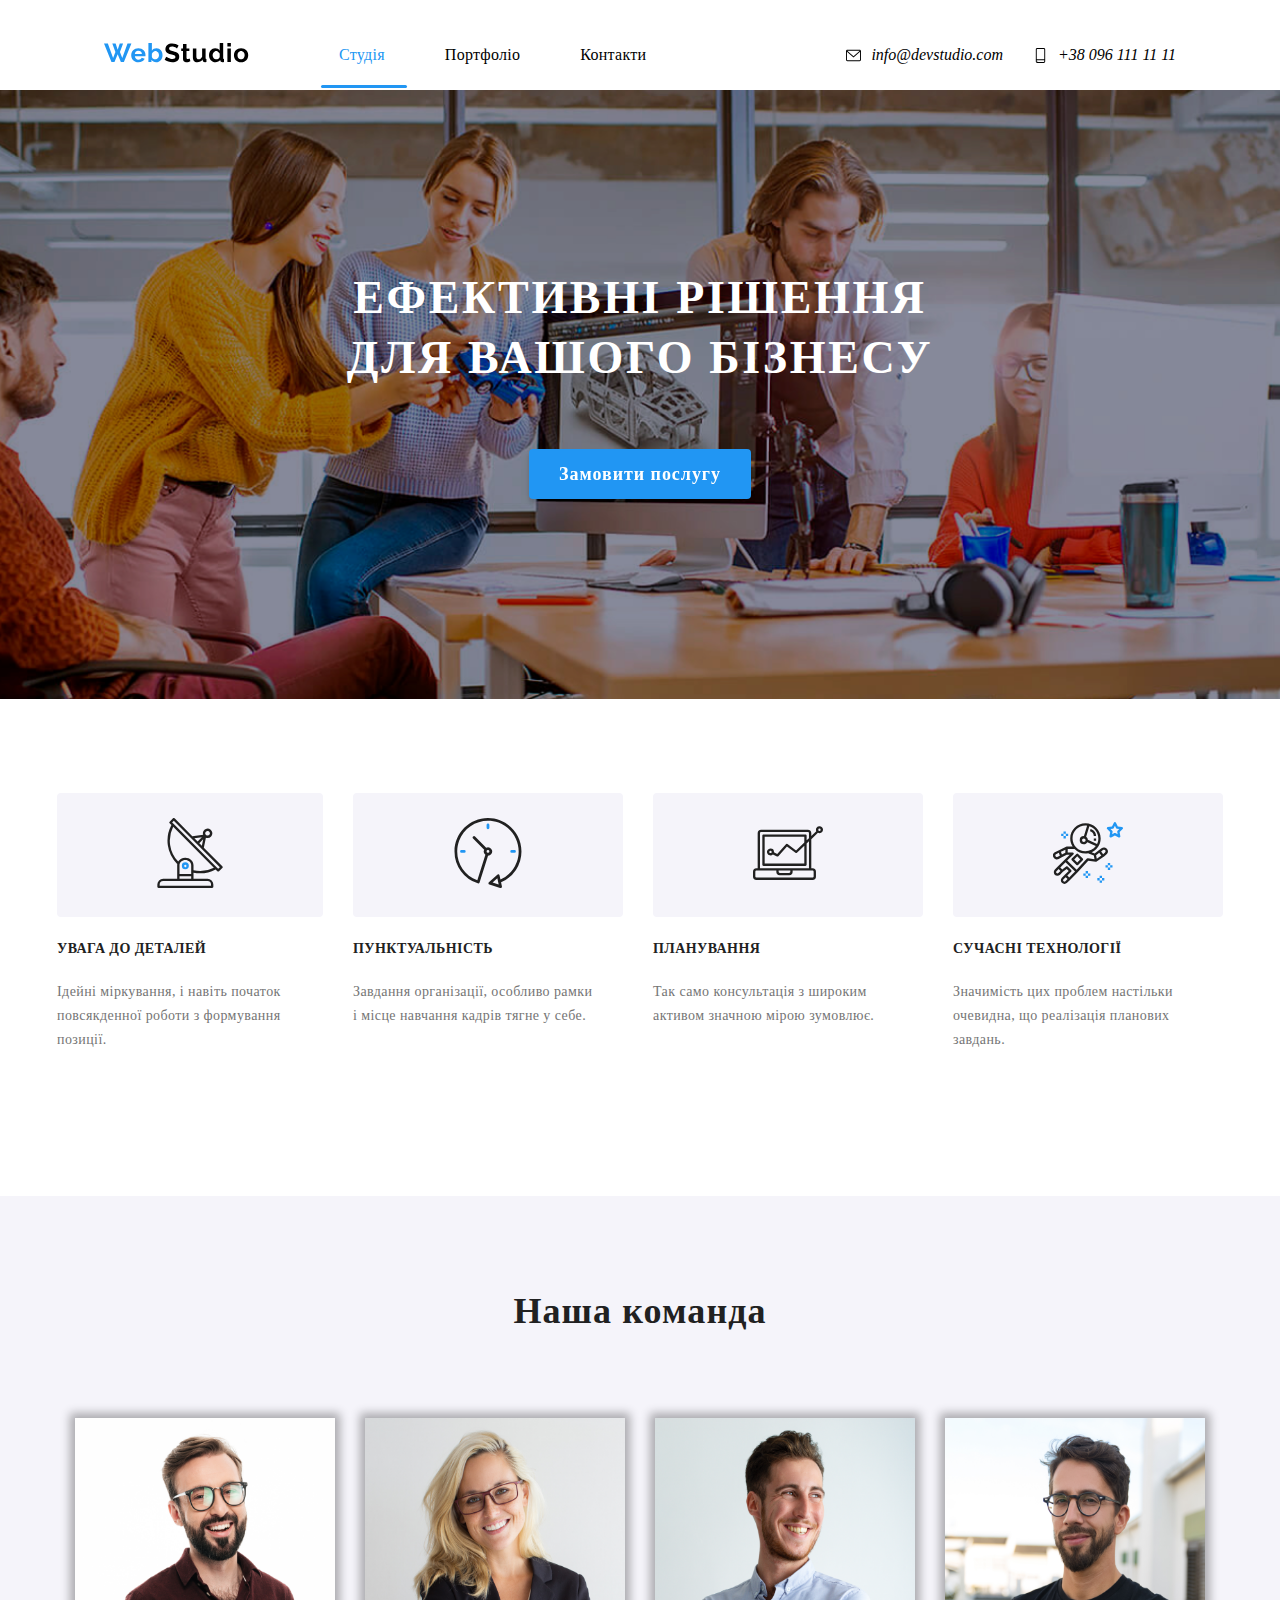
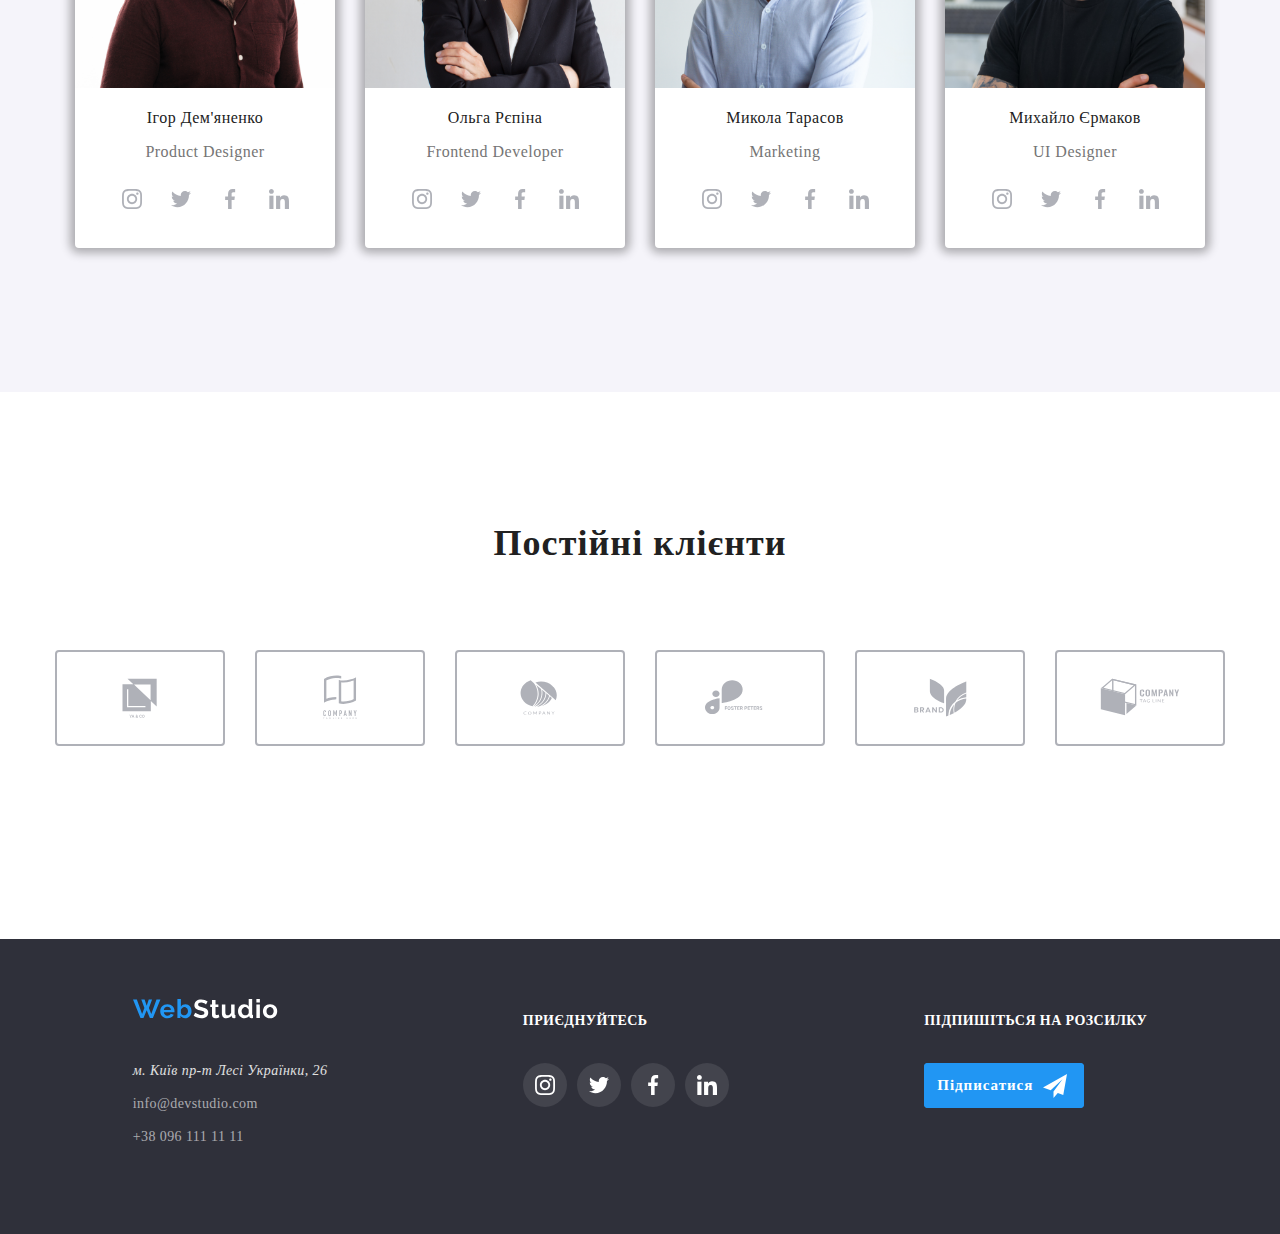
==== commit 01c4f8e6: "adaptive-phone" ====
--- a/index.html
+++ b/index.html
@@ -10,45 +10,104 @@
 </head>
 <body>
     <header class="header">
-        <div class="container header__content">
-            <div class="header__content-top">
+        <div class="container">
+            <div class="header__content-element">
                 <a href="#" class="logo">
                     <svg class="webs" width="145" height="20" viewBox="0 0 145 20" fill="none" xmlns="http://www.w3.org/2000/svg">
                         <path d="M8.294 0.592H11.596L13.676 6.702L15.756 0.592H19.084L15.938 8.99L18.278 14.892L23.504 0.539999H27.404L19.89 19H16.874L13.676 11.252L10.478 19H7.462L0 0.539999H3.848L9.1 14.892L11.388 8.99L8.294 0.592ZM34.3793 19.26C33.2873 19.26 32.2993 19.078 31.4153 18.714C30.5313 18.3327 29.7773 17.8213 29.1533 17.18C28.5293 16.5387 28.044 15.7933 27.6973 14.944C27.368 14.0947 27.2033 13.202 27.2033 12.266C27.2033 11.2953 27.368 10.3853 27.6973 9.536C28.0266 8.66933 28.5033 7.91533 29.1273 7.274C29.7513 6.61533 30.5053 6.09533 31.3893 5.714C32.2906 5.33267 33.296 5.142 34.4053 5.142C35.5146 5.142 36.5026 5.33267 37.3693 5.714C38.2533 6.09533 38.9986 6.60667 39.6053 7.248C40.2293 7.88933 40.6973 8.63467 41.0093 9.484C41.3386 10.3333 41.5033 11.2173 41.5033 12.136C41.5033 12.3613 41.4946 12.578 41.4773 12.786C41.4773 12.994 41.46 13.1673 41.4253 13.306H30.8953C30.9473 13.8433 31.0773 14.32 31.2853 14.736C31.4933 15.152 31.762 15.5073 32.0913 15.802C32.4206 16.0967 32.7933 16.322 33.2093 16.478C33.6253 16.634 34.0586 16.712 34.5093 16.712C35.2026 16.712 35.8526 16.5473 36.4593 16.218C37.0833 15.8713 37.508 15.4207 37.7333 14.866L40.7233 15.698C40.2206 16.738 39.4146 17.596 38.3053 18.272C37.2133 18.9307 35.9046 19.26 34.3793 19.26ZM37.9153 11.044C37.8286 10.0213 37.4473 9.20667 36.7713 8.6C36.1126 7.976 35.3066 7.664 34.3533 7.664C33.8853 7.664 33.4433 7.75067 33.0273 7.924C32.6286 8.08 32.2733 8.30533 31.9613 8.6C31.6493 8.89467 31.3893 9.25 31.1813 9.666C30.9906 10.082 30.878 10.5413 30.8433 11.044H37.9153ZM52.1538 19.26C51.1138 19.26 50.1864 19.026 49.3718 18.558C48.5571 18.09 47.9158 17.4487 47.4478 16.634V19H44.4058V0.0199995H47.8898V7.768C48.3751 6.936 49.0078 6.29467 49.7878 5.844C50.5851 5.376 51.5124 5.142 52.5698 5.142C53.4538 5.142 54.2598 5.33267 54.9878 5.714C55.7158 6.09533 56.3398 6.60667 56.8598 7.248C57.3971 7.88933 57.8044 8.64333 58.0818 9.51C58.3764 10.3767 58.5238 11.2867 58.5238 12.24C58.5238 13.228 58.3591 14.1467 58.0298 14.996C57.7178 15.8453 57.2758 16.5907 56.7038 17.232C56.1318 17.856 55.4558 18.35 54.6758 18.714C53.8958 19.078 53.0551 19.26 52.1538 19.26ZM51.1918 16.296C51.7464 16.296 52.2578 16.192 52.7258 15.984C53.1938 15.7587 53.5924 15.464 53.9218 15.1C54.2511 14.736 54.5024 14.3113 54.6758 13.826C54.8664 13.3407 54.9618 12.8207 54.9618 12.266C54.9618 11.7113 54.8751 11.1827 54.7018 10.68C54.5284 10.1773 54.2771 9.73533 53.9478 9.354C53.6358 8.97267 53.2631 8.66933 52.8298 8.444C52.3964 8.21867 51.9198 8.106 51.3998 8.106C50.6198 8.106 49.9178 8.366 49.2938 8.886C48.6871 9.38867 48.2191 10.0127 47.8898 10.758V14.008C48.0111 14.3547 48.1844 14.6667 48.4098 14.944C48.6524 15.2213 48.9211 15.464 49.2158 15.672C49.5104 15.8627 49.8311 16.0187 50.1778 16.14C50.5244 16.244 50.8624 16.296 51.1918 16.296Z" fill="#2196F3"/>
                         <path d="M73.0003 5.376C72.8789 5.25467 72.6536 5.09 72.3243 4.882C72.0123 4.674 71.6223 4.47467 71.1543 4.284C70.7036 4.076 70.2096 3.90267 69.6723 3.764C69.1349 3.62533 68.5889 3.556 68.0343 3.556C67.0463 3.556 66.3096 3.738 65.8243 4.102C65.3389 4.466 65.0963 4.97733 65.0963 5.636C65.0963 6.01733 65.1829 6.338 65.3563 6.598C65.5469 6.84067 65.8156 7.05733 66.1623 7.248C66.5089 7.43867 66.9423 7.612 67.4623 7.768C67.9996 7.924 68.6149 8.08867 69.3083 8.262C70.2096 8.50467 71.0243 8.76467 71.7523 9.042C72.4976 9.31933 73.1216 9.666 73.6243 10.082C74.1443 10.498 74.5429 11.0007 74.8203 11.59C75.0976 12.162 75.2363 12.8727 75.2363 13.722C75.2363 14.71 75.0456 15.5593 74.6643 16.27C74.3003 16.9633 73.7976 17.5267 73.1563 17.96C72.5323 18.3933 71.8043 18.714 70.9723 18.922C70.1576 19.1127 69.2996 19.208 68.3983 19.208C67.0116 19.208 65.6423 19 64.2903 18.584C62.9383 18.168 61.7249 17.5787 60.6503 16.816L62.2363 13.722C62.3923 13.878 62.6696 14.086 63.0683 14.346C63.4843 14.5887 63.9696 14.84 64.5243 15.1C65.0789 15.3427 65.6943 15.5507 66.3703 15.724C67.0463 15.8973 67.7396 15.984 68.4503 15.984C70.4263 15.984 71.4143 15.3513 71.4143 14.086C71.4143 13.6873 71.3016 13.3493 71.0763 13.072C70.8509 12.7947 70.5303 12.552 70.1143 12.344C69.6983 12.136 69.1956 11.9453 68.6063 11.772C68.0169 11.5987 67.3583 11.408 66.6303 11.2C65.7463 10.9573 64.9749 10.6973 64.3163 10.42C63.6749 10.1253 63.1376 9.78733 62.7043 9.406C62.2709 9.00733 61.9416 8.55667 61.7163 8.054C61.5083 7.534 61.4043 6.91867 61.4043 6.208C61.4043 5.272 61.5776 4.44 61.9243 3.712C62.2709 2.984 62.7476 2.37733 63.3543 1.892C63.9783 1.40667 64.6976 1.04267 65.5123 0.799999C66.3269 0.539999 67.2023 0.409999 68.1383 0.409999C69.4383 0.409999 70.6343 0.617999 71.7263 1.034C72.8183 1.43267 73.7716 1.90933 74.5863 2.464L73.0003 5.376ZM86.4013 18.298C85.9333 18.506 85.3613 18.714 84.6853 18.922C84.0093 19.13 83.2986 19.234 82.5533 19.234C82.0679 19.234 81.6086 19.1733 81.1753 19.052C80.7593 18.9307 80.3866 18.74 80.0573 18.48C79.7453 18.2027 79.4939 17.856 79.3033 17.44C79.1126 17.0067 79.0173 16.4867 79.0173 15.88V8.054H77.2233V5.376H79.0173V0.956H82.5013V5.376H85.3613V8.054H82.5013V14.71C82.5013 15.1953 82.6226 15.542 82.8653 15.75C83.1253 15.9407 83.4373 16.036 83.8013 16.036C84.1653 16.036 84.5206 15.9753 84.8673 15.854C85.2139 15.7327 85.4913 15.6287 85.6993 15.542L86.4013 18.298ZM93.1558 19.26C91.7518 19.26 90.6858 18.8093 89.9578 17.908C89.2298 17.0067 88.8658 15.672 88.8658 13.904V5.376H92.3498V13.15C92.3498 15.2473 93.1038 16.296 94.6118 16.296C95.2878 16.296 95.9378 16.0967 96.5618 15.698C97.2031 15.282 97.7231 14.658 98.1218 13.826V5.376H101.606V14.996C101.606 15.36 101.666 15.62 101.788 15.776C101.926 15.932 102.143 16.0187 102.438 16.036V19C102.091 19.0693 101.796 19.1127 101.554 19.13C101.328 19.1473 101.12 19.156 100.93 19.156C100.306 19.156 99.7944 19.0173 99.3958 18.74C99.0144 18.4453 98.7891 18.0467 98.7198 17.544L98.6418 16.452C98.0351 17.388 97.2551 18.09 96.3018 18.558C95.3484 19.026 94.2998 19.26 93.1558 19.26ZM111.49 19.26C110.554 19.26 109.687 19.078 108.89 18.714C108.093 18.35 107.408 17.8473 106.836 17.206C106.264 16.5647 105.813 15.8193 105.484 14.97C105.172 14.1033 105.016 13.176 105.016 12.188C105.016 11.2 105.163 10.2813 105.458 9.432C105.77 8.58267 106.195 7.83733 106.732 7.196C107.269 6.55467 107.911 6.052 108.656 5.688C109.401 5.324 110.216 5.142 111.1 5.142C112.105 5.142 113.007 5.38467 113.804 5.87C114.619 6.35533 115.251 6.988 115.702 7.768V0.0199995H119.186V14.996C119.186 15.36 119.247 15.62 119.368 15.776C119.489 15.932 119.697 16.0187 119.992 16.036V19C119.385 19.1213 118.891 19.182 118.51 19.182C117.886 19.182 117.375 19.026 116.976 18.714C116.577 18.402 116.352 17.9947 116.3 17.492L116.222 16.634C115.719 17.5007 115.035 18.1593 114.168 18.61C113.319 19.0433 112.426 19.26 111.49 19.26ZM112.4 16.296C112.729 16.296 113.067 16.244 113.414 16.14C113.761 16.0187 114.081 15.854 114.376 15.646C114.671 15.438 114.931 15.1953 115.156 14.918C115.399 14.6407 115.581 14.3373 115.702 14.008V10.758C115.563 10.3767 115.364 10.03 115.104 9.718C114.861 9.38867 114.575 9.11133 114.246 8.886C113.934 8.64333 113.596 8.45267 113.232 8.314C112.885 8.17533 112.539 8.106 112.192 8.106C111.672 8.106 111.187 8.21867 110.736 8.444C110.303 8.66933 109.93 8.98133 109.618 9.38C109.306 9.76133 109.063 10.2033 108.89 10.706C108.717 11.2087 108.63 11.7287 108.63 12.266C108.63 12.838 108.725 13.3667 108.916 13.852C109.107 14.3373 109.367 14.762 109.696 15.126C110.025 15.49 110.415 15.776 110.866 15.984C111.334 16.192 111.845 16.296 112.4 16.296ZM123.386 19V5.376H126.87V19H123.386ZM123.386 3.478V0.0199995H126.87V3.478H123.386ZM137.085 19.26C135.975 19.26 134.979 19.0693 134.095 18.688C133.211 18.3067 132.457 17.7953 131.833 17.154C131.226 16.4953 130.758 15.7413 130.429 14.892C130.099 14.0427 129.935 13.15 129.935 12.214C129.935 11.2607 130.099 10.3593 130.429 9.51C130.758 8.66067 131.226 7.91533 131.833 7.274C132.457 6.61533 133.211 6.09533 134.095 5.714C134.979 5.33267 135.975 5.142 137.085 5.142C138.194 5.142 139.182 5.33267 140.049 5.714C140.933 6.09533 141.678 6.61533 142.285 7.274C142.909 7.91533 143.385 8.66067 143.715 9.51C144.044 10.3593 144.209 11.2607 144.209 12.214C144.209 13.15 144.044 14.0427 143.715 14.892C143.385 15.7413 142.917 16.4953 142.311 17.154C141.704 17.7953 140.959 18.3067 140.075 18.688C139.191 19.0693 138.194 19.26 137.085 19.26ZM133.523 12.214C133.523 12.8207 133.609 13.3753 133.783 13.878C133.973 14.3633 134.225 14.788 134.537 15.152C134.866 15.516 135.247 15.802 135.681 16.01C136.114 16.2007 136.582 16.296 137.085 16.296C137.587 16.296 138.055 16.2007 138.489 16.01C138.922 15.802 139.295 15.516 139.607 15.152C139.936 14.788 140.187 14.3547 140.361 13.852C140.551 13.3493 140.647 12.7947 140.647 12.188C140.647 11.5987 140.551 11.0527 140.361 10.55C140.187 10.0473 139.936 9.614 139.607 9.25C139.295 8.886 138.922 8.60867 138.489 8.418C138.055 8.21 137.587 8.106 137.085 8.106C136.582 8.106 136.114 8.21 135.681 8.418C135.247 8.626 134.866 8.912 134.537 9.276C134.225 9.64 133.973 10.0733 133.783 10.576C133.609 11.0787 133.523 11.6247 133.523 12.214Z" fill="black"/>
                     </svg>
                 </a>
-                <nav class="navigation">
-                    <ul class="navigation__list">
-                        <li class="navigation__list-item">
-                            <a href="./index.html" class="navigation__list-link active">Студія</a>
-                        </li>
-                        <li class="navigation__list-item">
-                            <a href="./portfolio.html" class="navigation__list-link">Портфоліо</a>
-                        </li>
-                        <li class="navigation__list-item">
-                            <a href="#contacts" class="navigation__list-link">Контакти</a>
-                        </li>
-                    </ul>
-                </nav>
-            </div>
-            <address class="address">
-                <a href="mailto:info@devstudio.com" class="address__link">
-                    <svg version="1.1" xmlns="http://www.w3.org/2000/svg" width="15" height="15" viewBox="0 0 1365 1024" fill="inherit">
-                        <g id="icomoon-ignore"></g>
-                        <path d="M1237.333 0h-1109.333c-70.571 0-128 57.429-128 128v768c0 70.571 57.429 128 128 128h1109.333c70.571 0 128-57.429 128-128v-768c0-70.571-57.429-128-128-128zM1237.333 85.333c5.803 0 11.349 1.195 16.384 3.328l-571.051 494.933-571.051-494.933c4.836-2.091 10.465-3.313 16.378-3.328h1109.339zM1237.333 938.667h-1109.333c-23.564 0-42.667-19.103-42.667-42.667v0-717.227l569.344 493.483c7.448 6.5 17.256 10.464 27.989 10.464s20.541-3.963 28.040-10.507l-0.051 0.043 569.344-493.483v717.227c0 23.564-19.103 42.667-42.667 42.667v0z"></path>
-                    </svg>                                
-                    info@devstudio.com
-                </a>
-                <a href="tel:+380961111111" class="address__link">
-                    <svg version="1.1" xmlns="http://www.w3.org/2000/svg" width="15" height="15" viewBox="0 0 640 1024" fill="inherit">
-                        <g id="icomoon-ignore"></g>
-                        <path fill="inherit" d="M544 0h-448c-52.928 0-96 43.072-96 96v832c0 52.928 43.072 96 96 96h448c52.928 0 96-43.072 96-96v-832c0-52.928-43.072-96-96-96zM96 64h448c17.673 0 32 14.327 32 32v0 672h-512v-672c0-17.673 14.327-32 32-32v0zM544 960h-448c-17.673 0-32-14.327-32-32v0-96h512v96c0 17.673-14.327 32-32 32v0z"></path>
-                        <path fill="#757575" d="M150.656 879.296c5.767 5.232 9.374 12.755 9.374 21.12s-3.607 15.888-9.35 21.099l-0.024 0.021c-5.952 5.449-13.914 8.787-22.656 8.787s-16.704-3.339-22.681-8.81l0.025 0.023c-5.767-5.232-9.374-12.755-9.374-21.12s3.607-15.888 9.35-21.099l0.024-0.021c5.952-5.449 13.914-8.787 22.656-8.787s16.704 3.339 22.681 8.81l-0.025-0.023z"></path>
-                    </svg>
-                    +38 096 111 11 11
-                </a>
-            </address>
+                <div class="header__content">
+                    <div class="header__content-top">
+                        <nav class="navigation">
+                            <ul class="navigation__list">
+                                <li class="navigation__list-item">
+                                    <a href="./index.html" class="navigation__list-link active">Студія</a>
+                                </li>
+                                <li class="navigation__list-item">
+                                    <a href="./portfolio.html" class="navigation__list-link">Портфоліо</a>
+                                </li>
+                                <li class="navigation__list-item">
+                                    <a href="#contacts" class="navigation__list-link">Контакти</a>
+                                </li>
+                            </ul>
+                        </nav>
+                    </div>
+                    <address class="address">
+                        <a href="mailto:info@devstudio.com" class="address__link">
+                            <svg version="1.1" xmlns="http://www.w3.org/2000/svg" width="15" height="15" viewBox="0 0 1365 1024" fill="inherit">
+                                <g id="icomoon-ignore"></g>
+                                <path d="M1237.333 0h-1109.333c-70.571 0-128 57.429-128 128v768c0 70.571 57.429 128 128 128h1109.333c70.571 0 128-57.429 128-128v-768c0-70.571-57.429-128-128-128zM1237.333 85.333c5.803 0 11.349 1.195 16.384 3.328l-571.051 494.933-571.051-494.933c4.836-2.091 10.465-3.313 16.378-3.328h1109.339zM1237.333 938.667h-1109.333c-23.564 0-42.667-19.103-42.667-42.667v0-717.227l569.344 493.483c7.448 6.5 17.256 10.464 27.989 10.464s20.541-3.963 28.040-10.507l-0.051 0.043 569.344-493.483v717.227c0 23.564-19.103 42.667-42.667 42.667v0z"></path>
+                            </svg>                                
+                            info@devstudio.com
+                        </a>
+                        <a href="tel:+380961111111" class="address__link">
+                            <svg version="1.1" xmlns="http://www.w3.org/2000/svg" width="15" height="15" viewBox="0 0 640 1024" fill="inherit">
+                                <g id="icomoon-ignore"></g>
+                                <path fill="inherit" d="M544 0h-448c-52.928 0-96 43.072-96 96v832c0 52.928 43.072 96 96 96h448c52.928 0 96-43.072 96-96v-832c0-52.928-43.072-96-96-96zM96 64h448c17.673 0 32 14.327 32 32v0 672h-512v-672c0-17.673 14.327-32 32-32v0zM544 960h-448c-17.673 0-32-14.327-32-32v0-96h512v96c0 17.673-14.327 32-32 32v0z"></path>
+                                <path fill="#757575" d="M150.656 879.296c5.767 5.232 9.374 12.755 9.374 21.12s-3.607 15.888-9.35 21.099l-0.024 0.021c-5.952 5.449-13.914 8.787-22.656 8.787s-16.704-3.339-22.681-8.81l0.025 0.023c-5.767-5.232-9.374-12.755-9.374-21.12s3.607-15.888 9.35-21.099l0.024-0.021c5.952-5.449 13.914-8.787 22.656-8.787s16.704 3.339 22.681 8.81l-0.025-0.023z"></path>
+                            </svg>
+                            +38 096 111 11 11
+                        </a>
+                    </address>
+                </div>
+                <div class="header__burger">
+                    <nav class="header__navigation">
+                        <input type="checkbox" id="toggle" class="header__form">
+                        <label for="toggle" class="header__lab">
+                          <span></span>
+                        </label>
+                        <ul class="menu__burger">
+                            <li class="menu__burger-item">
+                                <a href="#" class="menu__link-studio menu__burger-link">Студія</a>
+                            </li>
+                            <li class="menu__burger-item">
+                                <a href="#" class="menu__burger-link">Портфоліо</a>
+                            </li>
+                            <li class="menu__burger-item">
+                                <a href="#" class="menu__burger-link">Контакти</a>
+                            </li>
+                        </ul>
+                        <div class="contacts"> 
+                            <address class="address">
+                                <a href="mailto:info@devstudio.com" class="address__email">
+                                    info@devstudio.com
+                                </a>
+                            </address>
+                            <address class="address">
+                                <a href="tel:+380961111111"  class="address__number">
+                                    +38 096 111 11 11
+                                </a>
+                            </address>
+                        </div>
+                        <div class="social__programs">
+                            <ul class="sites">
+                                <li class="site__item">
+                                    <a href="https://instagram.com/" class="site__link">
+                                        Instagram
+                                    </a>
+                                </li>
+                                <li class="site__item">
+                                    <a href="https://twitter.com/" class="site__link">
+                                        Twitter
+                                    </a>
+                                </li>
+                                <li class="site__item">
+                                    <a href="http://facebook.com/" class="site__link">
+                                        Facebook
+                                    </a>
+                                </li>
+                                <li class="site__item">
+                                    <a href="https://www.linkedin.com/" class="site__link">
+                                        LinkedIn
+                                    </a>
+                                </li>
+                            </ul>
+                        </div>
+                    </nav>
+                </div>
+            </div>
         </div>
     </header>
     <main>
--- a/src/studio-pages/css/styles.css
+++ b/src/studio-pages/css/styles.css
@@ -18,10 +18,7 @@
 }
 
 .header__content {
-  align-items: center;
-  padding: 26px 0 20px 0;
-  display: flex;
-  justify-content: space-between;
+  display: none;
 }
 
 .navigation__list {
@@ -94,11 +91,235 @@
   fill: #2196F3;
 }
 
-@media (min-width: 480px) {
-  .header {
-    display: none;
-  }
-}
+.header__burger {
+  background-color: white;
+  width: 100%;
+}
+
+nav {
+  flex-grow: 3;
+}
+
+.menu__burger,
+.sites {
+  list-style: none;
+  display: flex;
+  align-items: center;
+  justify-content: space-between;
+}
+
+.menu__burger-link {
+  color: #212121;
+  font-family: "Roboto";
+  font-size: 40px;
+  font-style: normal;
+  font-weight: 500;
+  line-height: normal;
+  letter-spacing: 0.8px;
+}
+.menu__burger-link:hover {
+  color: #2196F3;
+}
+
+.menu__link-studio {
+  color: #2196F3;
+}
+
+.header__form[type=checkbox],
+label {
+  display: none;
+}
+
+.contacts {
+  display: flex;
+  align-items: center;
+  justify-content: space-around;
+  gap: 10px;
+}
+
+.address:nth-child(1) {
+  order: 1;
+}
+
+.address__email {
+  text-decoration: none;
+  color: rgb(117, 117, 117);
+  fill: rgb(117, 117, 117);
+  font-size: 24px;
+}
+
+.address__email:hover {
+  color: #087df9;
+  fill: #087df9;
+}
+
+.address__number {
+  text-decoration: none;
+  color: rgb(117, 117, 117);
+  fill: rgb(117, 117, 117);
+  color: #2196F3;
+  font-family: "Roboto";
+  font-size: 34px;
+  font-style: normal;
+  font-weight: 500;
+  line-height: normal;
+  letter-spacing: 0.68px;
+}
+
+.address__number:hover {
+  color: #087df9;
+  fill: #087df9;
+}
+
+.site__link {
+  color: #2196F3;
+  font-family: "Roboto";
+  font-size: 18px;
+  font-style: normal;
+  font-weight: 500;
+  line-height: 22px;
+  letter-spacing: 0.36px;
+}
+
+.header__content-element {
+  padding: 20px 0 20px 0;
+  display: flex;
+  align-items: center;
+}
+
+nav {
+  order: 1;
+}
+
+label.header__lab {
+  display: block;
+  height: 30px;
+  width: 30px;
+  left: 250px;
+  position: relative;
+  z-index: 100;
+  cursor: pointer;
+}
+
+label.header__lab span {
+  top: 15px;
+}
+
+label.header__lab span,
+label.header__lab span::before,
+label.header__lab span::after {
+  content: "";
+  display: block;
+  width: 25px;
+  height: 2px;
+  background-color: #333;
+  position: absolute;
+  right: 0;
+  transition: 0.3s;
+}
+
+label.header__lab span::before {
+  top: -8px;
+}
+
+label.header__lab span::after {
+  top: 8px;
+}
+
+.menu__burger {
+  display: none;
+}
+
+input[type=checkbox]:checked ~ .menu__burger {
+  display: flex;
+  flex-direction: column;
+  align-items: flex-start;
+}
+
+input[type=checkbox]:checked ~ label.header__lab span {
+  transform: rotate(-45deg);
+}
+
+input[type=checkbox]:checked ~ label.header__lab span::before {
+  top: 0;
+  transform: rotate(0);
+}
+
+input[type=checkbox]:checked ~ label.header__lab span::after {
+  top: 0;
+  transform: rotate(90deg);
+}
+
+.menu__burger {
+  position: absolute;
+  top: 53px;
+  left: 0;
+  width: 91.6%;
+  background: #fff;
+}
+
+.menu__burger li {
+  margin: 15px 0;
+}
+
+.contacts {
+  display: none;
+}
+
+input[type=checkbox]:checked ~ .contacts {
+  display: flex;
+  flex-direction: column;
+  align-items: flex-start;
+}
+
+.contacts {
+  position: absolute;
+  top: 68%;
+  left: 0;
+  width: 91.6%;
+  padding: 0 0 0 40px;
+  background: #fff;
+  z-index: 100;
+}
+
+.contacts address {
+  margin: 15px 0;
+}
+
+.social__programs {
+  display: none;
+}
+
+input[type=checkbox]:checked ~ .social__programs {
+  display: flex;
+  align-items: flex-start;
+}
+
+.social__programs {
+  position: absolute;
+  top: 99%;
+  left: 0;
+  width: 100%;
+  background-color: white;
+  z-index: 100;
+}
+
+.sites {
+  gap: 10px;
+}
+
+.site__item {
+  margin: 15px 0;
+}
+
+.header__content {
+  display: none;
+}
+
+.header__burger {
+  display: flex;
+}
+
 @media (min-width: 768px) {
   .header {
     display: flex;
@@ -111,6 +332,23 @@
     padding: 26px 0 12px 0;
     gap: 20px;
   }
+  .header__burger {
+    display: none;
+  }
+  .header__content {
+    align-items: center;
+    padding: 20px 0 8px 0;
+    gap: 30px;
+    display: flex;
+    justify-content: space-between;
+  }
+  .header__content-element {
+    padding: 26px 0 6px 0;
+    display: flex;
+    align-items: center;
+    display: flex;
+    justify-content: center;
+  }
 }
 @media (min-width: 1200px) {
   .header__content {
@@ -119,6 +357,23 @@
   }
   .address {
     gap: 30px;
+  }
+  .header__burger {
+    display: none;
+  }
+  .header__content {
+    align-items: center;
+    padding: 20px 0 20px 0;
+    gap: 200px;
+    display: flex;
+    justify-content: space-between;
+  }
+  .header__content-element {
+    padding: 26px 0 6px 0;
+    display: flex;
+    align-items: center;
+    display: flex;
+    justify-content: center;
   }
 }
 .newsletter__button, .newsletter, .overlay__content, .header__content-top, .address, .address__link {
